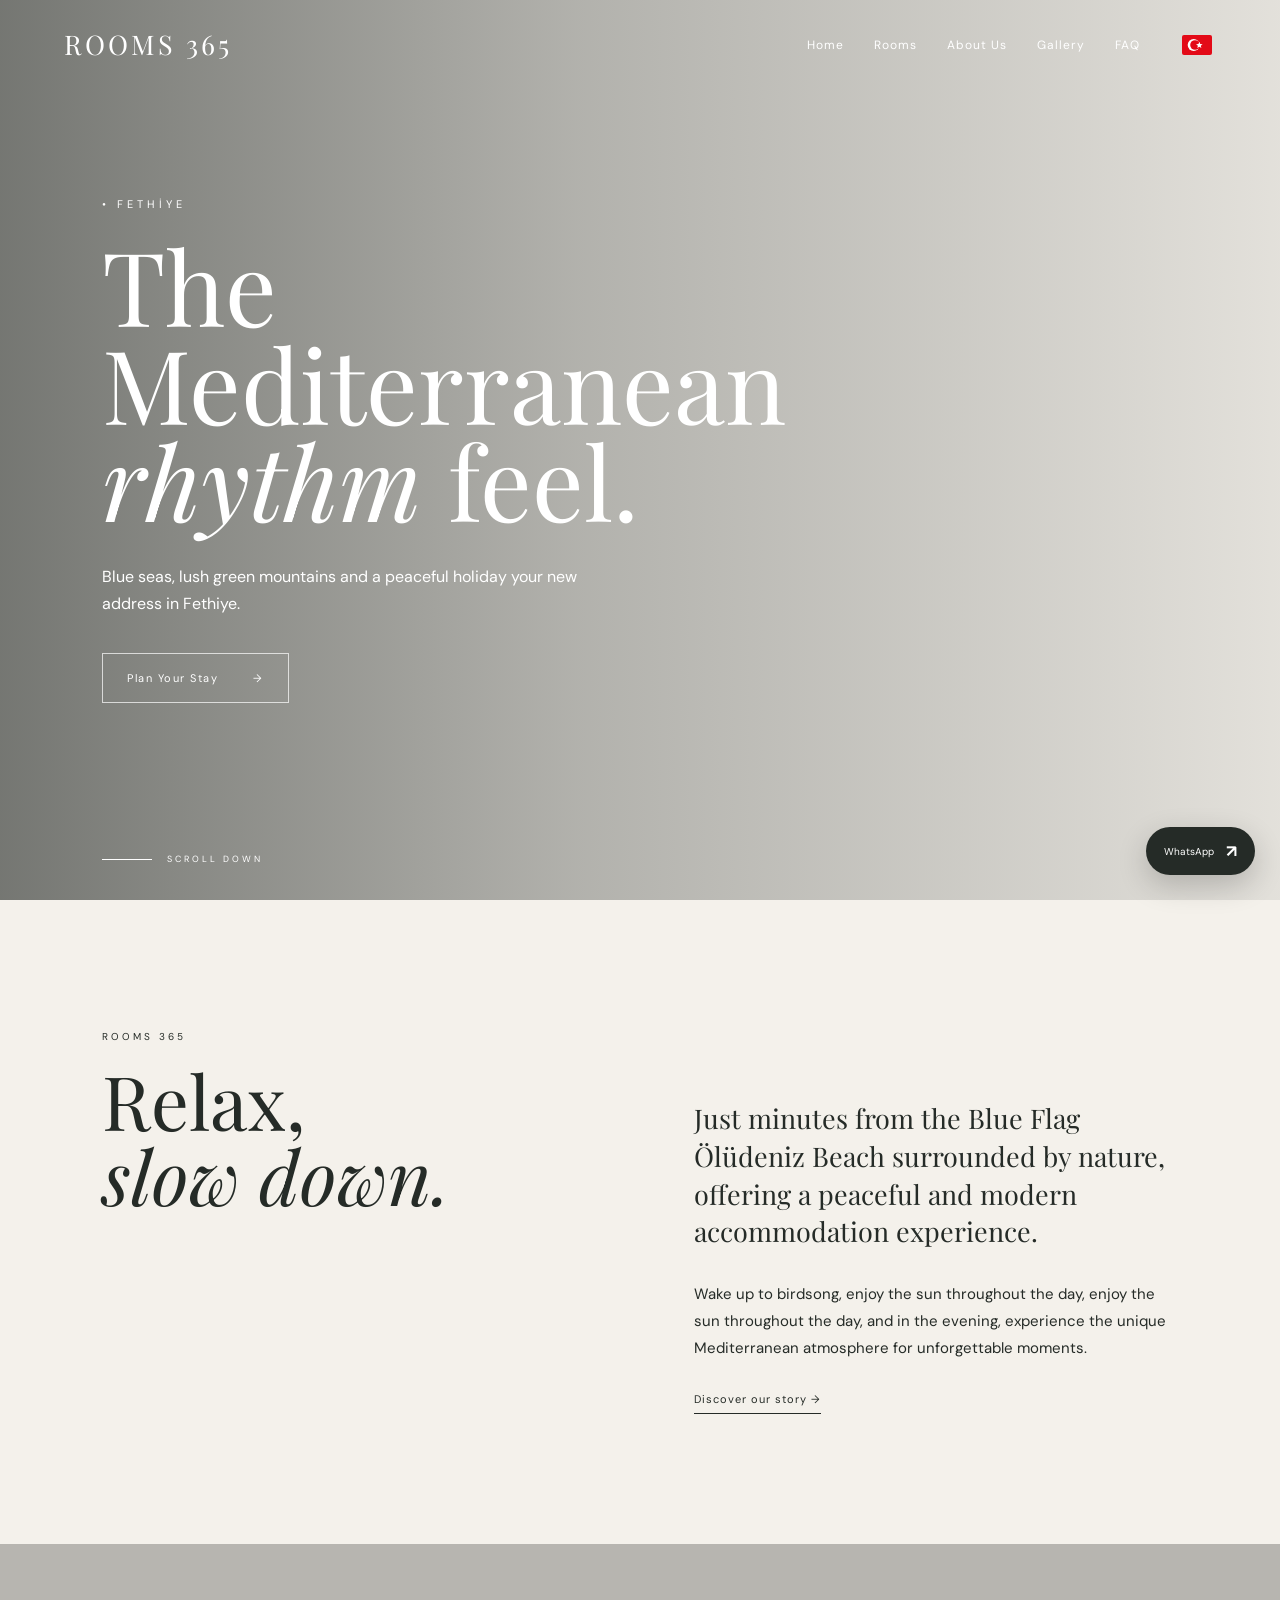
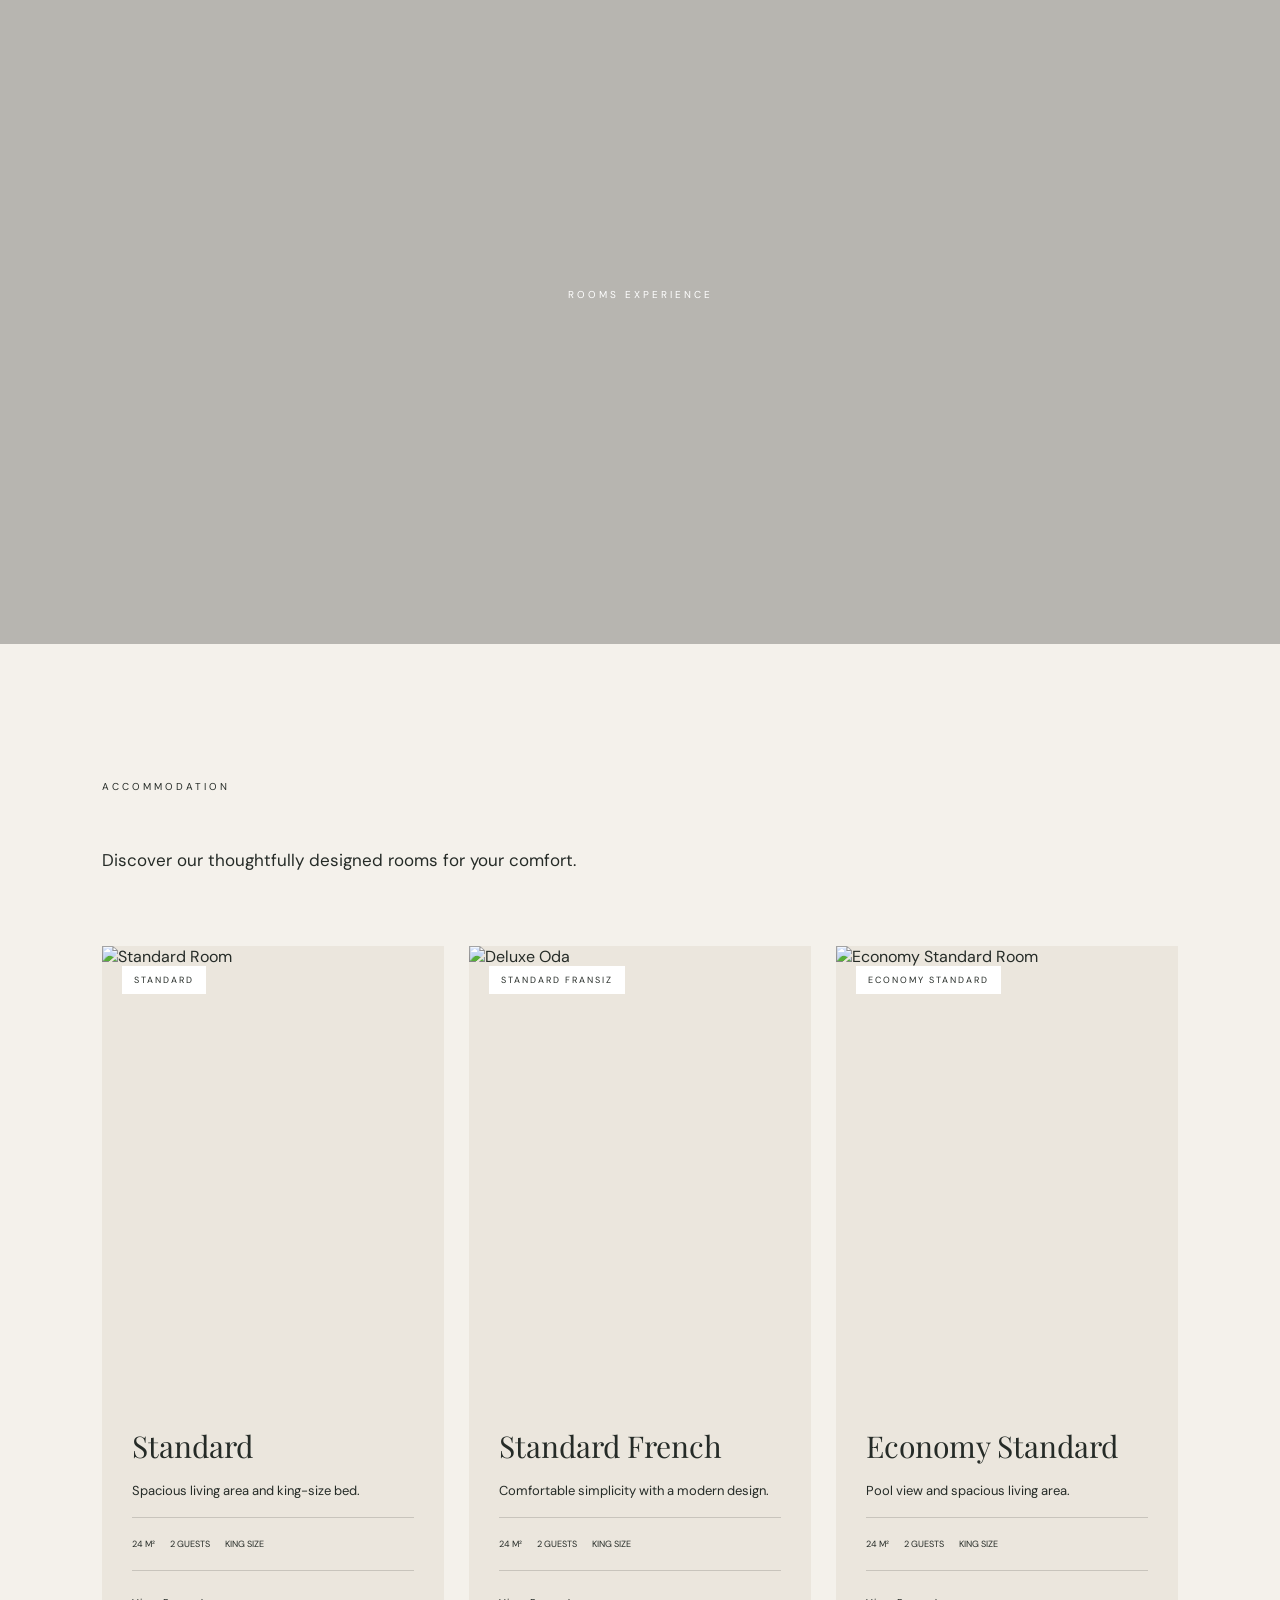
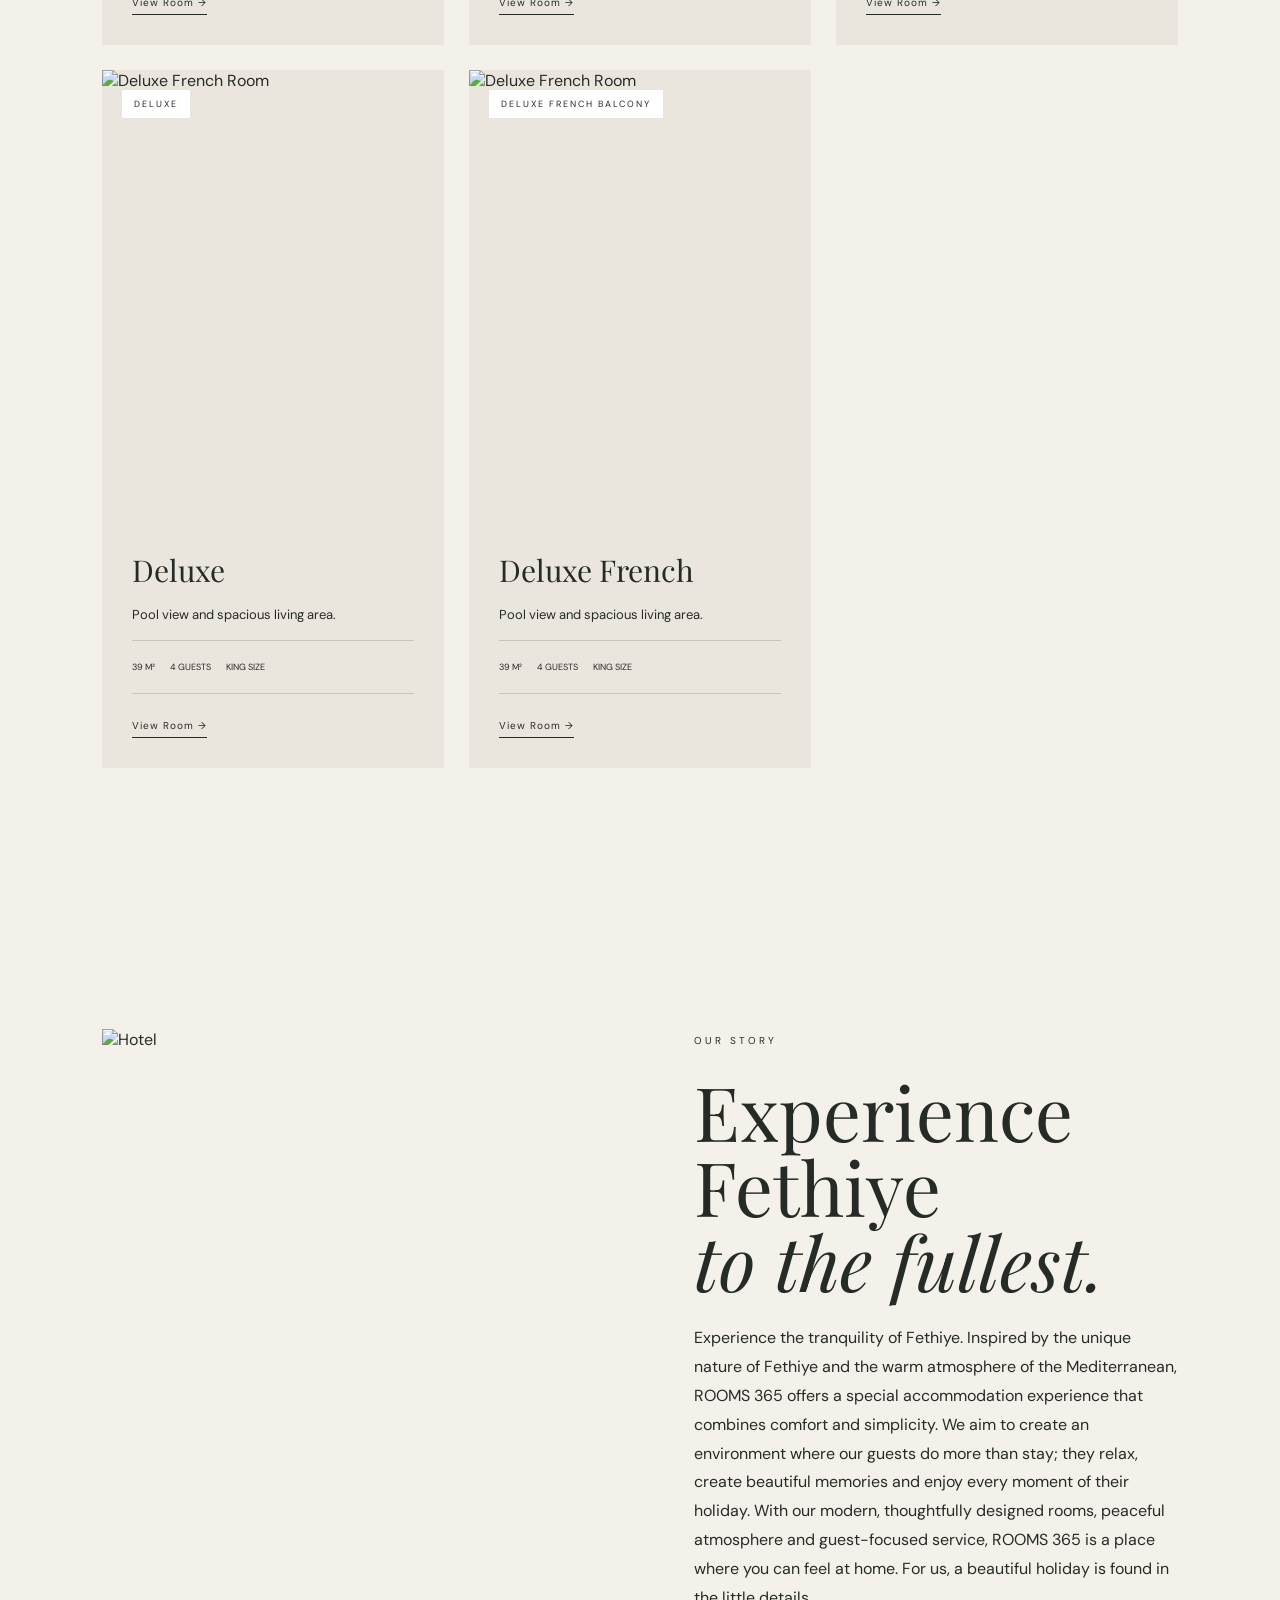
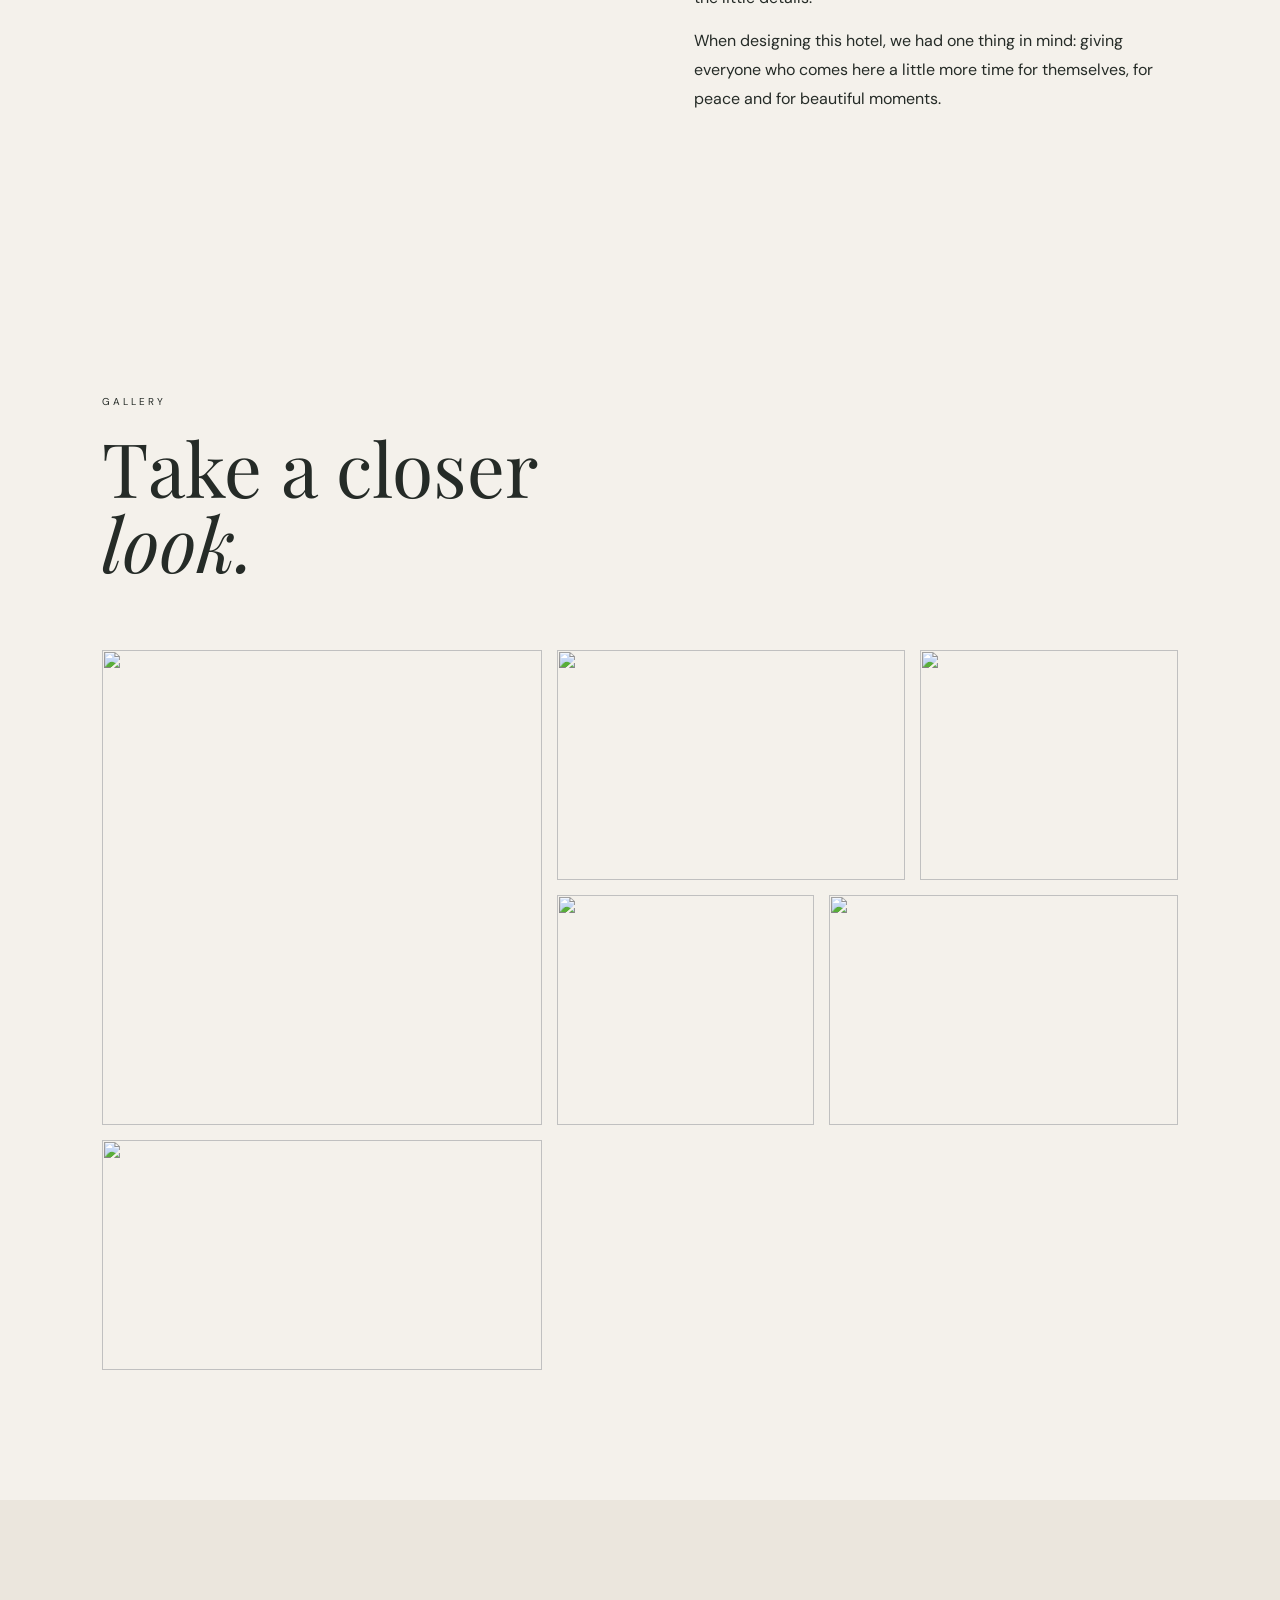
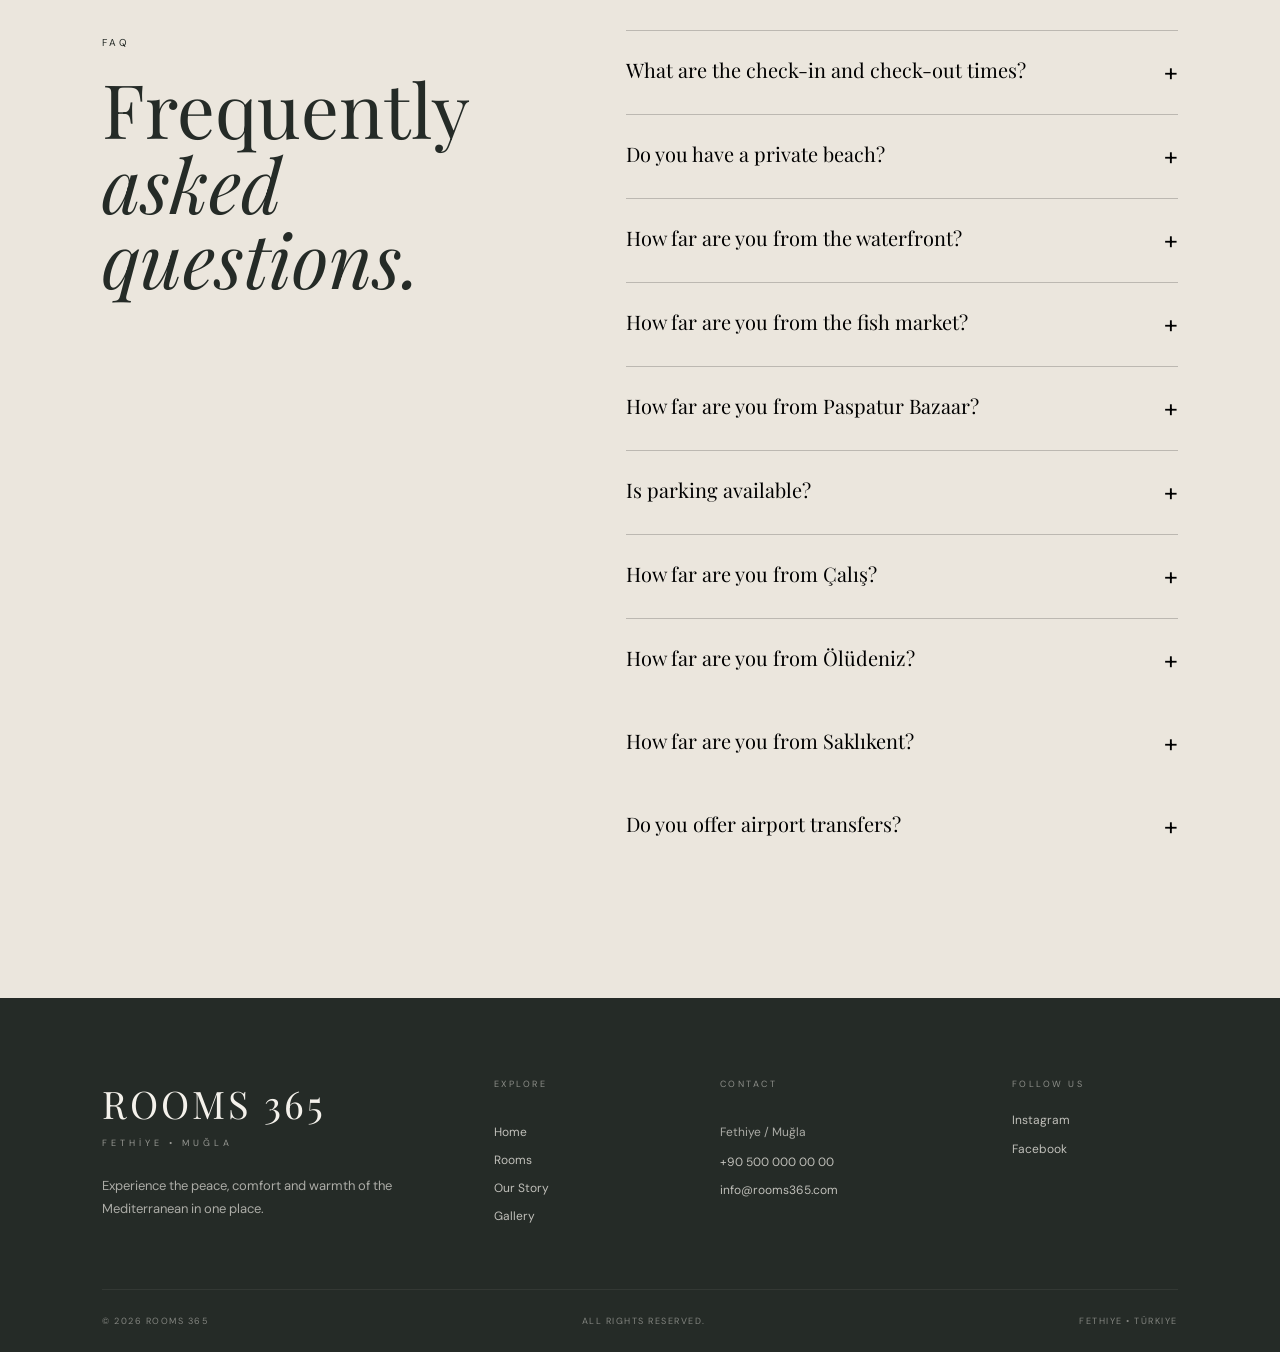
==== en/index.html @ 7ab5ee62 "update 4" ====
<!DOCTYPE html>

<html lang="en">

<head>

   <meta charset="UTF-8">

   <meta name="viewport" content="width=device-width, initial-scale=1.0">

   <title>Rooms 365 | Boutique Hotel</title>

  <link rel="preconnect" href="https://fonts.googleapis.com">

<link rel="preconnect" href="https://fonts.gstatic.com" crossorigin>

<link href="https://fonts.googleapis.com/css2?family=Playfair+Display:wght@400;500;600&family=DM+Sans:wght@300;400;500;600&display=swap" rel="stylesheet">

   <link rel="stylesheet" href="../style.css">

<style>

/* Only the View Room link is clickable inside room cards */

.room-card .room-image,

.room-card .room-image img,

.room-card .room-tag {

   pointer-events: none;

}

.room-card .room-link {

   pointer-events: auto;

   position: relative;

   z-index: 5;

}

@media (max-width: 768px) {

}

.nav {
    align-items: center;
}
.nav > a {
    display: inline-flex;
    align-items: center;
    line-height: 1;
}
.nav .language-switch {
    display: inline-flex;
    align-items: center;
    justify-content: center;
    width: 38px;
    height: 100%;
    margin: 0 0 0 8px;
    padding: 0;
    text-decoration: none;
    vertical-align: middle;
    position: static;
    flex-shrink: 0;
    line-height: 1;
    transition: transform 0.2s ease;
}
.nav .language-switch .flag-image {
    display: block;
    width: 30px;
    height: 20px;
    object-fit: cover;
    border-radius: 2px;
}
.nav .language-switch:hover {
    transform: scale(1.12);
}
@media (max-width: 768px) {
    .nav .language-switch {
        width: 34px;
        height: 100%;
        margin-left: 6px;
    }
    .nav .language-switch .flag-image {
        width: 28px;
        height: 19px;
    }
}

</style>

<style>

</style>


<style>
/* Keep navbar labels and Turkish flag vertically aligned */
.nav { align-items: center !important; }
.nav > a { display: inline-flex; align-items: center; line-height: 1; }
.nav .language-switch {
    display: inline-flex;
    align-items: center;
    justify-content: center;
    width: 38px;
    height: 100%;
    margin: 0 0 0 8px;
    padding: 0;
    vertical-align: middle;
    position: static;
    flex-shrink: 0;
    line-height: 1;
    transition: transform 0.2s ease;
}
.nav .language-switch .flag-image {
    display: block;
    width: 30px;
    height: 20px;
    object-fit: cover;
    border-radius: 2px;
}
.nav .language-switch:hover { transform: scale(1.12); }
@media (max-width: 768px) {
    .nav .language-switch { width: 34px; height: 100%; margin-left: 6px; }
    .nav .language-switch .flag-image { width: 28px; height: 19px; }
}
</style>

</head>

<body>

   <div id="loader">

   <div class="loader-logo">ROOMS 365</div>

</div>

   <header class="header" id="header">

   <div class="logo">

       <a href="#home">ROOMS 365</a>

   </div>

   <nav class="nav">

       <a href="#home">Home</a>

       <a href="#rooms">Rooms</a>

       <a href="#story">About Us</a>

       <a href="#gallery">Gallery</a>

       <a href="#sss">FAQ</a>

      <a href="../index.html" class="language-switch" aria-label="Türkçe" title="Türkçe">
            <img class="flag-image" src="../images/turkey-flag.svg" alt="Türkçe" width="30" height="20">
        </a>

   </nav>

   <button class="menu-btn" id="menuBtn">

       <span></span>

       <span></span>

       <span></span>

   </button>

</header>

<!-- ================= MOBILE MENU ================= -->

<div class="mobile-menu" id="mobileMenu">

   <button class="close-menu" id="closeMenu">

       ×

   </button>

   <a href="#home">Home</a>

   <a href="#rooms">Rooms</a>

   <a href="#story">About Us</a>

   <a href="#gallery">Gallery</a>

   <a href="#reservation" class="mobile-reservation">

       Make a Reservation

   </a>

</div>

<!-- ================= HERO ================= -->

<section class="hero" id="home" style="background: url('https://imgcy.trivago.com/c_fill,d_dummy.jpeg,e_sharpen:60,f_auto,h_627,q_auto,w_1200/partner-images/e9/9e/73f2b0176f3c08e99f802ca966620a01b86069ac33482565437b0b5d3267.jpeg') center center / cover no-repeat;">

   <div class="hero-overlay"></div>

   <div class="hero-content">

       <p class="hero-small">

         • FETHİYE

       </p>

       <h1>

           The Mediterranean

           <br>

           <i>rhythm</i> feel.

       </h1>

       <p class="hero-description">

           Blue seas, lush green mountains and a peaceful holiday

           your new address in Fethiye.

       </p>

      <a href="#rooms" class="main-btn">

   Plan Your Stay

   <span>→</span>

</a>

   </div>

   <div class="scroll-down">

       <span></span>

       SCROLL DOWN

   </div>

</section>

<section class="intro section">

   <div class="intro-left">

       <p class="eyebrow">

           ROOMS 365

       </p>

       <h2>

           Relax,

           <br>

           <em>slow down.</em>

       </h2>

   </div>

   <div class="intro-right">

       <p class="large-text">

           Just minutes from the Blue Flag Ölüdeniz Beach

           surrounded by nature, offering a peaceful and modern

           accommodation experience.

       </p>

       <p>

           Wake up to birdsong, enjoy the sun throughout the day,

           enjoy the sun throughout the day, and in the evening, experience the unique

           Mediterranean atmosphere for unforgettable moments.

       </p>

       <a href="#story" class="text-link">

           Discover our story →

       </a>

   </div>

</section>

<!-- ================= EXPERIENCE IMAGE ================= -->

<section class="wide-image">

   <div class="image-text">

       <span>ROOMS EXPERIENCE</span>

   </div>

</section>

<!-- ================= ROOMS ================= -->

<section class="rooms section" id="rooms">

   <div class="section-heading">

       <div>

           <span class="eyebrow">ACCOMMODATION</span>

       </div>

       <div class="rooms-title">

</div>

   </div>

   <p class="section-description">

       Discover our thoughtfully designed rooms for your comfort.

   </p>

   <div class="rooms-grid">

       <article class="room-card">

           <div class="room-image">

             <img src="../images/101-201 standart balkonlu 2 ad/seçilenler/FTH04744.jpg"

    alt="Standard Room">

               <span class="room-tag">

                   STANDARD

               </span>

           </div>

           <div class="room-info">

               <h3>Standard</h3>

               <p>

                   Spacious living area and king-size bed.

               </p>

               <div class="room-details">

                   <span>24 m²</span>

                   <span>2 Guests</span>

                   <span>King Size</span>

               </div>

               <a href="rooms-detail.html?oda=standart" class="room-link">

                   View Room →

               </a>

           </div>

       </article>

       <article class="room-card">

           <div class="room-image">

               <img src="../images/104-204 standart fransız balkonlu 2 ad/seçilenler/FTH04678 copy.jpg" alt="Deluxe Oda">

               <span class="room-tag">

                   STANDARD FRANSIZ

               </span>

           </div>

           <div class="room-info">

               <h3>Standard French</h3>

               <p>

                   Comfortable simplicity with a modern design.

               </p>

               <div class="room-details">

                   <span>24 m²</span>

                   <span>2 Guests</span>

                   <span>King Size</span>

               </div>

               <a href="rooms-detail.html?oda=standart-fransiz" class="room-link">

                   View Room →

               </a>

           </div>

       </article>

       <article class="room-card">

           <div class="room-image">

               <a href="" target="blank">

               <img src="" alt="Economy Standard Room">

               <span class="room-tag">

                   ECONOMY STANDARD

               </span>

           </div>

           <div class="room-info">

               <h3>Economy Standard</h3>

               <p>

                   Pool view and spacious living area.

               </p>

               <div class="room-details">

                   <span>24 m²</span>

                   <span>2 Guests</span>

                   <span>King Size</span>

               </div>

               <a href="rooms-detail.html?oda=economy" class="room-link">

                   View Room →

               </a>

           </div>

       </article>

       <article class="room-card">

           <div class="room-image">

               <img src="../images/102-202 delüx balkonlu 2ad/seçilenler/FTH04709.jpg" alt="Deluxe French Room">

               <span class="room-tag">

                   DELUXE

               </span>

           </div>

           <div class="room-info">

               <h3>Deluxe</h3>

               <p>

                   Pool view and spacious living area.

               </p>

               <div class="room-details">

                   <span>39 m²</span>

                   <span>4 Guests</span>

                   <span>King Size</span>

               </div>

               <a href="rooms-detail.html?oda=deluxe" class="room-link">

                   View Room →

               </a>

           </div>

       </article>

       <article class="room-card">

           <div class="room-image">

               <img src="../images/Özkan 365/deluxe fransız balkon/DSC06664.jpg" alt="Deluxe French Room">

               <span class="room-tag">

                   DELUXE FRENCH BALCONY

               </span>

           </div>

           <div class="room-info">

               <h3>Deluxe French</h3>

               <p>

                   Pool view and spacious living area.

               </p>

               <div class="room-details">

                   <span>39 m²</span>

                   <span>4 Guests</span>

                   <span>King Size</span>

               </div>

               <a href="rooms-detail.html?oda=deluxe-fransiz" class="room-link">

                   View Room →

               </a>

           </div>

       </article>

   </div>

</section>

<!-- ================= STORY ================= -->

<section class="story section" id="story">

   <div class="story-image">

       <img src="../images/102-202 delüx balkonlu 2ad/seçilenler/FTH04709.jpg" alt="Hotel">

   </div>

   <div class="story-content">

       <span class="eyebrow">

           OUR STORY

       </span>

       <h2>

           Experience Fethiye

           <br>

           <em>to the fullest.</em>

       </h2>

       <p>

           Experience the tranquility of Fethiye.

Inspired by the unique nature of Fethiye and the warm atmosphere of the Mediterranean, ROOMS 365 offers a special accommodation experience that combines comfort and simplicity.

We aim to create an environment where our guests do more than stay; they relax, create beautiful memories and enjoy every moment of their holiday.

With our modern, thoughtfully designed rooms, peaceful atmosphere and guest-focused service, ROOMS 365 is a place where you can feel at home.

For us, a beautiful holiday is found in the little details.

       </p>

       <p>

           When designing this hotel, we had one thing in mind: giving everyone who comes here a little more time for themselves, for peace and for beautiful moments.

       </p>

   </div>

</section

<!-- ================= GALLERY ================= -->

<section class="gallery section" id="gallery">

   <div class="gallery-heading">

       <span class="eyebrow">GALLERY</span>

       <h2>

           Take a closer

           <br>

           <em>look.</em>

       </h2>

   </div>

   <div class="gallery-grid">

       <img src="../images/DSC04969.jpg" alt="">

       <img src="../images/gallery-2.jpg" alt="">

       <img src="../images/gallery-3.jpg" alt="">

       <img src="../images/gallery-4.jpg" alt="">

       <img src="../images/gallery-5.jpg" alt="">

       <img src="../images/gallery-6.jpg" alt="">

   </div>

</section>

<!-- ================= FAQ ================= -->

<section class="faq section" id="sss">

   <div class="faq-title">

       <span class="eyebrow" >

           FAQ

       </span>

       <h2>

           Frequently

           <br>

           <em>asked questions.</em>

       </h2>

   </div>

   <div class="faq-list">

       <div class="faq-item">

           <button class="faq-question">

               What are the check-in and check-out times?

               <span>+</span>

           </button>

           <div class="faq-answer">

               <p>

                   Check-in is at 14:00 and check-out is at 12:00.

               </p>

           </div>

       </div>

           <div class="faq-list">

       <div class="faq-item">

           <button class="faq-question">

               Do you have a private beach?

               <span>+</span>

           </button>

           <div class="faq-answer">

               <p>

                   We have an agreement with Alesta Beach. We offer free entry.

               </p>

           </div>

       </div>

       <div class="faq-item">

           <button class="faq-question">

               How far are you from the waterfront?

               <span>+</span>

           </button>

           <div class="faq-answer">

               <p>

                   5–10 minutes on foot

               </p>

           </div>

       </div>

       <div class="faq-item">

           <button class="faq-question">

               How far are you from the fish market?

               <span>+</span>

           </button>

           <div class="faq-answer">

               <p>

                   5 minutes on foot

               </p>

           </div>

       </div>

               <div class="faq-item">

           <button class="faq-question">

                How far are you from Paspatur Bazaar?

               <span>+</span>

           </button>

           <div class="faq-answer">

               <p>

                   10 minutes on foot

               </p>

           </div>

       </div>

       <div class="faq-item">

           <button class="faq-question">

               Is parking available?

               <span>+</span>

           </button>

           <div class="faq-answer">

               <p>

                   Our hotel is located on a main street, with free street parking available.

               </p>

           </div>

           </div>

           <div class="faq-item">

           <button class="faq-question">

               How far are you from Çalış?

               <span>+</span>

           </button>

           <div class="faq-answer">

               <p>

                   We are 5 km away.

               </p>

           </div>

       </div>

           <div class="faq-item">

           <button class="faq-question">

               How far are you from Ölüdeniz?

               <span>+</span>

           </button>

           <div class="faq-answer">

               <p>

                   We are 14 km away.

               </p>

           </div>

       </div>

       <button class="faq-question">

               How far are you from Saklıkent?

               <span>+</span>

           </button>

           <div class="faq-answer">

               <p>

                   4We are 5 km away.

               </p>

           </div>

       </div>

               <button class="faq-question">

               Do you offer airport transfers?

               <span>+</span>

           </button>

           <div class="faq-answer">

               <p>

                    We do not offer a paid transfer service from Dalaman Airport.

                   hizmetimiz bulunmamaktadır.

               </p>

           </div>

       </div>

       </div>

   </div>

</section>

<!-- ================= FOOTER ================= -->

<footer class="footer">

   <div class="footer-inner">

       <!-- LOGO -->

       <div class="footer-brand">

           <a href="index.html" class="footer-logo">

               ROOMS 365

           </a>

           <span class="footer-location">

               FETHİYE • MUĞLA

           </span>

           <p class="footer-description">

               Experience the peace, comfort and warmth of the Mediterranean

               in one place.

           </p>

       </div>

       <!-- HIZLI MENÜ -->

       <div class="footer-menu">

           <span class="footer-title">

               EXPLORE

           </span>

           <a href="index.html">Home</a>

           <a href="index.html#rooms">Rooms</a>

           <a href="index.html#story">Our Story</a>

           <a href="index.html#gallery">Gallery</a>

       </div>

       <!-- CONTACT -->

       <div class="footer-contact">

           <span class="footer-title">

               CONTACT

           </span>

           <p>

               Fethiye / Muğla

           </p>

           <a href="tel:+905000000000">

               +90 500 000 00 00

           </a>

           <a href="mailto:info@rooms365.com">

               info@rooms365.com

           </a>

       </div>

       <!-- SOSYAL -->

       <div class="footer-social">

           <span class="footer-title">

               FOLLOW US

           </span>

           <div class="footer-social-links">

               <a href="#" aria-label="Instagram">

                   Instagram

               </a>

               <a href="#" aria-label="Facebook">

                   Facebook

               </a>

           </div>

       </div>

   </div>

   <!-- ALT BÖLÜM -->

   <div class="footer-bottom">

       <span>

           © 2026 ROOMS 365

       </span>

       <span>

           All rights reserved.

       </span>

       <span>

           Fethiye • Türkiye

       </span>

   </div>

</footer>

<!-- WHATSAPP -->

<a href="https://wa.me/905324890365"

  class="whatsapp"

  target="_blank">

   <span>WhatsApp</span>

   <strong>↗</strong>

</a>

<script src="../script.js"></script>

<script>

document.querySelectorAll(".faq-question").forEach(function(question) {

   question.addEventListener("click", function() {

       const item = this.parentElement;

       const answer = item.querySelector(".faq-answer");

       const icon = this.querySelector("span");

       if (item.classList.contains("active")) {

           item.classList.remove("active");

           answer.style.maxHeight = "0px";

           icon.textContent = "+";

       } else {

           item.classList.add("active");

           answer.style.maxHeight = answer.scrollHeight + "px";

           icon.textContent = "−";

       }

   });

});

</script>

</body>

</html>
---- style.css ----
/* ==================================================

   RESET

\================================================== */



* {

    margin: 0;

    padding: 0;

    box-sizing: border-box;

}



html {

    scroll-behavior: smooth;

}



body {

    font-family: "DM Sans", sans-serif;

    background: #f4f1eb;

    color: #252b27;

    overflow-x: hidden;

}



img {

    width: 100%;

    display: block;

    object-fit: cover;

}



a {

    text-decoration: none;

    color: inherit;

}



button,

input,

select {

    font-family: inherit;

}





/* ==================================================

   HEADER

\================================================== */



.header {

    position: fixed;

    z-index: 1000;

    top: 0;

    left: 0;



    width: 100%;

    height: 90px;



    display: flex;

    align-items: center;

    justify-content: space-between;



    padding: 0 5%;



    color: white;



    transition: .4s ease;

}



.header.scrolled {

    background: rgba(244,241,235,.96);

    color: #252b27;

    height: 75px;



    box-shadow: 0 10px 30px rgba(0,0,0,.06);

}



.logo {

    font-family: "Playfair Display", serif;

    font-size: 27px;

    letter-spacing: 3px;

    line-height: .8;

}



.logo span {

    display: block;

    font-family: "DM Sans", sans-serif;

    font-size: 8px;

    letter-spacing: 4px;

    margin-top: 7px;

}



.nav {

    display: flex;

    gap: 30px;

}



.nav a {

    font-size: 12px;

    letter-spacing: 1px;

    position: relative;

}



.nav a::after {

    content: "";

    position: absolute;

    bottom: -8px;

    left: 0;



    width: 0;

    height: 1px;



    background: currentColor;



    transition: .3s;

}



.nav a:hover::after {

    width: 100%;

}



.header-btn {

    border: 1px solid rgba(255,255,255,.7);

    padding: 14px 23px;

    font-size: 11px;

    letter-spacing: 1.5px;

}



.header.scrolled .header-btn {

    border-color: #252b27;

}



.menu-btn {

    display: none;

    background: none;

    border: none;

    cursor: pointer;

}



.menu-btn span {

    width: 27px;

    height: 1px;

    background: currentColor;

    display: block;

    margin: 6px 0;

}





/* ==================================================

   MOBILE MENU

\================================================== */



.mobile-menu {

    position: fixed;

    z-index: 2000;



    inset: 0;



    background: #252b27;

    color: white;



    display: flex;

    flex-direction: column;

    justify-content: center;

    align-items: center;



    gap: 25px;



    transform: translateX(100%);



    transition: .5s ease;

}



.mobile-menu.active {

    transform: translateX(0);

}



.mobile-menu a {

    font-family: "Playfair Display", serif;

    font-size: 30px;

}



.close-menu {

    position: absolute;

    top: 30px;

    right: 30px;



    border: none;

    background: none;

    color: white;



    font-size: 40px;

    cursor: pointer;

}



.mobile-reservation {

    margin-top: 25px;



    font-family: "DM Sans", sans-serif !important;

    font-size: 12px !important;



    border: 1px solid white;

    padding: 15px 25px;

}





/* ==================================================

   HERO

\================================================== */



.hero {

    height: 100vh;

    min-height: 700px;



    position: relative;



    background:

        url("images/hero.jpg")

        center/cover

        no-repeat;



    color: white;



    display: flex;

    align-items: center;



    padding: 0 8%;

}



.hero-overlay {

    position: absolute;

    inset: 0;



    background: linear-gradient(

        90deg,

        rgba(25, 30, 27, 0.58) 0%,

        rgba(25, 30, 27, 0.30) 45%,

        rgba(25, 30, 27, 0.08) 100%

    );

}



.hero-content {

    position: relative;

    max-width: 750px;

    z-index: 2;

}



.hero-small {

    font-size: 11px;

    letter-spacing: 4px;

    margin-bottom: 25px;

}



.hero h1 {

    font-family: "Playfair Display", serif;

    font-size: clamp(60px, 8vw, 110px);

    font-weight: 400;

    line-height: .95;

}



.hero h1 i,

.hero h1 em {

    font-weight: 400;

}



.hero-description {

    max-width: 500px;



    margin-top: 35px;



    font-size: 16px;

    line-height: 1.7;

}



.main-btn {

    display: inline-flex;

    gap: 35px;

    align-items: center;



    margin-top: 35px;



    padding: 17px 24px;



    border: 1px solid rgba(255,255,255,.7);



    font-size: 11px;

    letter-spacing: 1.5px;



    transition: .3s;

}



.main-btn:hover {

    background: white;

    color: #252b27;

}



.scroll-down {

    position: absolute;



    bottom: 35px;

    left: 8%;



    font-size: 9px;

    letter-spacing: 3px;



    display: flex;

    align-items: center;

    gap: 15px;

}



.scroll-down span {

    width: 50px;

    height: 1px;

    background: white;

}





/* ==================================================

   RESERVATION

\================================================== */



.reservation {

    background: #ebe6dd;

    padding: 45px 5%;

}



.reservation-container {

    max-width: 1250px;

    margin: auto;



    display: flex;

    align-items: center;

    justify-content: space-between;



    gap: 40px;

}



.reservation-title {

    display: flex;

    align-items: center;

    gap: 20px;

}



.reservation-title span {

    font-size: 11px;

}



.reservation-title h3 {

    font-family: "Playfair Display", serif;

    font-size: 22px;

    font-weight: 400;

}



.reservation-fields {

    display: flex;

    align-items: center;

    gap: 25px;

}



.field {

    min-width: 130px;

}



.field label {

    display: block;



    font-size: 9px;

    letter-spacing: 2px;



    margin-bottom: 8px;

}



.field input,

.field select {

    background: transparent;

    border: none;

    outline: none;



    font-size: 13px;

}



.reservation-btn {

    border: none;



    background: #252b27;

    color: white;



    padding: 17px 25px;



    cursor: pointer;



    font-size: 10px;

    letter-spacing: 1px;

}





/* ==================================================

   GENERAL

\================================================== */



.section {

    padding: 130px 8%;

}



.section-number {

    display: block;

    font-size: 11px;

    margin-bottom: 35px;

}



.eyebrow {

    font-size: 10px;

    letter-spacing: 3px;

}



h2 {

    font-family: "Playfair Display", serif;

    font-weight: 400;



    font-size: clamp(45px, 6vw, 75px);

    line-height: 1;

}



h2 em {

    font-weight: 400;

}



.section-heading {

    display: grid;

    grid-template-columns: 1fr 1fr;

    margin-bottom: 50px;

}



.section-description {

    max-width: 600px;



    font-size: 17px;

    line-height: 1.8;



    margin-bottom: 70px;

}





/* ==================================================

   INTRO

\================================================== */



.intro {

    display: grid;

    grid-template-columns: 1fr 1fr;

    gap: 10%;

}



.intro-left h2 {

    margin-top: 20px;

}



.intro-right {

    padding-top: 70px;

    max-width: 550px;

}



.large-text {

    font-family: "Playfair Display", serif;



    font-size: 27px;

    line-height: 1.4;



    margin-bottom: 30px;

}



.intro-right p:not(.large-text) {

    line-height: 1.8;

    font-size: 15px;

}



.text-link {

    display: inline-block;



    margin-top: 30px;



    border-bottom: 1px solid currentColor;



    padding-bottom: 7px;



    font-size: 11px;

    letter-spacing: 1px;

}





/* ==================================================

   WIDE IMAGE

\================================================== */



.wide-image {

    height: 700px;



    background:

        linear-gradient(

            rgba(0,0,0,.25),

            rgba(0,0,0,.25)

        ),

        url("images/experience.jpg")

        center/cover;



    position: relative;



    color: white;

}



.image-text {

    position: absolute;

    inset: 0;

    display: flex;

    align-items: center;

    justify-content: center;

    text-align: center;

    max-width: none;

}



.image-text span {

    font-size: 10px;

    letter-spacing: 3px;

}



.image-text h2 {

    margin-top: 20px;

}





/* ==================================================

   REVIEWS

\================================================== */



.reviews {

    background: #e8e2d8;

}



.review-top {

    display: flex;

    justify-content: space-between;

    align-items: flex-end;

}



.rating {

    display: flex;

    align-items: center;

    gap: 20px;

}



.rating strong {

    font-family: "Playfair Display", serif;

    font-size: 60px;

    font-weight: 400;

}



.rating span {

    letter-spacing: 4px;

}



.rating small {

    display: block;

    font-size: 10px;

    margin-top: 8px;

}



.review-slider {

    max-width: 850px;



    margin: 80px auto 0;



    position: relative;

    min-height: 250px;

}



.review {

    display: none;

}



.review.active {

    display: block;

    animation: fade .5s;

}



@keyframes fade {



    from {

        opacity: 0;

        transform: translateY(15px);

    }



    to {

        opacity: 1;

        transform: translateY(0);

    }



}



.quote {

    font-family: "Playfair Display", serif;

    font-size: 80px;

}



.review p {

    font-family: "Playfair Display", serif;



    font-size: 31px;

    line-height: 1.4;



    margin-bottom: 30px;

}



.review strong {

    font-size: 12px;

}



.slider-buttons {

    display: flex;

    gap: 10px;

}



.slider-buttons button {

    width: 50px;

    height: 50px;



    background: transparent;

    border: 1px solid #252b27;



    cursor: pointer;

}





/* ==================================================

   ROOMS

\================================================== */



.rooms-grid {

    display: grid;



    grid-template-columns:

        repeat(3, 1fr);



    gap: 25px;

}



.room-card {

    background: #ebe6dd;

}



.room-image {

    height: 450px;

    position: relative;

    overflow: hidden;

}



.room-image img {

    height: 100%;

    transition: transform .7s;

}



.room-card:hover img {

    transform: scale(1.05);

}



.room-tag {

    position: absolute;



    top: 20px;

    left: 20px;



    background: white;

    padding: 8px 12px;



    font-size: 9px;

    letter-spacing: 2px;

}



.room-info {

    padding: 30px;

}



.room-info h3 {

    font-family: "Playfair Display", serif;

    font-size: 30px;

    font-weight: 400;

}



.room-info p {

    margin: 15px 0;



    font-size: 13px;

    line-height: 1.6;

}



.room-details {

    display: flex;

    gap: 15px;



    padding: 20px 0;



    border-top: 1px solid rgba(0,0,0,.15);



    border-bottom: 1px solid rgba(0,0,0,.15);



    font-size: 9px;

    text-transform: uppercase;

}



.room-link {

    display: inline-block;



    margin-top: 25px;



    font-size: 10px;

    letter-spacing: 1px;



    border-bottom: 1px solid;

    padding-bottom: 5px;

}



.center-btn {

    text-align: center;

    margin-top: 60px;

}



.outline-btn {

    display: inline-block;



    border: 1px solid #252b27;



    padding: 16px 27px;



    font-size: 10px;

    letter-spacing: 1.5px;



    transition: .3s;

}



.outline-btn:hover {

    background: #252b27;

    color: white;

}





/* ==================================================

   HOSPITALITY

\================================================== */



.hospitality {

    display: grid;

    grid-template-columns: 1fr 1fr;



    min-height: 700px;

}



.hospitality-image {

    background:

        url("images/hospitality.jpg")

        center/cover;

}



.hospitality-content {

    background: #d8dfd5;



    padding: 100px 12%;



    display: flex;

    flex-direction: column;

    justify-content: center;

}



.hospitality-content h2 {

    margin: 25px 0;

}



.hospitality-content p {

    max-width: 500px;



    font-size: 15px;

    line-height: 1.8;



    margin-bottom: 10px;

}





/* ==================================================

   RESTAURANT

\================================================== */



.restaurant {

    background: #f4f1eb;

}



.restaurant-heading {

    margin-bottom: 80px;

}



.restaurant-heading h2 {

    margin-top: 20px;

}



.restaurant-content {

    display: grid;

    grid-template-columns: 1fr 1fr;

    gap: 80px;



    align-items: center;

}



.restaurant-text h3 {

    font-family: "Playfair Display", serif;



    font-size: 30px;

    font-weight: 400;



    margin-bottom: 15px;

}



.restaurant-text p {

    max-width: 500px;



    line-height: 1.8;



    margin-bottom: 50px;

}



.restaurant-image {

    height: 650px;

}



.restaurant-image img {

    height: 100%;

}





/* ==================================================

   SEASON

\================================================== */



.season {

    height: 750px;



    position: relative;



    color: white;



    display: flex;

    align-items: center;

    justify-content: center;



    text-align: center;

}



.season-bg {

    position: absolute;

    inset: 0;



    background:

        linear-gradient(

            rgba(0,0,0,.3),

            rgba(0,0,0,.35)

        ),

        url("images/season.jpg")

        center/cover;

}



.season-content {

    position: relative;

    max-width: 700px;

}



.season-content h2 {

    margin: 25px 0;

}



.season-content p {

    font-size: 16px;

    line-height: 1.7;

}





/* ==================================================

   STORY

\================================================== */



.story {

    display: grid;



    grid-template-columns: 1fr 1fr;



    gap: 10%;



    align-items: center;

}



.story-image {

    height: 700px;

}



.story-image img {

    height: 100%;

}



.story-content h2 {

    margin: 25px 0;

}



.story-content p {

    max-width: 500px;



    line-height: 1.8;



    margin-bottom: 15px;

}





/* ==================================================

   ACTIVITIES

\================================================== */



.activities {

    background: #e6ebe4;

}



.activities-grid {

    display: grid;



    grid-template-columns:

        repeat(4, 1fr);



    gap: 15px;

}



.activity {

    position: relative;

    height: 500px;



    overflow: hidden;



    color: white;

}



.activity img {

    height: 100%;



    transition: transform .6s;

}



.activity:hover img {

    transform: scale(1.06);

}



.activity::after {

    content: "";



    position: absolute;

    inset: 0;



    background:

        linear-gradient(

            transparent 35%,

            rgba(0,0,0,.75)

        );

}



.activity div {

    position: absolute;



    z-index: 2;



    bottom: 30px;

    left: 25px;

    right: 25px;

}



.activity div span {

    font-size: 10px;

}



.activity h3 {

    font-family: "Playfair Display", serif;



    font-size: 27px;



    margin: 10px 0;

}



.activity p {

    font-size: 12px;

}





/* ==================================================

   POOL / BEACH

\================================================== */



.pool-beach {

    display: grid;

    grid-template-columns: 1fr 1fr;

}



.pool-card,

.beach-card {

    position: relative;

    height: 750px;

    overflow: hidden;

    color: white;

}



.pool-image,

.beach-image {

    position: absolute;

    inset: 0;



    background-position: center;

    background-size: cover;



    transition: transform .8s;

}



.pool-card:hover .pool-image,

.beach-card:hover .beach-image {

    transform: scale(1.05);

}



.pool-image {

    background-image:

        linear-gradient(rgba(0,0,0,.15), rgba(0,0,0,.4)),

        url("images/pool.jpg");

}



.beach-image {

    background-image:

        linear-gradient(rgba(0,0,0,.15), rgba(0,0,0,.4)),

        url("images/beach.jpg");

}



.pool-text,

.beach-text {

    position: absolute;



    z-index: 2;



    bottom: 70px;

    left: 60px;

}



.pool-text h2,

.beach-text h2 {

    margin: 20px 0;

}



.pool-text p,

.beach-text p {

    max-width: 350px;

    line-height: 1.7;

}





/* ==================================================

   GALLERY

\================================================== */



.gallery-heading {

    margin-bottom: 70px;

}



.gallery-heading h2 {

    margin-top: 20px;

}



.gallery-grid {

    display: grid;



    grid-template-columns:

        repeat(12, 1fr);



    grid-auto-rows: 230px;



    gap: 15px;

}



.gallery-grid img {

    height: 100%;

}



.gallery-grid img:nth-child(1) {

    grid-column: span 5;

    grid-row: span 2;

}



.gallery-grid img:nth-child(2) {

    grid-column: span 4;

}



.gallery-grid img:nth-child(3) {

    grid-column: span 3;

}



.gallery-grid img:nth-child(4) {

    grid-column: span 3;

}



.gallery-grid img:nth-child(5) {

    grid-column: span 4;

}



.gallery-grid img:nth-child(6) {

    grid-column: span 5;

}





/* ==================================================

   FAQ

\================================================== */



.faq {

    display: grid;



    grid-template-columns: 1fr 1.3fr;



    gap: 100px;



    background: #ebe6dd;

}



.faq-title h2 {

    margin-top: 20px;

}



.faq-item {

    border-top: 1px solid rgba(0,0,0,.2);

}



.faq-question {

    width: 100%;



    border: none;

    background: none;



    padding: 25px 0;



    display: flex;

    justify-content: space-between;



    text-align: left;



    cursor: pointer;



    font-family: "Playfair Display", serif;



    font-size: 20px;

}



.faq-question span {

    font-family: "DM Sans", sans-serif;

    font-size: 25px;

}



.faq-answer {

    max-height: 0;



    overflow: hidden;



    transition: .4s;

}



.faq-answer p {

    padding-bottom: 25px;



    line-height: 1.7;



    font-size: 14px;

}



.faq-item.active .faq-answer {

    max-height: 200px;

}





/* ==================================================

   CTA

\================================================== */



.cta {

    min-height: 600px;



    background:

        linear-gradient(

            rgba(0,0,0,.35),

            rgba(0,0,0,.35)

        ),

        url("images/cta.jpg")

        center/cover;



    color: white;



    display: flex;

    align-items: center;

    justify-content: center;



    text-align: center;

}



.cta h2 {

    margin: 25px 0;

}





/* ==================================================

   FOOTER

\================================================== */



.footer {

    background: #252b27;

    color: white;



    padding: 80px 8% 30px;

}



.footer-top {

    display: flex;

    justify-content: space-between;



    padding-bottom: 80px;

}



.footer-logo {

    font-family: "Playfair Display", serif;



    font-size: 40px;

    letter-spacing: 4px;

}



.footer-logo span {

    display: block;



    font-family: "DM Sans", sans-serif;



    font-size: 9px;



    letter-spacing: 4px;



    margin-top: 8px;

}



.footer-links {

    display: flex;

    gap: 100px;

}



.footer-links div {

    display: flex;

    flex-direction: column;

    gap: 12px;

}



.footer-links h4 {

    font-family: "Playfair Display", serif;



    font-size: 20px;



    font-weight: 400;



    margin-bottom: 10px;

}



.footer-links a,

.footer-links p {

    font-size: 12px;

    line-height: 1.7;

    opacity: .75;

}



.footer-bottom {

    border-top: 1px solid rgba(255,255,255,.2);



    padding-top: 25px;



    display: flex;

    justify-content: space-between;



    font-size: 10px;



    opacity: .6;

}





/* ==================================================

   WHATSAPP

\================================================== */



.whatsapp {

    position: fixed;



    z-index: 999;



    right: 25px;

    bottom: 25px;



    background: #252b27;

    color: white;



    padding: 13px 18px;



    border-radius: 50px;



    display: flex;

    align-items: center;

    gap: 12px;



    font-size: 10px;



    box-shadow: 0 10px 30px rgba(0,0,0,.2);

}



.whatsapp strong {

    font-size: 17px;

}





/* ==================================================

   RESPONSIVE

\================================================== */



@media(max-width: 1000px) {



    .nav,

    .header-btn {

        display: none;

    }



    .menu-btn {

        display: block;

    }



    .reservation-container {

        flex-direction: column;

        align-items: flex-start;

    }



    .reservation-fields {

        width: 100%;

        flex-wrap: wrap;

    }



    .rooms-grid {

        grid-template-columns: 1fr 1fr;

    }



    .activities-grid {

        grid-template-columns: 1fr 1fr;

    }



    .activity {

        height: 450px;

    }



}





@media(max-width: 700px) {



    .section {

        padding: 90px 6%;

    }

    .hero {

    height: 100vh;

    min-height: 700px;



    position: relative;



    background:

        url("images/hero.jpg")

        center/cover

        no-repeat;



    color: white;



    display: flex;

    align-items: center;



    padding: 0 8%;

}

    .hero {

        padding: 0 6%;

        min-height: 650px;

    }



    .hero h1 {

        font-size: 60px;

    }



    .hero-description {

        font-size: 14px;

    }



    .reservation {

        padding: 35px 6%;

    }



    .reservation-fields {

        display: grid;

        grid-template-columns: 1fr 1fr;

        width: 100%;

    }



    .reservation-btn {

        grid-column: span 2;

        width: 100%;

    }



    .intro,

    .story,

    .restaurant-content,

    .hospitality,

    .faq {

        grid-template-columns: 1fr;

    }



    .intro-right {

        padding-top: 0;

    }



    .wide-image {

        height: 550px;

    }



    .review p {

        font-size: 23px;

    }



    .review-top {

        display: block;

    }



    .rating {

        margin-top: 40px;

    }



    .rooms-grid {

        grid-template-columns: 1fr;

    }



    .room-image {

        height: 400px;

    }



    .hospitality {

        display: block;

    }



    .hospitality-image {

        height: 500px;

    }



    .hospitality-content {

        padding: 80px 6%;

    }



    .restaurant-image {

        height: 450px;

    }



    .season {

        height: 600px;

    }



    .story-image {

        height: 500px;

    }



    .activities-grid {

        grid-template-columns: 1fr;

    }



    .activity {

        height: 500px;

    }



    .pool-beach {

        grid-template-columns: 1fr;

    }



    .pool-card,

    .beach-card {

        height: 600px;

    }



    .gallery-grid {

        grid-template-columns: 1fr 1fr;

        grid-auto-rows: 200px;

    }



    .gallery-grid img:nth-child(n) {

        grid-column: span 1;

        grid-row: span 1;

    }



    .gallery-grid img:first-child {

        grid-column: span 2;

    }



    .faq {

        gap: 50px;

    }



    .footer-top {

        flex-direction: column;

        gap: 60px;

    }



    .footer-links {

        gap: 50px;

        flex-wrap: wrap;

    }



    .footer-bottom {

        flex-direction: column;

        gap: 10px;

    }



}

/* ==================================================

   LOADING SCREEN

\================================================== */



#loader {

    position: fixed;

    inset: 0;

    z-index: 99999;



    background: #ffffff;



    display: flex;

    align-items: center;

    justify-content: center;



    opacity: 1;

    visibility: visible;



    transition: opacity .4s ease, visibility .4s ease;

}



.loader-logo {

    font-family: "Playfair Display", serif;

    font-size: 42px;

    font-weight: 500;

    letter-spacing: 8px;

    color: #252b27;

    animation: loaderText .5s ease forwards;

}



#loader.hide {

    opacity: 0;

    visibility: hidden;

}



@keyframes loaderText {



    0% {

        opacity: 0;

        transform: translateY(10px);

        letter-spacing: 12px;

    }



    100% {

        opacity: 1;

        transform: translateY(0);

        letter-spacing: 8px;

    }



}

#loader.hide {

    opacity: 0;

    visibility: hidden;

    pointer-events: none;

}

.image-popup {

    position: fixed;

    inset: 0;

    background: rgba(0,0,0,.9);

    z-index: 99999;



    display: none;

    align-items: center;

    justify-content: center;



    cursor: pointer;

}



.image-popup img {

    max-width: 90%;

    max-height: 90vh;

    object-fit: contain;

}

.foto-popup {

    display: none;

    position: fixed;

    inset: 0;

    z-index: 999999;

    background: rgba(0,0,0,.92);

    overflow: auto;

    text-align: center;

    padding: 70px 30px 30px;

}



    .foto-popup img {

        width: auto;

        max-width: 85%;

        max-height: 80vh;

        height: auto;

        object-fit: contain;

    }



.foto-kapat {

    position: fixed;

    top: 20px;

    right: 30px;

    color: white;

    font-size: 45px;

    cursor: pointer;

    z-index: 1000000;

}


/* ==================================================
   ROOM DETAIL PAGE — SHARED SITE DESIGN
================================================== */

.room-detail-page {
    background: #f4f1eb;
    color: #252b27;
}

.room-detail-page .header {
    position: relative;
    color: #252b27;
    background: #f4f1eb;
    border-bottom: 1px solid rgba(37,43,39,.12);
}

.room-detail-page .logo a {
    color: #252b27;
}

.room-detail-page .back-link {
    display: inline-flex;
    align-items: center;
    gap: 10px;
    font-size: 10px;
    letter-spacing: 1.5px;
    border-bottom: 1px solid currentColor;
    padding-bottom: 6px;
    transition: opacity .3s ease;
}

.room-detail-page .back-link:hover {
    opacity: .6;
}

.room-detail {
    max-width: 1250px;
    margin: 0 auto;
    padding: 100px 5% 130px;
}

.room-detail-image {
    width: 100%;
    height: min(62vh, 650px);
    min-height: 420px;
    overflow: hidden;
    position: relative;
}

.room-detail-image::after {
    content: "";
    position: absolute;
    inset: 0;
    background: linear-gradient(180deg, rgba(0,0,0,.03), rgba(0,0,0,.18));
    pointer-events: none;
}

.room-detail-image img {
    width: 100%;
    height: 100%;
    object-fit: cover;
    transition: transform .8s ease;
}

.room-detail-image:hover img {
    transform: scale(1.02);
}

.room-content {
    background: #ebe6dd;
    padding: 55px clamp(25px, 5vw, 70px) 60px;
}

.room-detail-page .eyebrow {
    color: #252b27;
}

.room-detail-page .room-content h1 {
    font-family: "Playfair Display", serif;
    font-size: clamp(48px, 6vw, 78px);
    font-weight: 400;
    line-height: 1;
    margin: 18px 0 25px;
}

.room-detail-page .description {
    max-width: 720px;
    font-size: 16px;
    line-height: 1.8;
    margin-bottom: 45px;
}

.details {
    display: grid;
    grid-template-columns: repeat(3, 1fr);
    gap: 0;
    margin-bottom: 50px;
    border-top: 1px solid rgba(0,0,0,.15);
    border-bottom: 1px solid rgba(0,0,0,.15);
}

.detail-box {
    min-width: 0;
    padding: 25px 20px;
    border: 0;
    border-right: 1px solid rgba(0,0,0,.15);
    text-align: left;
}

.detail-box:last-child {
    border-right: 0;
}

.detail-icon {
    display: block;
    font-size: 20px;
    margin-bottom: 12px;
}

.detail-title {
    display: block;
    font-size: 9px;
    letter-spacing: 2px;
    margin-bottom: 8px;
}

.detail-value {
    font-family: "Playfair Display", serif;
    font-size: 22px;
}

.rooms-list {
    border-top: 0;
    padding-top: 0;
    margin-top: 0;
}

.room-detail-page .rooms-list h2 {
    font-family: "Playfair Display", serif;
    font-size: clamp(30px, 4vw, 45px);
    font-weight: 400;
    margin-bottom: 25px;
}

#roomNumbers {
    display: flex;
    flex-wrap: wrap;
    gap: 10px;
}

.room-number {
    display: inline-block;
    border: 1px solid rgba(37,43,39,.35);
    padding: 12px 18px;
    margin: 0;
    font-size: 10px;
    letter-spacing: 1px;
    background: transparent;
}

.room-detail-page .reservation-btn {
    display: inline-flex;
    align-items: center;
    margin-top: 45px;
    padding: 17px 24px;
    background: #252b27;
    color: #fff;
    letter-spacing: 1.5px;
    font-size: 10px;
    transition: .3s ease;
}

.room-detail-page .reservation-btn:hover {
    background: transparent;
    color: #252b27;
    border: 1px solid #252b27;
}

@media (max-width: 1000px) {
    .room-detail {
        padding-left: 5%;
        padding-right: 5%;
    }
}

@media (max-width: 700px) {
    .room-detail-page .header {
        height: 75px;
        padding: 0 5%;
    }

    .room-detail-page .logo {
        font-size: 23px;
    }

    .room-detail {
        padding: 45px 5% 80px;
    }

    .room-detail-image {
        height: 400px;
        min-height: 0;
    }

    .room-content {
        padding: 35px 22px 40px;
    }

    .room-detail-page .room-content h1 {
        font-size: 45px;
    }

    .room-detail-page .description {
        font-size: 14px;
        margin-bottom: 35px;
    }

    .details {
        grid-template-columns: 1fr;
    }

    .detail-box {
        border-right: 0;
        border-bottom: 1px solid rgba(0,0,0,.15);
    }

    .detail-box:last-child {
        border-bottom: 0;
    }

    .detail-value {
        font-size: 20px;
    }

    .room-detail-page .back-link {
        font-size: 9px;
    }
}
.footer {
    background: #252b27;
    color: #f4f1eb;
    padding: 80px 8% 25px;
    position: relative;
}

.footer-inner {
    max-width: 1400px;
    margin: 0 auto;
    display: grid;
    grid-template-columns: 2fr 1fr 1.4fr 1fr;
    gap: 60px;
    padding-bottom: 65px;
}


/* =========================
   MARKA
========================= */

.footer-brand {
    max-width: 350px;
}

.footer-logo {
    display: inline-block;
    color: #f4f1eb;
    font-family: "Playfair Display", serif;
    font-size: 38px;
    font-weight: 400;
    letter-spacing: 3px;
    text-decoration: none;
}

.footer-location {
    display: block;
    margin-top: 8px;
    font-size: 9px;
    letter-spacing: 4px;
    opacity: .55;
}

.footer-description {
    max-width: 300px;
    margin-top: 25px;
    font-size: 13px;
    line-height: 1.8;
    opacity: .65;
}


/* =========================
   BAŞLIKLAR
========================= */

.footer-title {
    display: block;
    margin-bottom: 22px;
    font-size: 9px;
    letter-spacing: 2.5px;
    color: #f4f1eb;
    opacity: .5;
}


/* =========================
   MENÜ
========================= */

.footer-menu {
    display: flex;
    flex-direction: column;
    gap: 12px;
}

.footer-menu a,
.footer-contact a {
    color: #f4f1eb;
    text-decoration: none;
    font-size: 12px;
    opacity: .75;
    transition: .3s;
}

.footer-menu a:hover,
.footer-contact a:hover {
    opacity: 1;
    padding-left: 5px;
}


/* =========================
   İLETİŞİM
========================= */

.footer-contact {
    display: flex;
    flex-direction: column;
    align-items: flex-start;
    gap: 12px;
}

.footer-contact p {
    margin: 0 0 2px;
    font-size: 12px;
    opacity: .65;
}


/* =========================
   SOSYAL
========================= */

.footer-social-links {
    display: flex;
    flex-direction: column;
    gap: 13px;
}

.footer-social-links a {
    color: #f4f1eb;
    text-decoration: none;
    font-size: 12px;
    opacity: .75;
    transition: .3s;
}

.footer-social-links a:hover {
    opacity: 1;
    transform: translateX(5px);
}


/* =========================
   ALT FOOTER
========================= */

.footer-bottom {
    max-width: 1400px;
    margin: 0 auto;
    padding-top: 25px;
    border-top: 1px solid rgba(244,241,235,.15);

    display: flex;
    justify-content: space-between;
    align-items: center;

    font-size: 9px;
    letter-spacing: 1.5px;
    text-transform: uppercase;

    opacity: .45;
}


/* =========================
   TABLET
========================= */

@media (max-width: 1000px) {

    .footer-inner {
        grid-template-columns: 1.5fr 1fr 1fr;
        gap: 45px;
    }

    .footer-brand {
        grid-column: span 3;
    }

}


/* =========================
   MOBİL
========================= */

@media (max-width: 700px) {

    .footer {
        padding: 60px 7% 25px;
    }

    .footer-inner {
        display: grid;
        grid-template-columns: 1fr 1fr;
        gap: 45px 25px;
        padding-bottom: 45px;
    }

    .footer-brand {
        grid-column: span 2;
        max-width: 100%;
        text-align: center;
    }

    .footer-logo {
        font-size: 31px;
    }

    .footer-location {
        font-size: 8px;
        letter-spacing: 3px;
    }

    .footer-description {
        margin: 20px auto 0;
        max-width: 280px;
        font-size: 12px;
    }

    .footer-menu,
    .footer-contact,
    .footer-social {
        align-items: flex-start;
    }

    .footer-title {
        margin-bottom: 17px;
        font-size: 8px;
    }

    .footer-menu a,
    .footer-contact a,
    .footer-social-links a,
    .footer-contact p {
        font-size: 11px;
    }

    .footer-bottom {
        flex-direction: column;
        gap: 10px;
        text-align: center;
        line-height: 1.6;
    }

}


/* =========================
   KÜÇÜK TELEFON
========================= */

@media (max-width: 420px) {

    .footer {
        padding-left: 6%;
        padding-right: 6%;
    }

    .footer-inner {
        grid-template-columns: 1fr;
        gap: 35px;
    }

    .footer-brand {
        grid-column: span 1;
    }

    .footer-menu,
    .footer-contact,
    .footer-social {
        align-items: center;
        text-align: center;
    }

    .footer-social-links {
        align-items: center;
    }

}
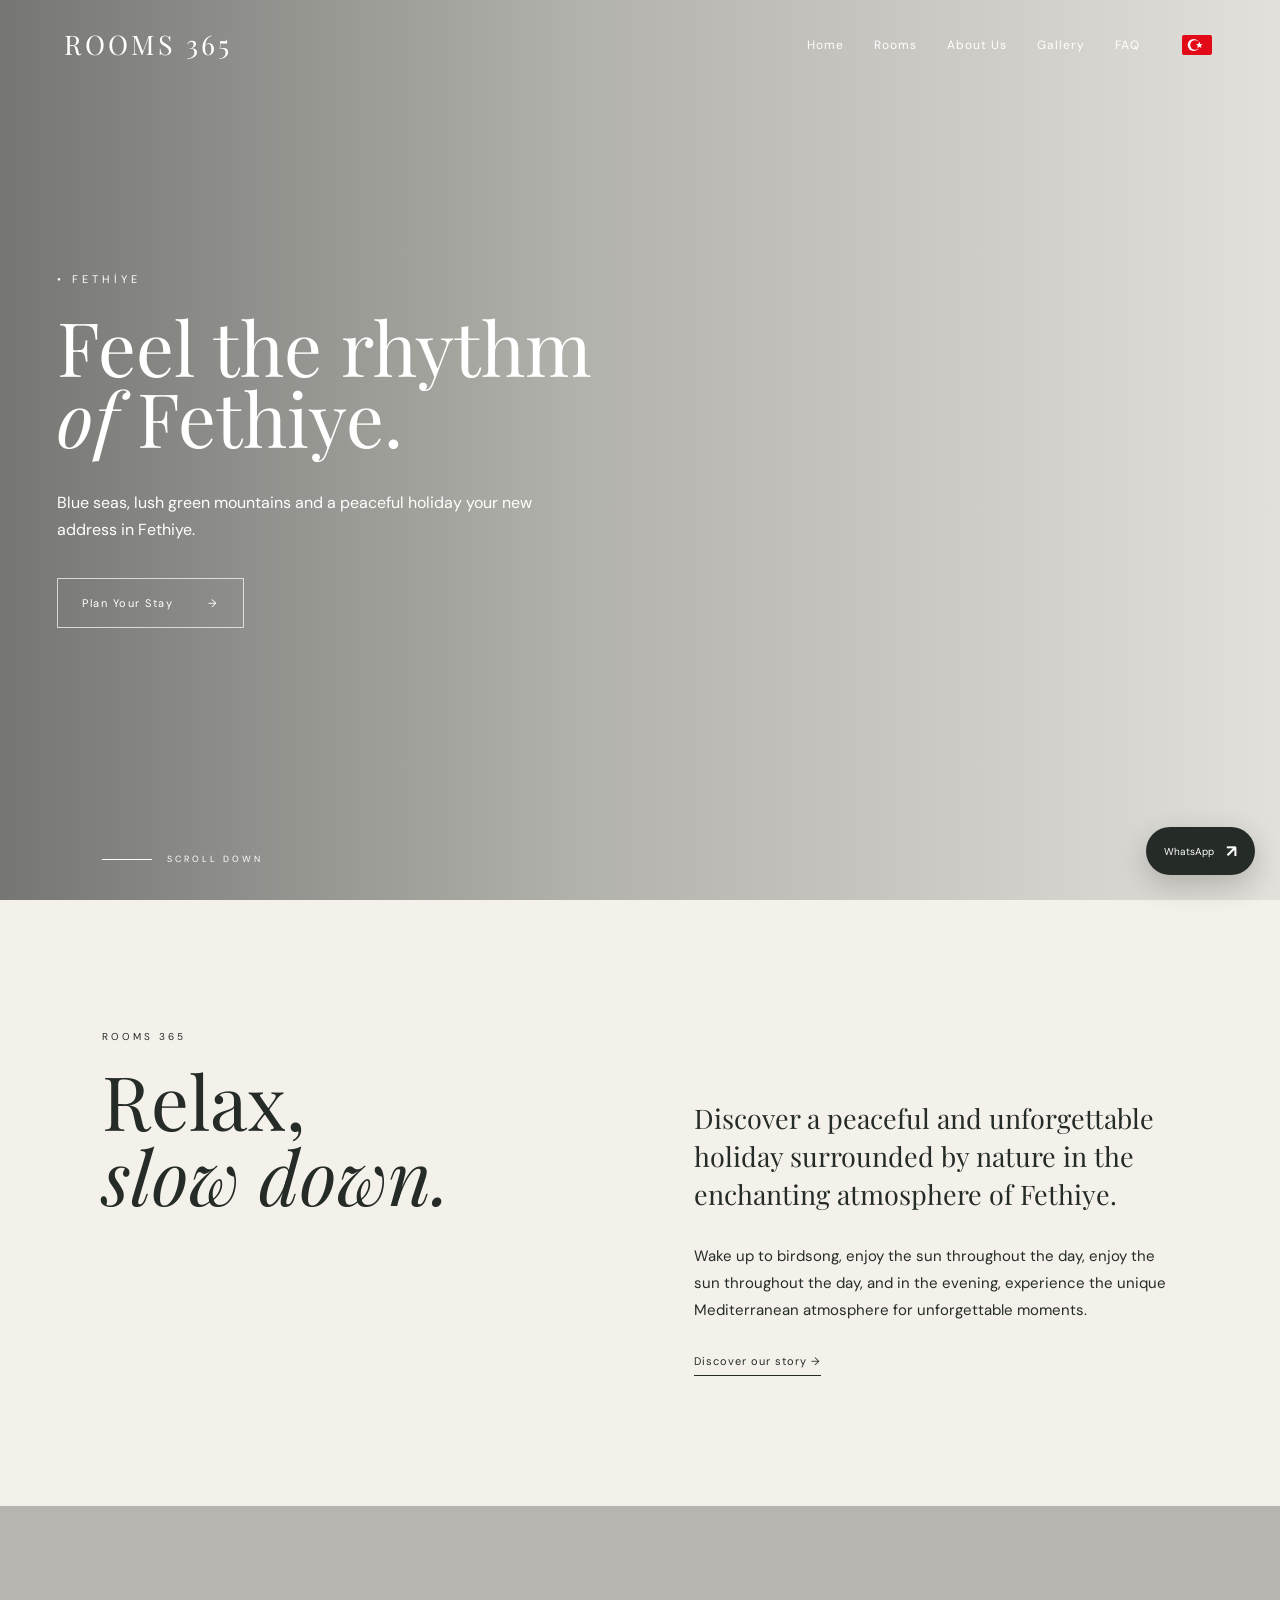
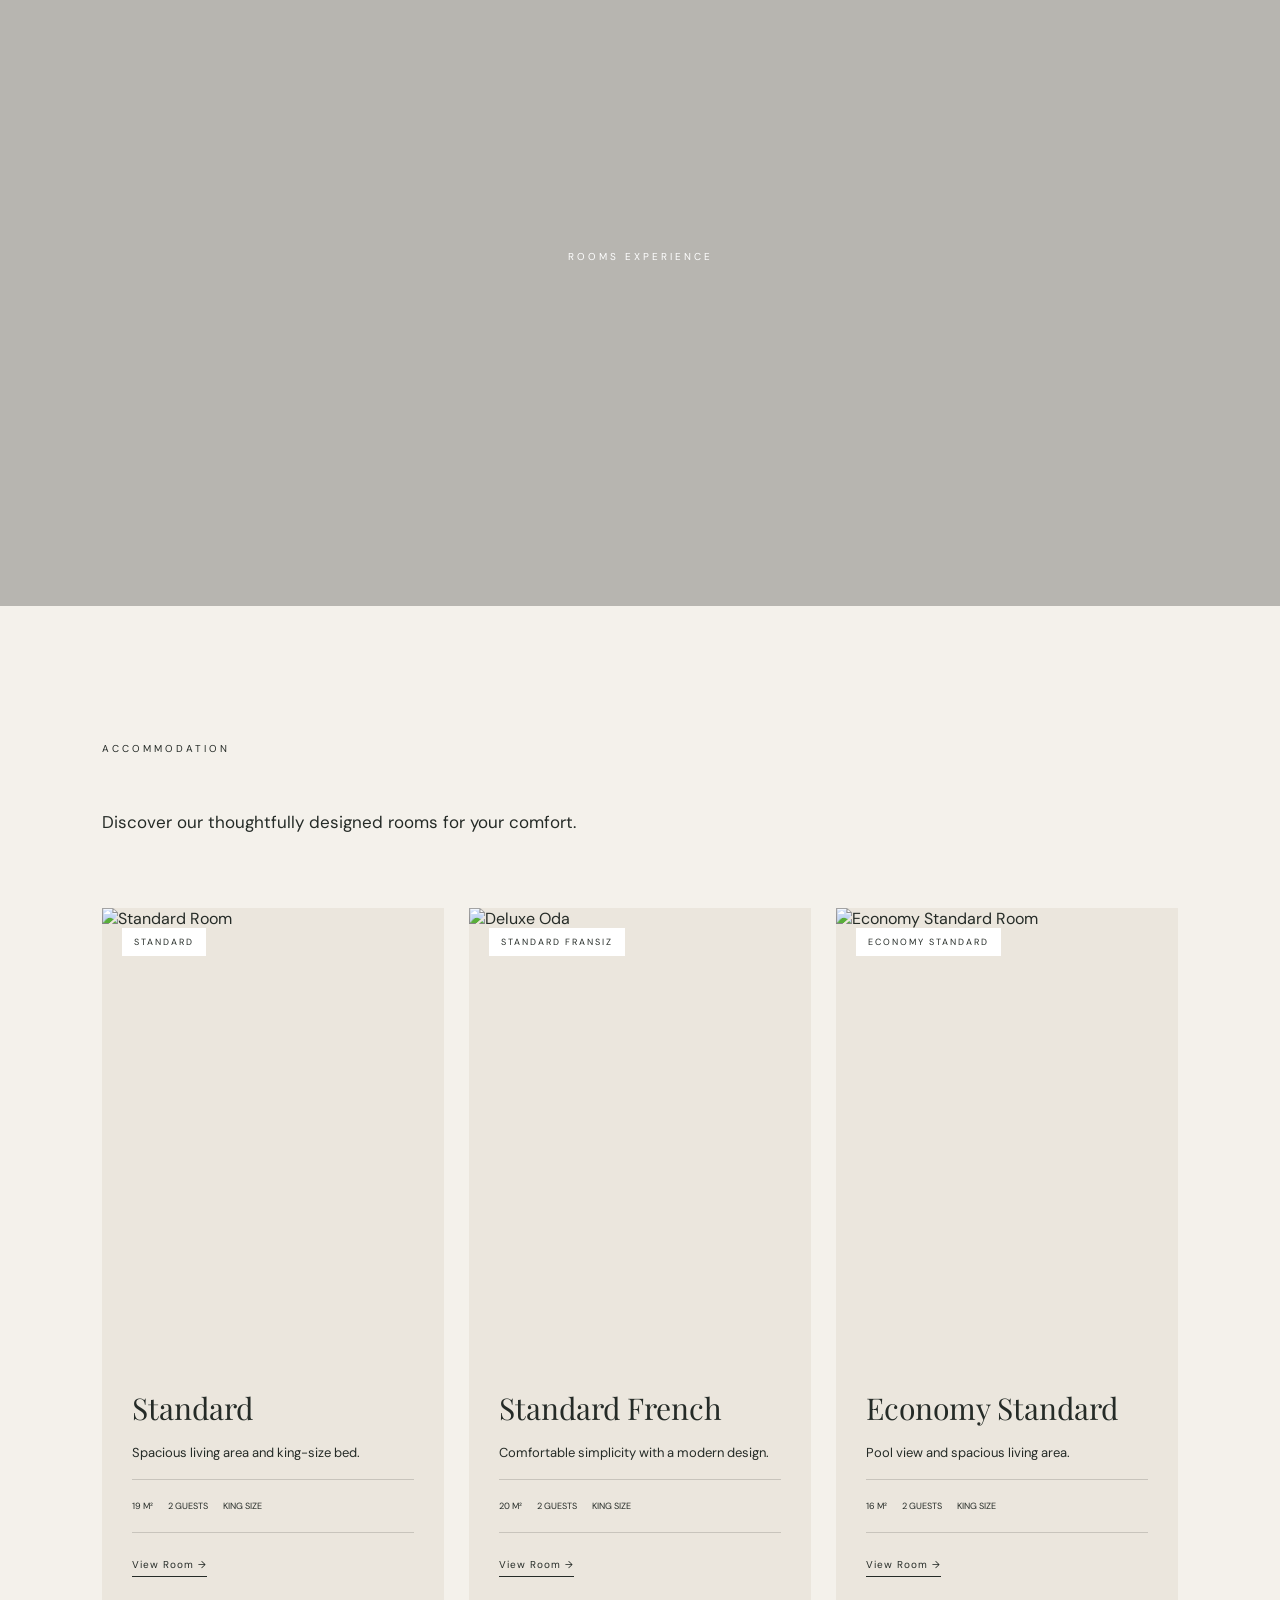
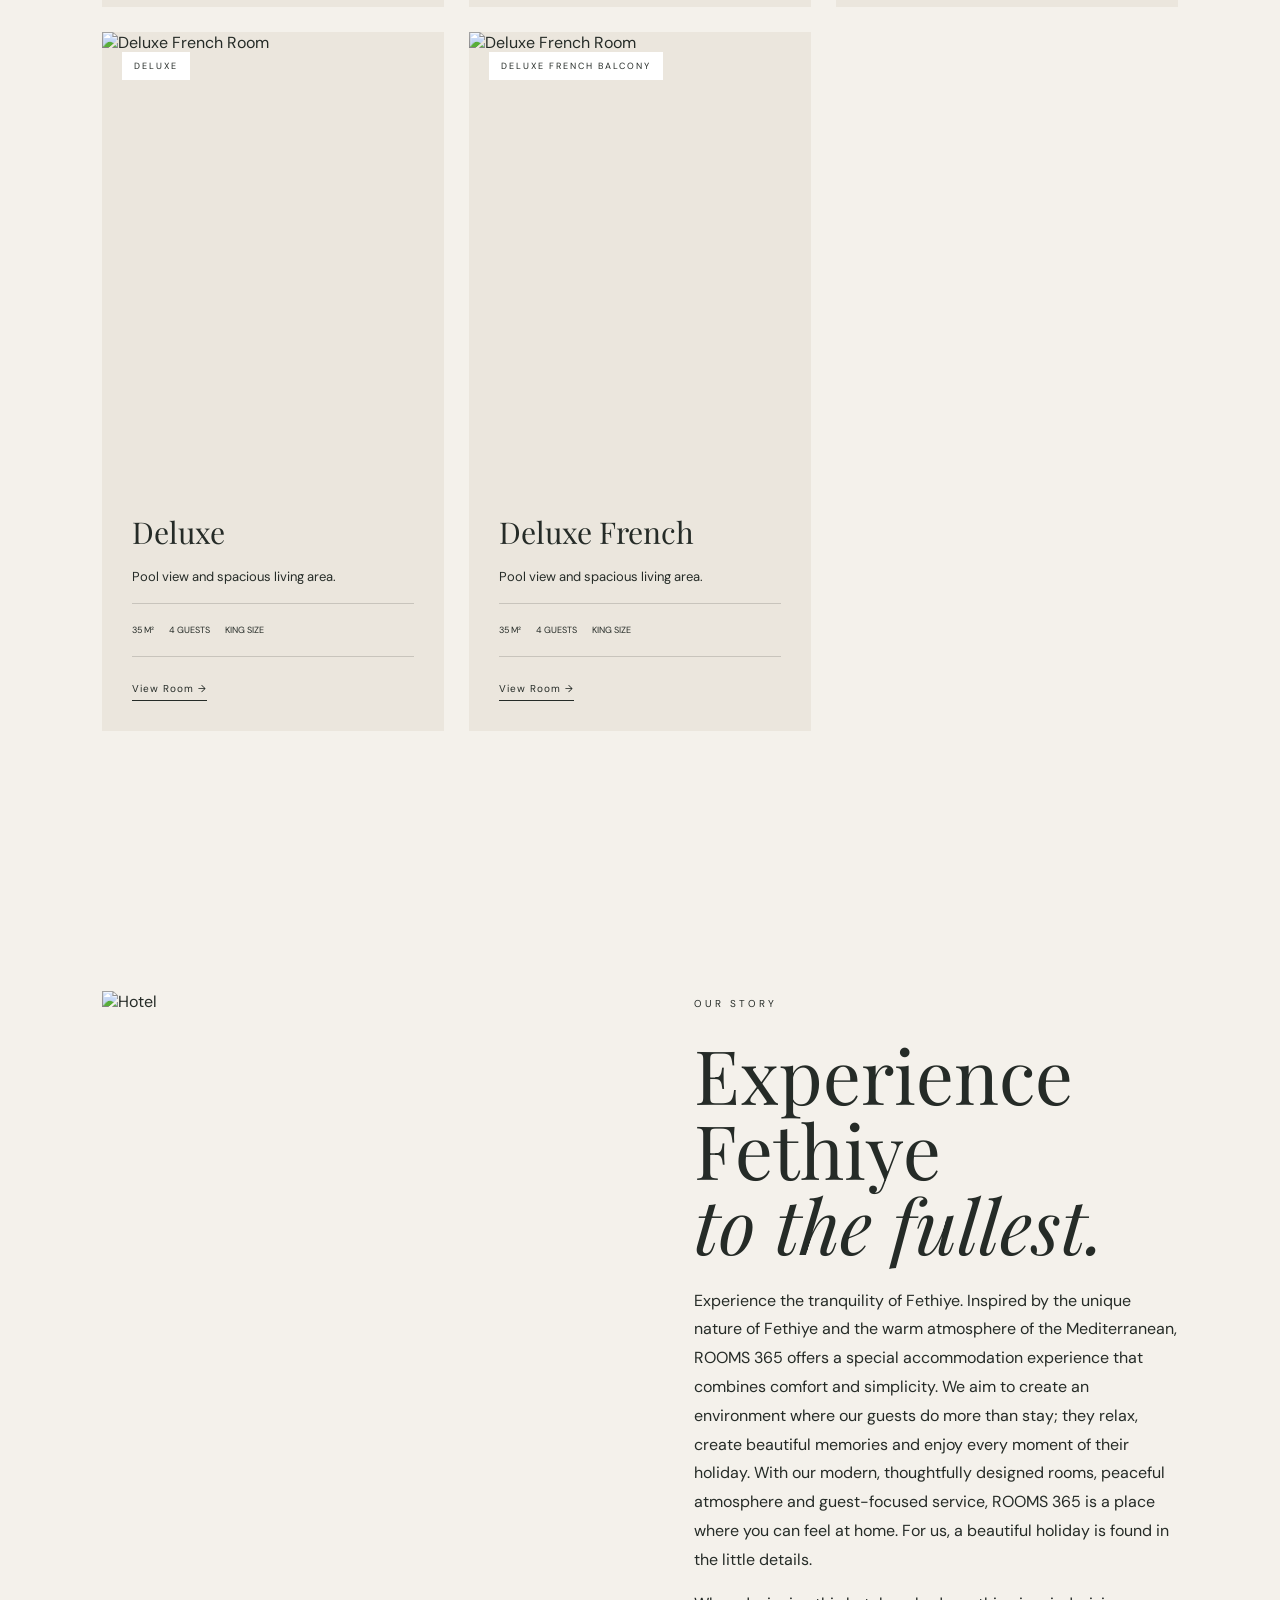
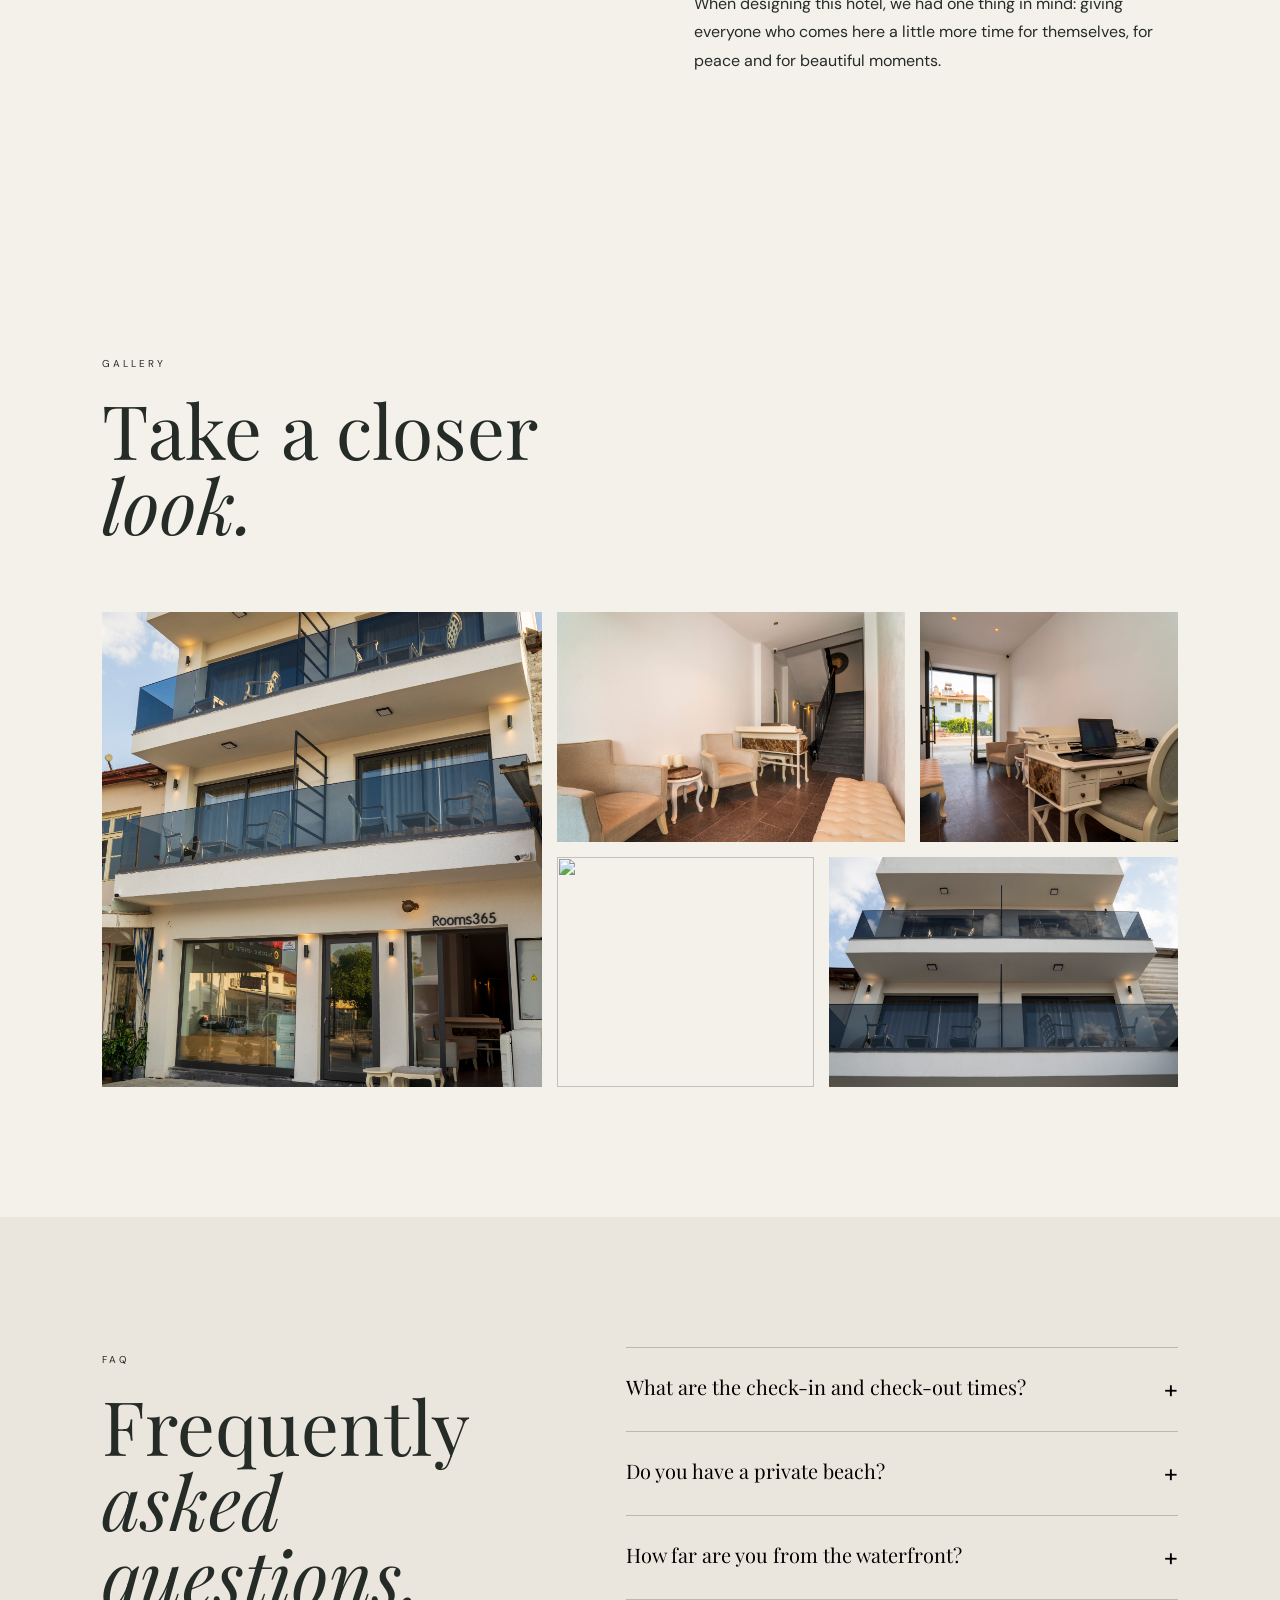
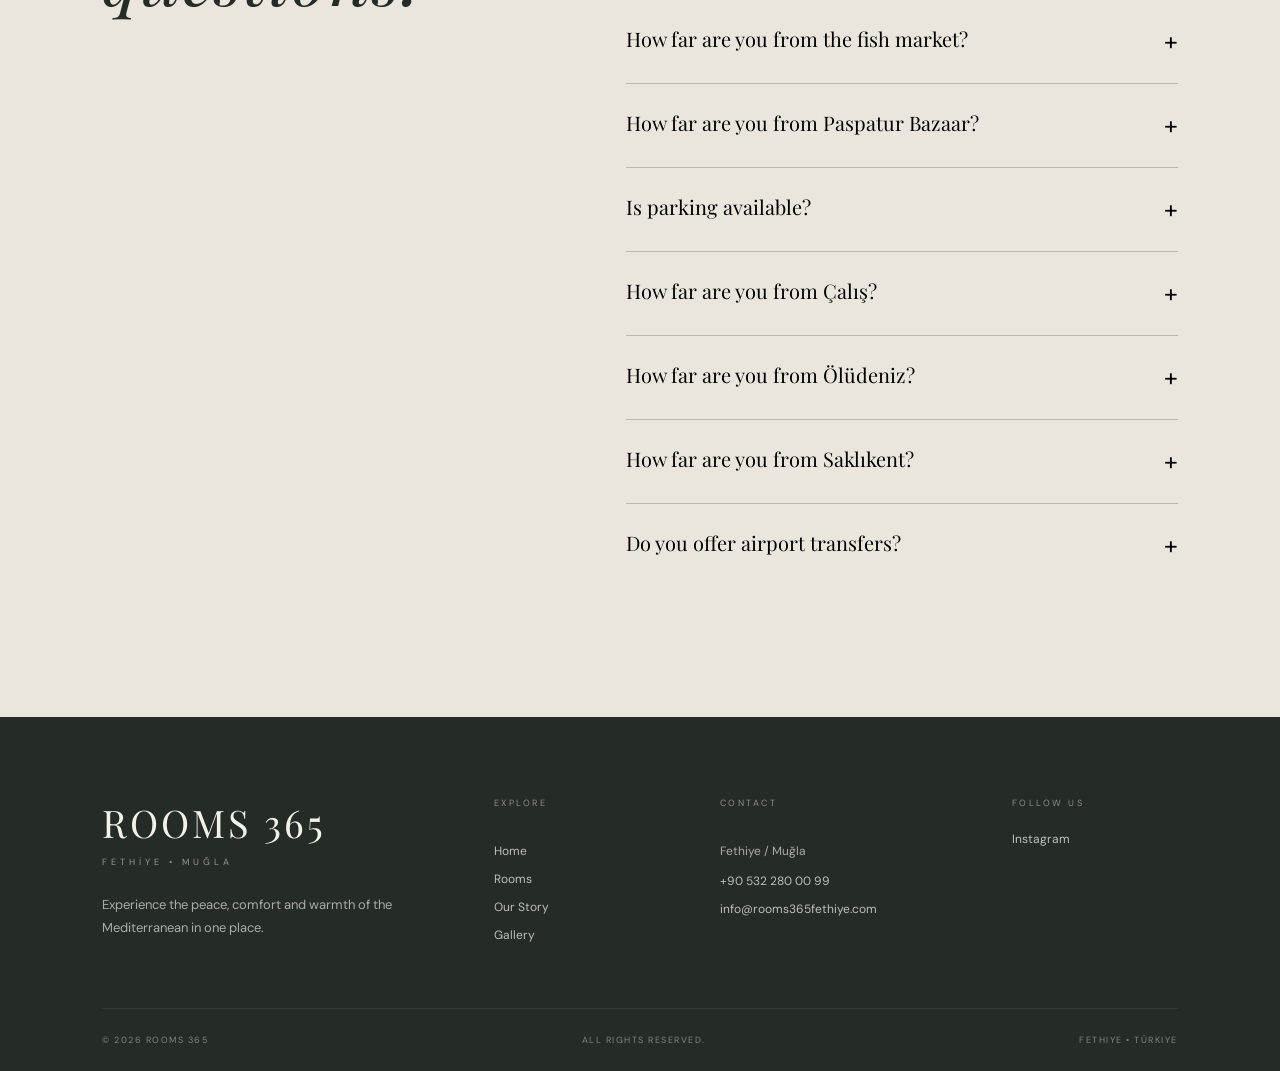
==== commit 62c6740e: "Add files via upload" ====
--- a/en/index.html
+++ b/en/index.html
@@ -206,870 +206,834 @@
 
 <!-- ================= HERO ================= -->
 
-<section class="hero" id="home" style="background: url('https://imgcy.trivago.com/c_fill,d_dummy.jpeg,e_sharpen:60,f_auto,h_627,q_auto,w_1200/partner-images/e9/9e/73f2b0176f3c08e99f802ca966620a01b86069ac33482565437b0b5d3267.jpeg') center center / cover no-repeat;">
-
-   <div class="hero-overlay"></div>
-
-   <div class="hero-content">
-
-       <p class="hero-small">
-
-         • FETHİYE
+<section class="hero" id="home"
+    style="background: url('../images/102-202 delüx balkonlu 2ad/seçilenler/FTH04730.jpg') center center / cover no-repeat;">
+
+    <div class="hero-overlay"></div>
+
+    <div class="hero-content">
+        <p class="hero-small">
+            • FETHİYE
+        </p>
+        <h1>
+
+            Feel the rhythm
+
+            <br>
+
+            <i>of</i> Fethiye.
+
+        </h1>
+
+        <p class="hero-description">
+
+            Blue seas, lush green mountains and a peaceful holiday
+
+            your new address in Fethiye.
+
+        </p>
+
+        <a href="#rooms" class="main-btn">
+
+            Plan Your Stay
+
+            <span>→</span>
+
+        </a>
+
+    </div>
+
+    <div class="scroll-down">
+
+        <span></span>
+
+        SCROLL DOWN
+
+    </div>
+
+</section>
+
+<section class="intro section">
+
+   <div class="intro-left">
+
+       <p class="eyebrow">
+
+           ROOMS 365
 
        </p>
 
-       <h1>
-
-           The Mediterranean
+       <h2>
+
+           Relax,
 
            <br>
 
-           <i>rhythm</i> feel.
-
-       </h1>
-
-       <p class="hero-description">
-
-           Blue seas, lush green mountains and a peaceful holiday
-
-           your new address in Fethiye.
+           <em>slow down.</em>
+
+       </h2>
+
+   </div>
+
+   <div class="intro-right">
+
+       <p class="large-text">
+
+           Discover a peaceful and unforgettable holiday surrounded by nature in the enchanting atmosphere of Fethiye.
 
        </p>
 
-      <a href="#rooms" class="main-btn">
-
-   Plan Your Stay
-
-   <span>→</span>
+       <p>
+
+           Wake up to birdsong, enjoy the sun throughout the day,
+
+           enjoy the sun throughout the day, and in the evening, experience the unique
+
+           Mediterranean atmosphere for unforgettable moments.
+
+       </p>
+
+       <a href="#story" class="text-link">
+
+           Discover our story →
+
+       </a>
+
+   </div>
+
+</section>
+
+<!-- ================= EXPERIENCE IMAGE ================= -->
+
+<section class="wide-image">
+
+   <div class="image-text">
+
+       <span>ROOMS EXPERIENCE</span>
+
+   </div>
+
+</section>
+
+<!-- ================= ROOMS ================= -->
+
+<section class="rooms section" id="rooms">
+
+   <div class="section-heading">
+
+       <div>
+
+           <span class="eyebrow">ACCOMMODATION</span>
+
+       </div>
+
+       <div class="rooms-title">
+
+</div>
+
+   </div>
+
+   <p class="section-description">
+
+       Discover our thoughtfully designed rooms for your comfort.
+
+   </p>
+
+   <div class="rooms-grid">
+
+       <article class="room-card">
+
+           <div class="room-image">
+
+             <img src="../images/101-201 standart balkonlu 2 ad/seçilenler/FTH04744.jpg"
+
+    alt="Standard Room">
+
+               <span class="room-tag">
+
+                   STANDARD
+
+               </span>
+
+           </div>
+
+           <div class="room-info">
+
+               <h3>Standard</h3>
+
+               <p>
+
+                   Spacious living area and king-size bed.
+
+               </p>
+
+               <div class="room-details">
+
+                   <span>19 m²</span>
+
+                   <span>2 Guests</span>
+
+                   <span>King Size</span>
+
+               </div>
+
+               <a href="rooms-detail.html?oda=standart" class="room-link">
+
+                   View Room →
+
+               </a>
+
+           </div>
+
+       </article>
+
+       <article class="room-card">
+
+           <div class="room-image">
+
+               <img src="../images/104-204 standart fransız balkonlu 2 ad/seçilenler/FTH04678 copy.jpg" alt="Deluxe Oda">
+
+               <span class="room-tag">
+
+                   STANDARD FRANSIZ
+
+               </span>
+
+           </div>
+
+           <div class="room-info">
+
+               <h3>Standard French</h3>
+
+               <p>
+
+                   Comfortable simplicity with a modern design.
+
+               </p>
+
+               <div class="room-details">
+
+                   <span>20 m²</span>
+
+                   <span>2 Guests</span>
+
+                   <span>King Size</span>
+
+               </div>
+
+               <a href="rooms-detail.html?oda=standart-fransiz" class="room-link">
+
+                   View Room →
+
+               </a>
+
+           </div>
+
+       </article>
+
+       <article class="room-card">
+
+           <div class="room-image">
+
+               <a href="" target="blank">
+
+               <img src="" alt="Economy Standard Room">
+
+               <span class="room-tag">
+
+                   ECONOMY STANDARD
+
+               </span>
+
+           </div>
+
+           <div class="room-info">
+
+               <h3>Economy Standard</h3>
+
+               <p>
+
+                   Pool view and spacious living area.
+
+               </p>
+
+               <div class="room-details">
+
+                   <span>16 m²</span>
+
+                   <span>2 Guests</span>
+
+                   <span>King Size</span>
+
+               </div>
+
+               <a href="rooms-detail.html?oda=economy" class="room-link">
+
+                   View Room →
+
+               </a>
+
+           </div>
+
+       </article>
+
+       <article class="room-card">
+
+           <div class="room-image">
+
+               <img src="../images/102-202 delüx balkonlu 2ad/seçilenler/FTH04709.jpg" alt="Deluxe French Room">
+
+               <span class="room-tag">
+
+                   DELUXE
+
+               </span>
+
+           </div>
+
+           <div class="room-info">
+
+               <h3>Deluxe</h3>
+
+               <p>
+
+                   Pool view and spacious living area.
+
+               </p>
+
+               <div class="room-details">
+
+                   <span>35 m²</span>
+
+                   <span>4 Guests</span>
+
+                   <span>King Size</span>
+
+               </div>
+
+               <a href="rooms-detail.html?oda=deluxe" class="room-link">
+
+                   View Room →
+
+               </a>
+
+           </div>
+
+       </article>
+
+       <article class="room-card">
+
+           <div class="room-image">
+
+               <img src="../images/Özkan 365/deluxe fransız balkon/DSC06664.jpg" alt="Deluxe French Room">
+
+               <span class="room-tag">
+
+                   DELUXE FRENCH BALCONY
+
+               </span>
+
+           </div>
+
+           <div class="room-info">
+
+               <h3>Deluxe French</h3>
+
+               <p>
+
+                   Pool view and spacious living area.
+
+               </p>
+
+               <div class="room-details">
+
+                   <span>35 m²</span>
+
+                   <span>4 Guests</span>
+
+                   <span>King Size</span>
+
+               </div>
+
+               <a href="rooms-detail.html?oda=deluxe-fransiz" class="room-link">
+
+                   View Room →
+
+               </a>
+
+           </div>
+
+       </article>
+
+   </div>
+
+</section>
+
+<!-- ================= STORY ================= -->
+
+<section class="story section" id="story">
+
+   <div class="story-image">
+
+       <img src="../images/102-202 delüx balkonlu 2ad/seçilenler/FTH04709.jpg" alt="Hotel">
+
+   </div>
+
+   <div class="story-content">
+
+       <span class="eyebrow">
+
+           OUR STORY
+
+       </span>
+
+       <h2>
+
+           Experience Fethiye
+
+           <br>
+
+           <em>to the fullest.</em>
+
+       </h2>
+
+       <p>
+
+           Experience the tranquility of Fethiye.
+
+Inspired by the unique nature of Fethiye and the warm atmosphere of the Mediterranean, ROOMS 365 offers a special accommodation experience that combines comfort and simplicity.
+
+We aim to create an environment where our guests do more than stay; they relax, create beautiful memories and enjoy every moment of their holiday.
+
+With our modern, thoughtfully designed rooms, peaceful atmosphere and guest-focused service, ROOMS 365 is a place where you can feel at home.
+
+For us, a beautiful holiday is found in the little details.
+
+       </p>
+
+       <p>
+
+           When designing this hotel, we had one thing in mind: giving everyone who comes here a little more time for themselves, for peace and for beautiful moments.
+
+       </p>
+
+   </div>
+
+</section
+
+<!-- ================= GALLERY ================= -->
+
+<section class="gallery section" id="gallery">
+
+   <div class="gallery-heading">
+
+       <span class="eyebrow">GALLERY</span>
+
+       <h2>
+
+           Take a closer
+
+           <br>
+
+           <em>look.</em>
+
+       </h2>
+
+   </div>
+
+   <div class="gallery-grid">
+
+          <img src="../images/Özkan 365/genel dış ve iç/DSC06698.jpg" alt="">
+          <img src="../images/Özkan 365/genel dış ve iç/DSC06687.jpg" alt="">
+          <img src="../images/Özkan 365/genel dış ve iç/DSC06683.jpg" alt="">
+          <img src="../images/Özkan 365/genel dış ve iç/DSC06681.jpg" alt="">
+          <img src="../images/Özkan 365/genel dış ve iç/DSC06700.jpg" alt="">
+
+   </div>
+
+</section>
+
+<!-- ================= FAQ ================= -->
+
+<section class="faq section" id="sss">
+
+   <div class="faq-title">
+
+       <span class="eyebrow" >
+
+           FAQ
+
+       </span>
+
+       <h2>
+
+           Frequently
+
+           <br>
+
+           <em>asked questions.</em>
+
+       </h2>
+
+   </div>
+
+   <div class="faq-list">
+
+       <div class="faq-item">
+
+           <button class="faq-question">
+
+               What are the check-in and check-out times?
+
+               <span>+</span>
+
+           </button>
+
+           <div class="faq-answer">
+
+               <p>
+
+                   Check-in is at 14:00 and check-out is at 12:00.
+
+               </p>
+
+           </div>
+
+       </div>
+
+           <div class="faq-list">
+
+       <div class="faq-item">
+
+           <button class="faq-question">
+
+               Do you have a private beach?
+
+               <span>+</span>
+
+           </button>
+
+           <div class="faq-answer">
+
+               <p>
+
+                   We have an agreement with Alesta Beach. We offer free entry.
+
+               </p>
+
+           </div>
+
+       </div>
+
+       <div class="faq-item">
+
+           <button class="faq-question">
+
+               How far are you from the waterfront?
+
+               <span>+</span>
+
+           </button>
+
+           <div class="faq-answer">
+
+               <p>
+
+                   5–10 minutes on foot.
+
+               </p>
+
+           </div>
+
+       </div>
+
+       <div class="faq-item">
+
+           <button class="faq-question">
+
+               How far are you from the fish market?
+
+               <span>+</span>
+
+           </button>
+
+           <div class="faq-answer">
+
+               <p>
+
+                   5 minutes on foot.
+
+               </p>
+
+           </div>
+
+       </div>
+
+               <div class="faq-item">
+
+           <button class="faq-question">
+
+                How far are you from Paspatur Bazaar?
+
+               <span>+</span>
+
+           </button>
+
+           <div class="faq-answer">
+
+               <p>
+
+                   10 minutes on foot.
+
+               </p>
+
+           </div>
+
+       </div>
+
+       <div class="faq-item">
+
+           <button class="faq-question">
+
+               Is parking available?
+
+               <span>+</span>
+
+           </button>
+
+           <div class="faq-answer">
+
+               <p>
+
+                   Our hotel is located on a main street, with free street parking available.
+
+               </p>
+
+           </div>
+
+           </div>
+
+           <div class="faq-item">
+
+           <button class="faq-question">
+
+               How far are you from Çalış?
+
+               <span>+</span>
+
+           </button>
+
+           <div class="faq-answer">
+
+               <p>
+
+                   We are 5 km away.
+
+               </p>
+
+           </div>
+
+       </div>
+
+           <div class="faq-item">
+
+           <button class="faq-question">
+
+               How far are you from Ölüdeniz?
+
+               <span>+</span>
+
+           </button>
+
+           <div class="faq-answer">
+
+               <p>
+
+                   We are 14 km away.
+
+               </p>
+
+           </div>
+
+       </div>
+
+<div class="faq-item">
+    <button class="faq-question">
+        How far are you from Saklıkent?
+        <span>+</span>
+    </button>
+
+    <div class="faq-answer">
+        <p>We are 45 km away.</p>
+    </div>
+</div>
+
+<div class="faq-item">
+    <button class="faq-question">
+        Do you offer airport transfers?
+        <span>+</span>
+    </button>
+
+    <div class="faq-answer">
+        <p>
+            We do not offer a paid transfer service
+            from Dalaman Airport.
+        </p>
+    </div>
+</div>
+
+
+       </div>
+
+   </div>
+
+</section>
+
+<!-- ================= FOOTER ================= -->
+
+<footer class="footer">
+
+   <div class="footer-inner">
+
+       <!-- LOGO -->
+
+       <div class="footer-brand">
+
+           <a href="index.html" class="footer-logo">
+
+               ROOMS 365
+
+           </a>
+
+           <span class="footer-location">
+
+               FETHİYE • MUĞLA
+
+           </span>
+
+           <p class="footer-description">
+
+               Experience the peace, comfort and warmth of the Mediterranean
+
+               in one place.
+
+           </p>
+
+       </div>
+
+       <!-- HIZLI MENÜ -->
+
+       <div class="footer-menu">
+
+           <span class="footer-title">
+
+               EXPLORE
+
+           </span>
+
+           <a href="index.html">Home</a>
+
+           <a href="index.html#rooms">Rooms</a>
+
+           <a href="index.html#story">Our Story</a>
+
+           <a href="index.html#gallery">Gallery</a>
+
+       </div>
+
+       <!-- CONTACT -->
+
+       <div class="footer-contact">
+
+           <span class="footer-title">
+
+               CONTACT
+
+           </span>
+
+           <p>
+
+               Fethiye / Muğla
+
+           </p>
+
+           <a href="tel:+905322800099">
+
+               +90 532 280 00 99
+
+           </a>
+
+           <a href="mailto:info@rooms365.com">
+
+               info@rooms365fethiye.com
+
+           </a>
+
+       </div>
+
+       <!-- SOSYAL -->
+
+       <div class="footer-social">
+
+           <span class="footer-title">
+
+               FOLLOW US
+
+           </span>
+
+          <div class="footer-social-links">
+                  <a href="https://www.instagram.com/rooms.365/" target="_blank" rel="noopener noreferrer">
+                      Instagram
+                  </a>
+
+               
+
+           </div>
+
+       </div>
+
+   </div>
+
+   <!-- ALT BÖLÜM -->
+
+   <div class="footer-bottom">
+
+       <span>
+
+           © 2026 ROOMS 365
+
+       </span>
+
+       <span>
+
+           All rights reserved.
+
+       </span>
+
+       <span>
+
+           Fethiye • Türkiye
+
+       </span>
+
+   </div>
+
+</footer>
+
+<!-- WHATSAPP -->
+
+<a href="https://wa.me/905324890365"
+
+  class="whatsapp"
+
+  target="_blank">
+
+   <span>WhatsApp</span>
+
+   <strong>↗</strong>
 
 </a>
 
-   </div>
-
-   <div class="scroll-down">
-
-       <span></span>
-
-       SCROLL DOWN
-
-   </div>
-
-</section>
-
-<section class="intro section">
-
-   <div class="intro-left">
-
-       <p class="eyebrow">
-
-           ROOMS 365
-
-       </p>
-
-       <h2>
-
-           Relax,
-
-           <br>
-
-           <em>slow down.</em>
-
-       </h2>
-
-   </div>
-
-   <div class="intro-right">
-
-       <p class="large-text">
-
-           Just minutes from the Blue Flag Ölüdeniz Beach
-
-           surrounded by nature, offering a peaceful and modern
-
-           accommodation experience.
-
-       </p>
-
-       <p>
-
-           Wake up to birdsong, enjoy the sun throughout the day,
-
-           enjoy the sun throughout the day, and in the evening, experience the unique
-
-           Mediterranean atmosphere for unforgettable moments.
-
-       </p>
-
-       <a href="#story" class="text-link">
-
-           Discover our story →
-
-       </a>
-
-   </div>
-
-</section>
-
-<!-- ================= EXPERIENCE IMAGE ================= -->
-
-<section class="wide-image">
-
-   <div class="image-text">
-
-       <span>ROOMS EXPERIENCE</span>
-
-   </div>
-
-</section>
-
-<!-- ================= ROOMS ================= -->
-
-<section class="rooms section" id="rooms">
-
-   <div class="section-heading">
-
-       <div>
-
-           <span class="eyebrow">ACCOMMODATION</span>
-
-       </div>
-
-       <div class="rooms-title">
-
-</div>
-
-   </div>
-
-   <p class="section-description">
-
-       Discover our thoughtfully designed rooms for your comfort.
-
-   </p>
-
-   <div class="rooms-grid">
-
-       <article class="room-card">
-
-           <div class="room-image">
-
-             <img src="../images/101-201 standart balkonlu 2 ad/seçilenler/FTH04744.jpg"
-
-    alt="Standard Room">
-
-               <span class="room-tag">
-
-                   STANDARD
-
-               </span>
-
-           </div>
-
-           <div class="room-info">
-
-               <h3>Standard</h3>
-
-               <p>
-
-                   Spacious living area and king-size bed.
-
-               </p>
-
-               <div class="room-details">
-
-                   <span>24 m²</span>
-
-                   <span>2 Guests</span>
-
-                   <span>King Size</span>
-
-               </div>
-
-               <a href="rooms-detail.html?oda=standart" class="room-link">
-
-                   View Room →
-
-               </a>
-
-           </div>
-
-       </article>
-
-       <article class="room-card">
-
-           <div class="room-image">
-
-               <img src="../images/104-204 standart fransız balkonlu 2 ad/seçilenler/FTH04678 copy.jpg" alt="Deluxe Oda">
-
-               <span class="room-tag">
-
-                   STANDARD FRANSIZ
-
-               </span>
-
-           </div>
-
-           <div class="room-info">
-
-               <h3>Standard French</h3>
-
-               <p>
-
-                   Comfortable simplicity with a modern design.
-
-               </p>
-
-               <div class="room-details">
-
-                   <span>24 m²</span>
-
-                   <span>2 Guests</span>
-
-                   <span>King Size</span>
-
-               </div>
-
-               <a href="rooms-detail.html?oda=standart-fransiz" class="room-link">
-
-                   View Room →
-
-               </a>
-
-           </div>
-
-       </article>
-
-       <article class="room-card">
-
-           <div class="room-image">
-
-               <a href="" target="blank">
-
-               <img src="" alt="Economy Standard Room">
-
-               <span class="room-tag">
-
-                   ECONOMY STANDARD
-
-               </span>
-
-           </div>
-
-           <div class="room-info">
-
-               <h3>Economy Standard</h3>
-
-               <p>
-
-                   Pool view and spacious living area.
-
-               </p>
-
-               <div class="room-details">
-
-                   <span>24 m²</span>
-
-                   <span>2 Guests</span>
-
-                   <span>King Size</span>
-
-               </div>
-
-               <a href="rooms-detail.html?oda=economy" class="room-link">
-
-                   View Room →
-
-               </a>
-
-           </div>
-
-       </article>
-
-       <article class="room-card">
-
-           <div class="room-image">
-
-               <img src="../images/102-202 delüx balkonlu 2ad/seçilenler/FTH04709.jpg" alt="Deluxe French Room">
-
-               <span class="room-tag">
-
-                   DELUXE
-
-               </span>
-
-           </div>
-
-           <div class="room-info">
-
-               <h3>Deluxe</h3>
-
-               <p>
-
-                   Pool view and spacious living area.
-
-               </p>
-
-               <div class="room-details">
-
-                   <span>39 m²</span>
-
-                   <span>4 Guests</span>
-
-                   <span>King Size</span>
-
-               </div>
-
-               <a href="rooms-detail.html?oda=deluxe" class="room-link">
-
-                   View Room →
-
-               </a>
-
-           </div>
-
-       </article>
-
-       <article class="room-card">
-
-           <div class="room-image">
-
-               <img src="../images/Özkan 365/deluxe fransız balkon/DSC06664.jpg" alt="Deluxe French Room">
-
-               <span class="room-tag">
-
-                   DELUXE FRENCH BALCONY
-
-               </span>
-
-           </div>
-
-           <div class="room-info">
-
-               <h3>Deluxe French</h3>
-
-               <p>
-
-                   Pool view and spacious living area.
-
-               </p>
-
-               <div class="room-details">
-
-                   <span>39 m²</span>
-
-                   <span>4 Guests</span>
-
-                   <span>King Size</span>
-
-               </div>
-
-               <a href="rooms-detail.html?oda=deluxe-fransiz" class="room-link">
-
-                   View Room →
-
-               </a>
-
-           </div>
-
-       </article>
-
-   </div>
-
-</section>
-
-<!-- ================= STORY ================= -->
-
-<section class="story section" id="story">
-
-   <div class="story-image">
-
-       <img src="../images/102-202 delüx balkonlu 2ad/seçilenler/FTH04709.jpg" alt="Hotel">
-
-   </div>
-
-   <div class="story-content">
-
-       <span class="eyebrow">
-
-           OUR STORY
-
-       </span>
-
-       <h2>
-
-           Experience Fethiye
-
-           <br>
-
-           <em>to the fullest.</em>
-
-       </h2>
-
-       <p>
-
-           Experience the tranquility of Fethiye.
-
-Inspired by the unique nature of Fethiye and the warm atmosphere of the Mediterranean, ROOMS 365 offers a special accommodation experience that combines comfort and simplicity.
-
-We aim to create an environment where our guests do more than stay; they relax, create beautiful memories and enjoy every moment of their holiday.
-
-With our modern, thoughtfully designed rooms, peaceful atmosphere and guest-focused service, ROOMS 365 is a place where you can feel at home.
-
-For us, a beautiful holiday is found in the little details.
-
-       </p>
-
-       <p>
-
-           When designing this hotel, we had one thing in mind: giving everyone who comes here a little more time for themselves, for peace and for beautiful moments.
-
-       </p>
-
-   </div>
-
-</section
-
-<!-- ================= GALLERY ================= -->
-
-<section class="gallery section" id="gallery">
-
-   <div class="gallery-heading">
-
-       <span class="eyebrow">GALLERY</span>
-
-       <h2>
-
-           Take a closer
-
-           <br>
-
-           <em>look.</em>
-
-       </h2>
-
-   </div>
-
-   <div class="gallery-grid">
-
-       <img src="../images/DSC04969.jpg" alt="">
-
-       <img src="../images/gallery-2.jpg" alt="">
-
-       <img src="../images/gallery-3.jpg" alt="">
-
-       <img src="../images/gallery-4.jpg" alt="">
-
-       <img src="../images/gallery-5.jpg" alt="">
-
-       <img src="../images/gallery-6.jpg" alt="">
-
-   </div>
-
-</section>
-
-<!-- ================= FAQ ================= -->
-
-<section class="faq section" id="sss">
-
-   <div class="faq-title">
-
-       <span class="eyebrow" >
-
-           FAQ
-
-       </span>
-
-       <h2>
-
-           Frequently
-
-           <br>
-
-           <em>asked questions.</em>
-
-       </h2>
-
-   </div>
-
-   <div class="faq-list">
-
-       <div class="faq-item">
-
-           <button class="faq-question">
-
-               What are the check-in and check-out times?
-
-               <span>+</span>
-
-           </button>
-
-           <div class="faq-answer">
-
-               <p>
-
-                   Check-in is at 14:00 and check-out is at 12:00.
-
-               </p>
-
-           </div>
-
-       </div>
-
-           <div class="faq-list">
-
-       <div class="faq-item">
-
-           <button class="faq-question">
-
-               Do you have a private beach?
-
-               <span>+</span>
-
-           </button>
-
-           <div class="faq-answer">
-
-               <p>
-
-                   We have an agreement with Alesta Beach. We offer free entry.
-
-               </p>
-
-           </div>
-
-       </div>
-
-       <div class="faq-item">
-
-           <button class="faq-question">
-
-               How far are you from the waterfront?
-
-               <span>+</span>
-
-           </button>
-
-           <div class="faq-answer">
-
-               <p>
-
-                   5–10 minutes on foot
-
-               </p>
-
-           </div>
-
-       </div>
-
-       <div class="faq-item">
-
-           <button class="faq-question">
-
-               How far are you from the fish market?
-
-               <span>+</span>
-
-           </button>
-
-           <div class="faq-answer">
-
-               <p>
-
-                   5 minutes on foot
-
-               </p>
-
-           </div>
-
-       </div>
-
-               <div class="faq-item">
-
-           <button class="faq-question">
-
-                How far are you from Paspatur Bazaar?
-
-               <span>+</span>
-
-           </button>
-
-           <div class="faq-answer">
-
-               <p>
-
-                   10 minutes on foot
-
-               </p>
-
-           </div>
-
-       </div>
-
-       <div class="faq-item">
-
-           <button class="faq-question">
-
-               Is parking available?
-
-               <span>+</span>
-
-           </button>
-
-           <div class="faq-answer">
-
-               <p>
-
-                   Our hotel is located on a main street, with free street parking available.
-
-               </p>
-
-           </div>
-
-           </div>
-
-           <div class="faq-item">
-
-           <button class="faq-question">
-
-               How far are you from Çalış?
-
-               <span>+</span>
-
-           </button>
-
-           <div class="faq-answer">
-
-               <p>
-
-                   We are 5 km away.
-
-               </p>
-
-           </div>
-
-       </div>
-
-           <div class="faq-item">
-
-           <button class="faq-question">
-
-               How far are you from Ölüdeniz?
-
-               <span>+</span>
-
-           </button>
-
-           <div class="faq-answer">
-
-               <p>
-
-                   We are 14 km away.
-
-               </p>
-
-           </div>
-
-       </div>
-
-       <button class="faq-question">
-
-               How far are you from Saklıkent?
-
-               <span>+</span>
-
-           </button>
-
-           <div class="faq-answer">
-
-               <p>
-
-                   4We are 5 km away.
-
-               </p>
-
-           </div>
-
-       </div>
-
-               <button class="faq-question">
-
-               Do you offer airport transfers?
-
-               <span>+</span>
-
-           </button>
-
-           <div class="faq-answer">
-
-               <p>
-
-                    We do not offer a paid transfer service from Dalaman Airport.
-
-                   hizmetimiz bulunmamaktadır.
-
-               </p>
-
-           </div>
-
-       </div>
-
-       </div>
-
-   </div>
-
-</section>
-
-<!-- ================= FOOTER ================= -->
-
-<footer class="footer">
-
-   <div class="footer-inner">
-
-       <!-- LOGO -->
-
-       <div class="footer-brand">
-
-           <a href="index.html" class="footer-logo">
-
-               ROOMS 365
-
-           </a>
-
-           <span class="footer-location">
-
-               FETHİYE • MUĞLA
-
-           </span>
-
-           <p class="footer-description">
-
-               Experience the peace, comfort and warmth of the Mediterranean
-
-               in one place.
-
-           </p>
-
-       </div>
-
-       <!-- HIZLI MENÜ -->
-
-       <div class="footer-menu">
-
-           <span class="footer-title">
-
-               EXPLORE
-
-           </span>
-
-           <a href="index.html">Home</a>
-
-           <a href="index.html#rooms">Rooms</a>
-
-           <a href="index.html#story">Our Story</a>
-
-           <a href="index.html#gallery">Gallery</a>
-
-       </div>
-
-       <!-- CONTACT -->
-
-       <div class="footer-contact">
-
-           <span class="footer-title">
-
-               CONTACT
-
-           </span>
-
-           <p>
-
-               Fethiye / Muğla
-
-           </p>
-
-           <a href="tel:+905000000000">
-
-               +90 500 000 00 00
-
-           </a>
-
-           <a href="mailto:info@rooms365.com">
-
-               info@rooms365.com
-
-           </a>
-
-       </div>
-
-       <!-- SOSYAL -->
-
-       <div class="footer-social">
-
-           <span class="footer-title">
-
-               FOLLOW US
-
-           </span>
-
-           <div class="footer-social-links">
-
-               <a href="#" aria-label="Instagram">
-
-                   Instagram
-
-               </a>
-
-               <a href="#" aria-label="Facebook">
-
-                   Facebook
-
-               </a>
-
-           </div>
-
-       </div>
-
-   </div>
-
-   <!-- ALT BÖLÜM -->
-
-   <div class="footer-bottom">
-
-       <span>
-
-           © 2026 ROOMS 365
-
-       </span>
-
-       <span>
-
-           All rights reserved.
-
-       </span>
-
-       <span>
-
-           Fethiye • Türkiye
-
-       </span>
-
-   </div>
-
-</footer>
-
-<!-- WHATSAPP -->
-
-<a href="https://wa.me/905324890365"
-
-  class="whatsapp"
-
-  target="_blank">
-
-   <span>WhatsApp</span>
-
-   <strong>↗</strong>
-
-</a>
-
 <script src="../script.js"></script>
 
 <script>
--- a/style.css
+++ b/style.css
@@ -476,6 +476,8 @@
 
     z-index: 2;
 
+    left: -45px;
+
 }
 
 
@@ -496,7 +498,7 @@
 
     font-family: "Playfair Display", serif;
 
-    font-size: clamp(60px, 8vw, 110px);
+    font-size: clamp(60px, 8vw, 75px);
 
     font-weight: 400;
 
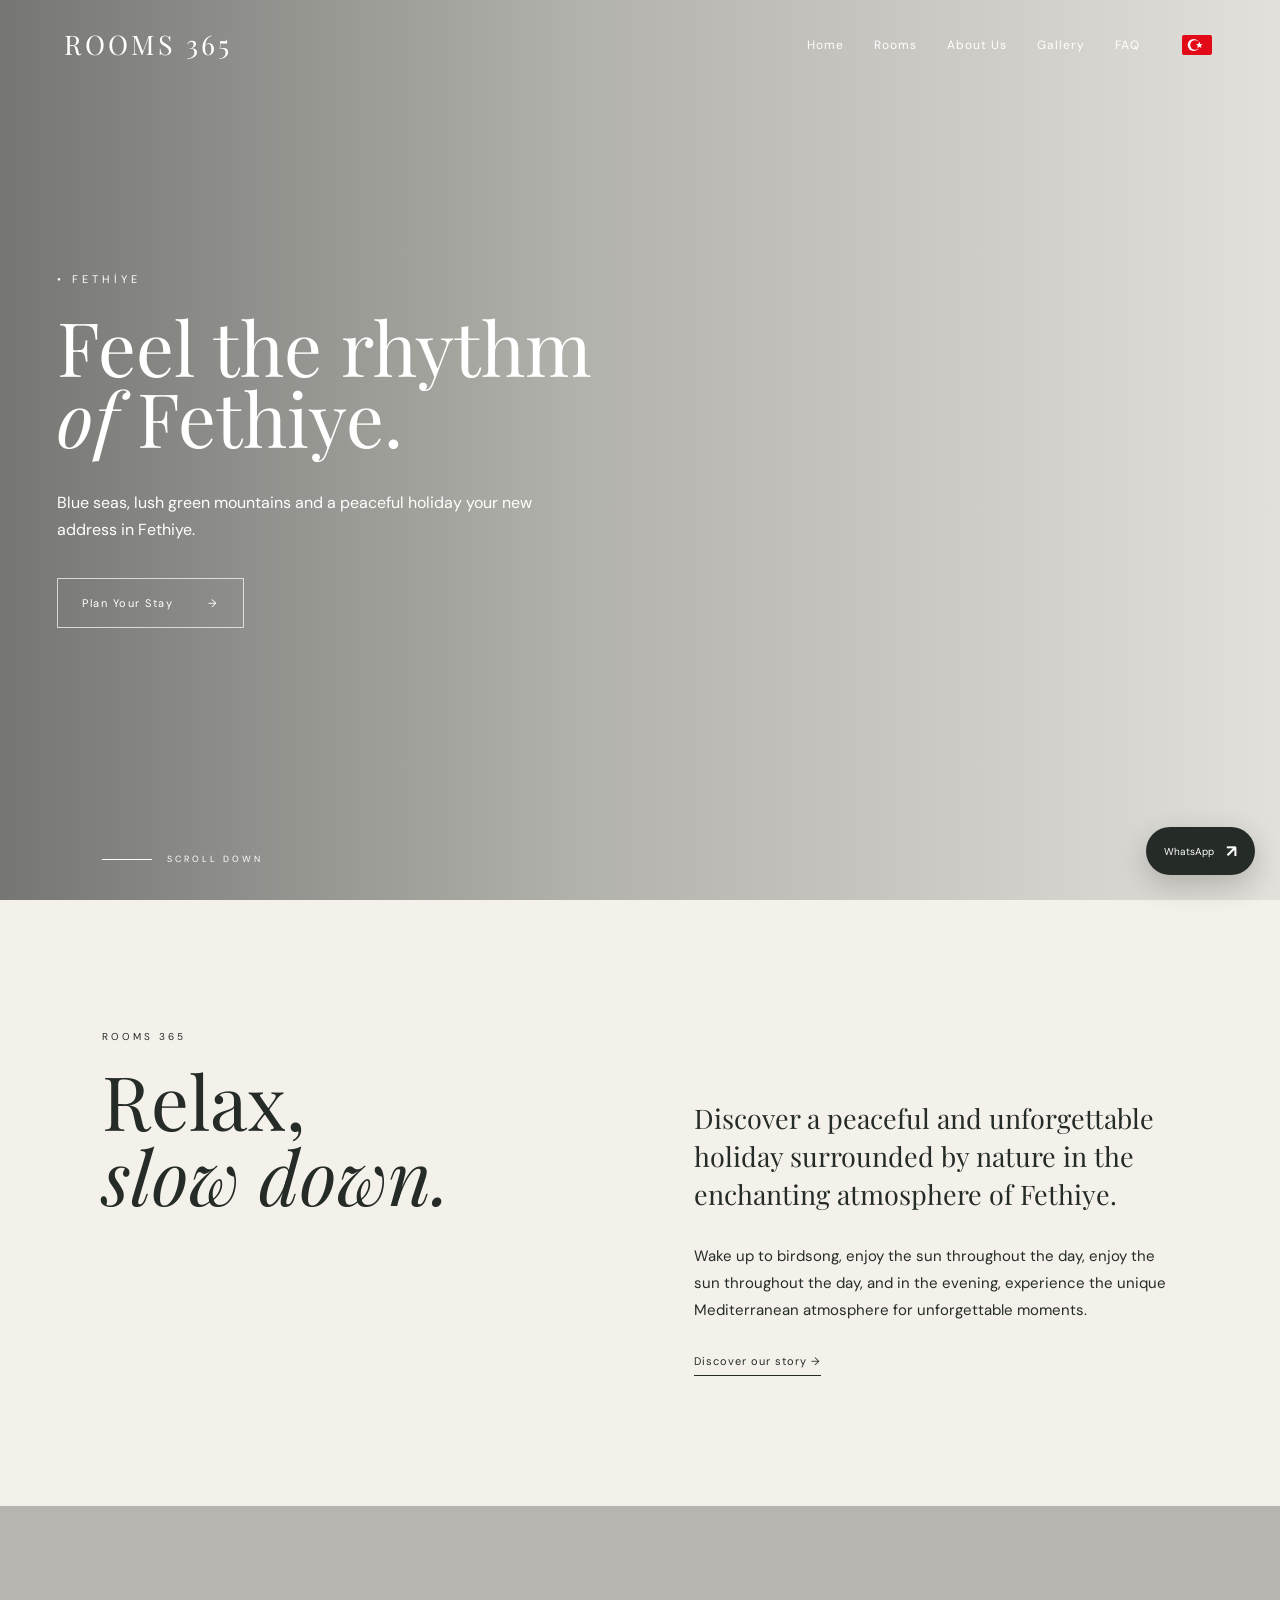
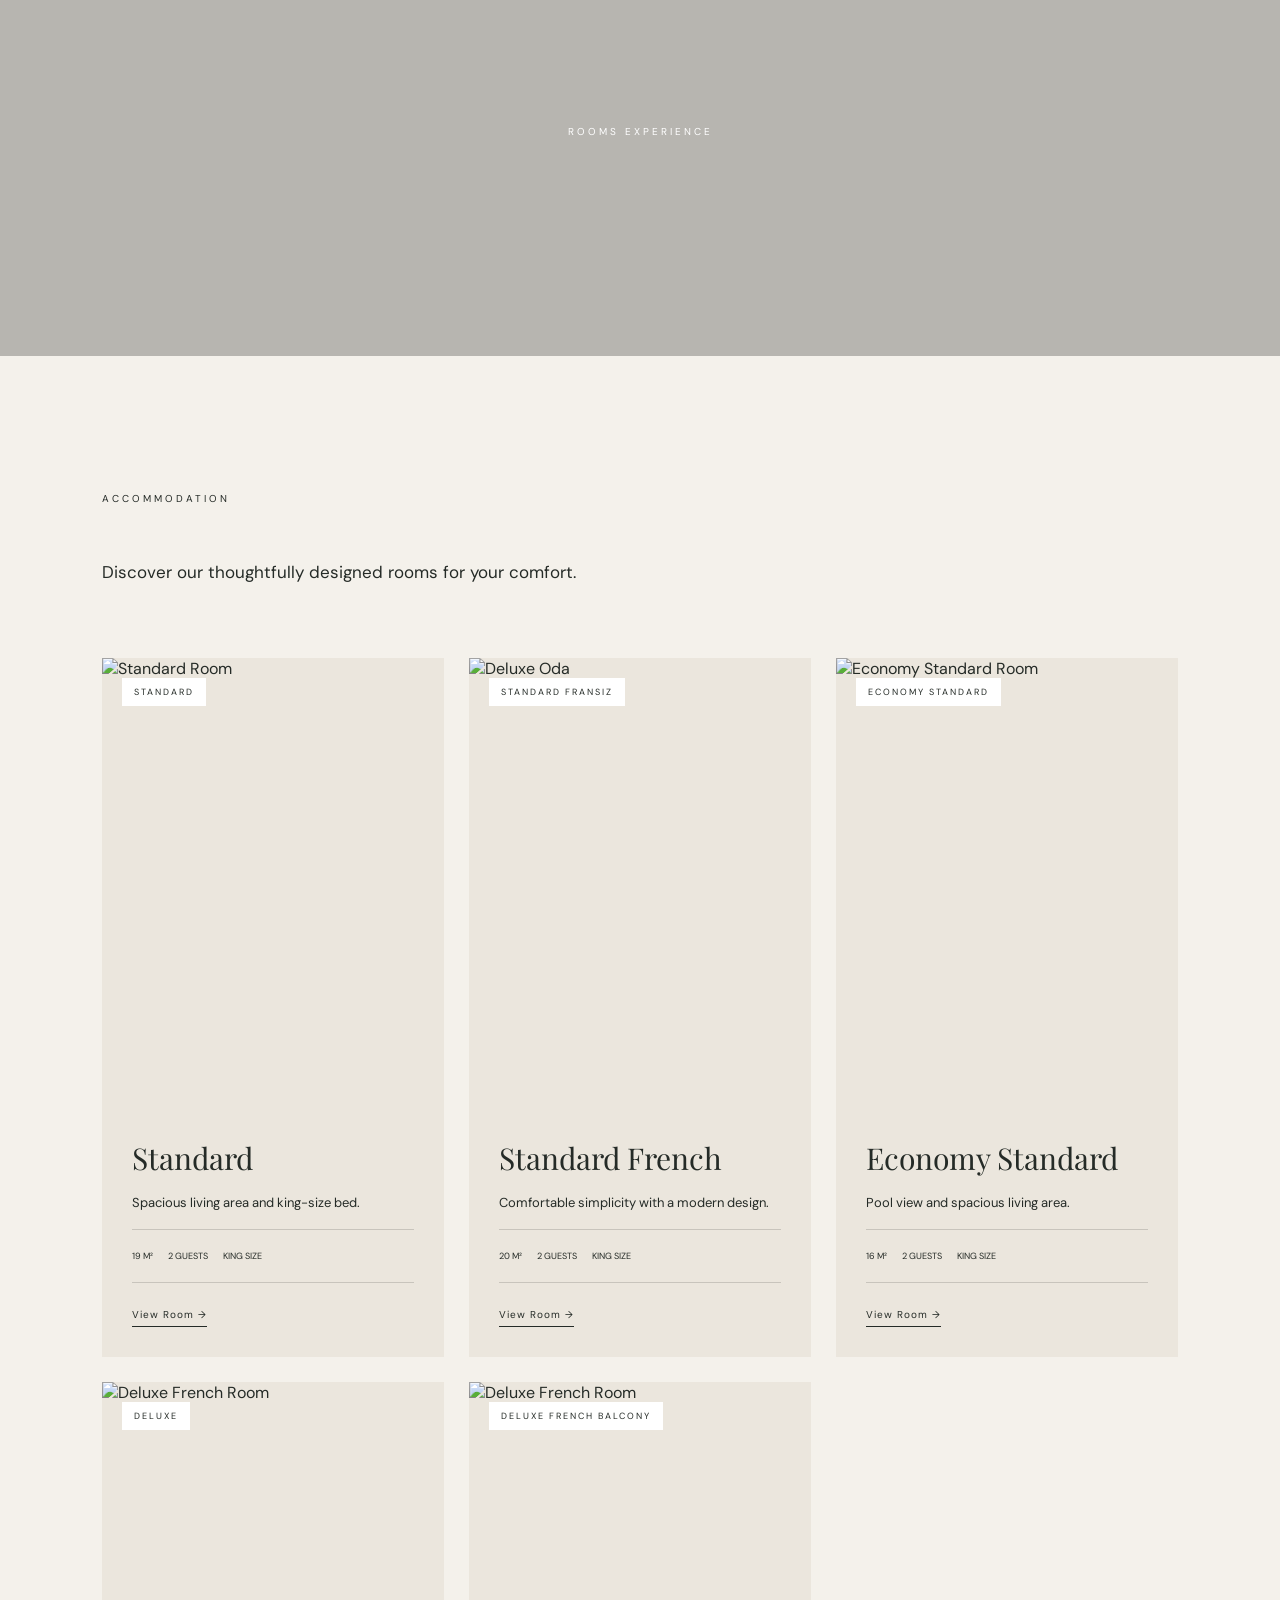
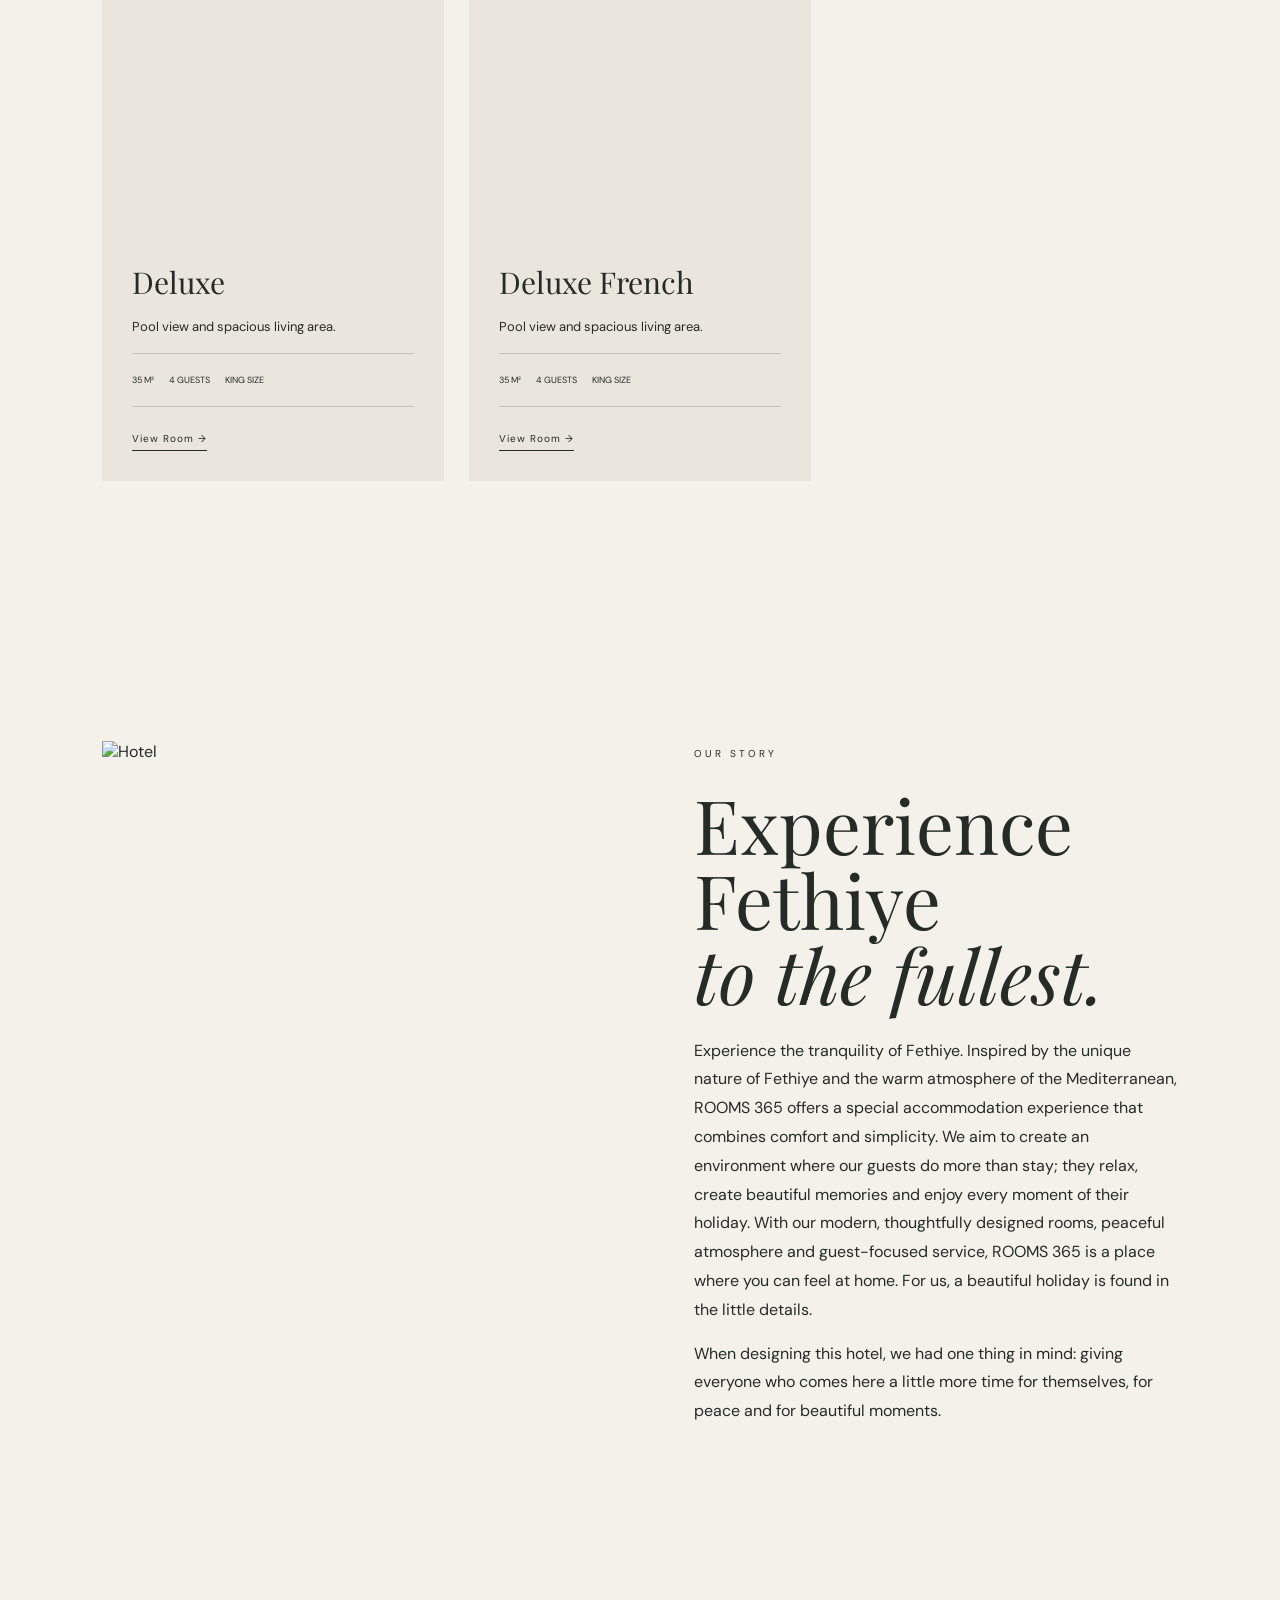
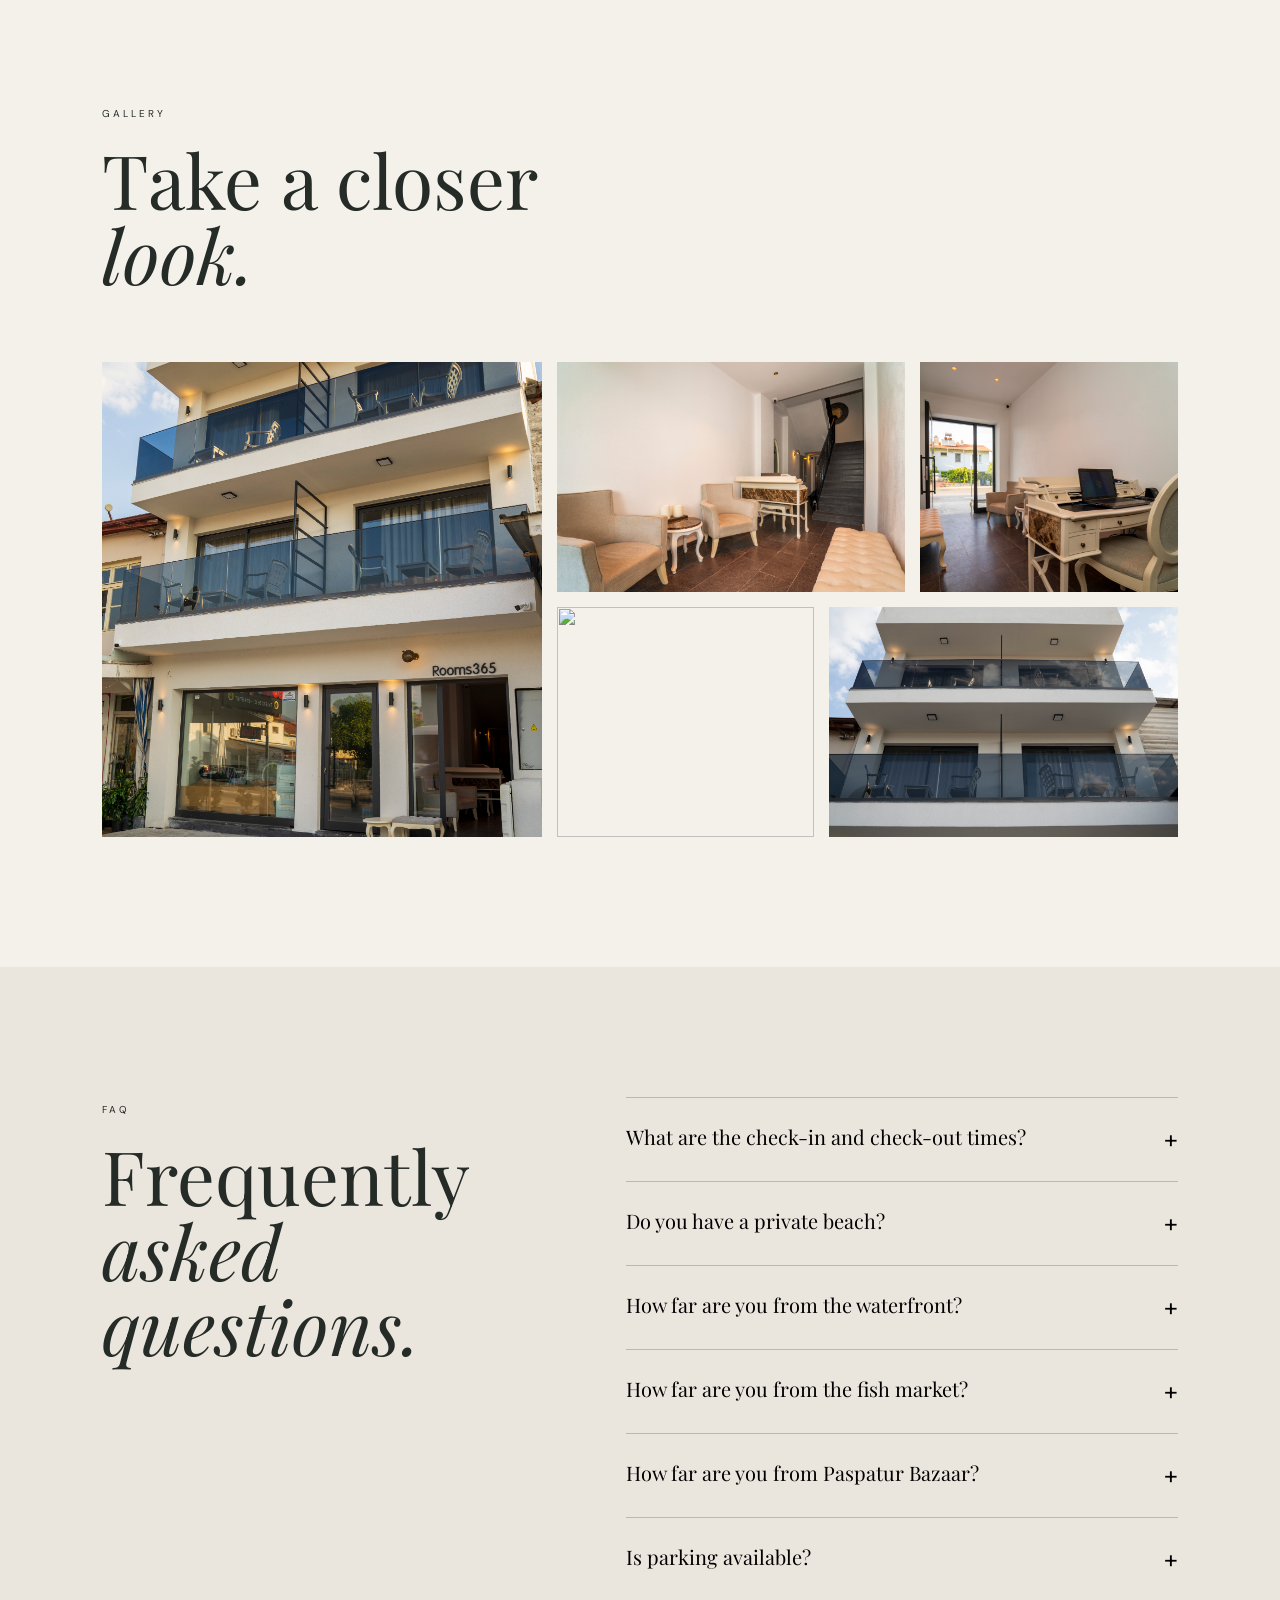
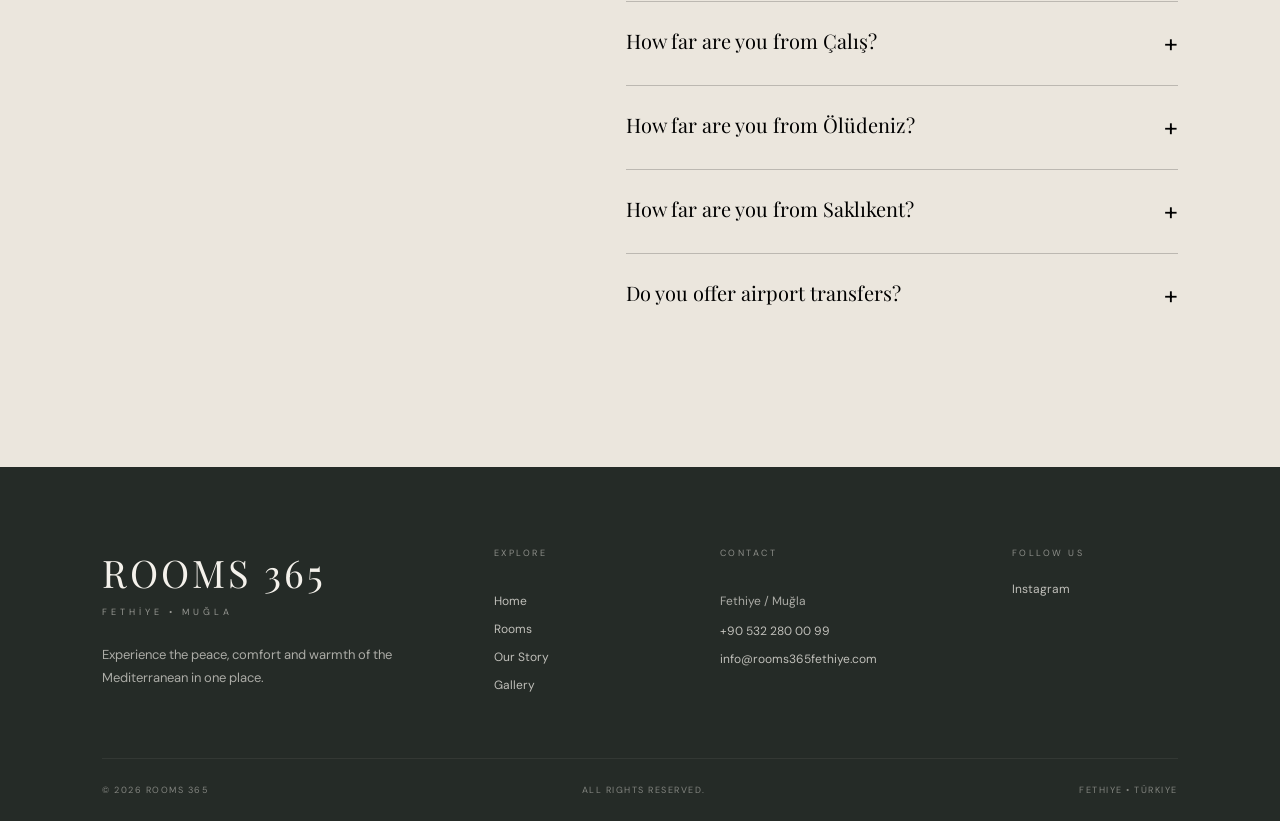
==== commit 44925cab: "update 7" ====
--- a/en/index.html
+++ b/en/index.html
@@ -47,89 +47,186 @@
 }
 
 .nav {
+
     align-items: center;
-}
+
+}
+
 .nav > a {
+
     display: inline-flex;
+
     align-items: center;
+
     line-height: 1;
-}
+
+}
+
 .nav .language-switch {
+
+    display: inline-flex;
+
+    align-items: center;
+
+    justify-content: center;
+
+    width: 38px;
+
+    height: 100%;
+
+    margin: 0 0 0 8px;
+
+    padding: 0;
+
+    text-decoration: none;
+
+    vertical-align: middle;
+
+    position: static;
+
+    flex-shrink: 0;
+
+    line-height: 1;
+
+    transition: transform 0.2s ease;
+
+}
+
+.nav .language-switch .flag-image {
+
+    display: block;
+
+    width: 30px;
+
+    height: 20px;
+
+    object-fit: cover;
+
+    border-radius: 2px;
+
+}
+
+.nav .language-switch:hover {
+
+    transform: scale(1.12);
+
+}
+
+@media (max-width: 768px) {
+
+    .nav .language-switch {
+
+        width: 34px;
+
+        height: 100%;
+
+        margin-left: 6px;
+
+    }
+
+    .nav .language-switch .flag-image {
+
+        width: 28px;
+
+        height: 19px;
+
+    }
+
+}
+
+
+
+/* Turkish flag at the bottom of the English mobile menu */
+.mobile-menu .mobile-language-switch {
     display: inline-flex;
     align-items: center;
     justify-content: center;
+    width: 42px;
+    height: 30px;
+    margin-top: -8px;
+    font-size: 0;
+    line-height: 1;
+}
+
+.mobile-menu .mobile-language-switch::after {
+    display: none;
+}
+
+.mobile-menu .mobile-language-switch .flag-image {
+    display: block;
+    width: 34px;
+    height: 23px;
+    object-fit: cover;
+    border-radius: 3px;
+}
+</style>
+
+<style>
+
+</style>
+
+<style>
+
+/* Keep navbar labels and Turkish flag vertically aligned */
+
+.nav { align-items: center !important; }
+
+.nav > a { display: inline-flex; align-items: center; line-height: 1; }
+
+.nav .language-switch {
+
+    display: inline-flex;
+
+    align-items: center;
+
+    justify-content: center;
+
     width: 38px;
+
     height: 100%;
+
     margin: 0 0 0 8px;
+
     padding: 0;
-    text-decoration: none;
+
     vertical-align: middle;
+
     position: static;
+
     flex-shrink: 0;
+
     line-height: 1;
+
     transition: transform 0.2s ease;
-}
+
+}
+
 .nav .language-switch .flag-image {
+
     display: block;
+
     width: 30px;
+
     height: 20px;
+
     object-fit: cover;
+
     border-radius: 2px;
-}
-.nav .language-switch:hover {
-    transform: scale(1.12);
-}
+
+}
+
+.nav .language-switch:hover { transform: scale(1.12); }
+
 @media (max-width: 768px) {
-    .nav .language-switch {
-        width: 34px;
-        height: 100%;
-        margin-left: 6px;
-    }
-    .nav .language-switch .flag-image {
-        width: 28px;
-        height: 19px;
-    }
+
+    .nav .language-switch { width: 34px; height: 100%; margin-left: 6px; }
+
+    .nav .language-switch .flag-image { width: 28px; height: 19px; }
+
 }
 
 </style>
 
-<style>
-
-</style>
-
-
-<style>
-/* Keep navbar labels and Turkish flag vertically aligned */
-.nav { align-items: center !important; }
-.nav > a { display: inline-flex; align-items: center; line-height: 1; }
-.nav .language-switch {
-    display: inline-flex;
-    align-items: center;
-    justify-content: center;
-    width: 38px;
-    height: 100%;
-    margin: 0 0 0 8px;
-    padding: 0;
-    vertical-align: middle;
-    position: static;
-    flex-shrink: 0;
-    line-height: 1;
-    transition: transform 0.2s ease;
-}
-.nav .language-switch .flag-image {
-    display: block;
-    width: 30px;
-    height: 20px;
-    object-fit: cover;
-    border-radius: 2px;
-}
-.nav .language-switch:hover { transform: scale(1.12); }
-@media (max-width: 768px) {
-    .nav .language-switch { width: 34px; height: 100%; margin-left: 6px; }
-    .nav .language-switch .flag-image { width: 28px; height: 19px; }
-}
-</style>
-
 </head>
 
 <body>
@@ -161,7 +258,9 @@
        <a href="#sss">FAQ</a>
 
       <a href="../index.html" class="language-switch" aria-label="Türkçe" title="Türkçe">
+
             <img class="flag-image" src="../images/turkey-flag.svg" alt="Türkçe" width="30" height="20">
+
         </a>
 
    </nav>
@@ -196,25 +295,39 @@
 
    <a href="#gallery">Gallery</a>
 
-   <a href="#reservation" class="mobile-reservation">
-
-       Make a Reservation
-
-   </a>
-
+   <a href="https://rooms365.rezervasyonal.com/?language=tr"
+
+   target="_blank"
+
+   rel="noopener noreferrer"
+
+   class="mobile-reservation">
+
+    Rezervasyon Yap
+
+</a>
+
+    <a href="../index.html" class="mobile-language-switch" aria-label="Türkçe" title="Türkçe">
+        <img src="../images/turkey-flag.svg" alt="Türkçe" class="flag-image">
+    </a>
 </div>
 
 <!-- ================= HERO ================= -->
 
 <section class="hero" id="home"
+
     style="background: url('../images/102-202 delüx balkonlu 2ad/seçilenler/FTH04730.jpg') center center / cover no-repeat;">
 
     <div class="hero-overlay"></div>
 
     <div class="hero-content">
+
         <p class="hero-small">
+
             • FETHİYE
+
         </p>
+
         <h1>
 
             Feel the rhythm
@@ -621,7 +734,7 @@
 
 </section
 
-<!-- ================= GALLERY ================= -->
+*<!--* *=================* GALLERY =*================* -->
 
 <section class="gallery section" id="gallery">
 
@@ -644,9 +757,13 @@
    <div class="gallery-grid">
 
           <img src="../images/Özkan 365/genel dış ve iç/DSC06698.jpg" alt="">
+
           <img src="../images/Özkan 365/genel dış ve iç/DSC06687.jpg" alt="">
+
           <img src="../images/Özkan 365/genel dış ve iç/DSC06683.jpg" alt="">
+
           <img src="../images/Özkan 365/genel dış ve iç/DSC06681.jpg" alt="">
+
           <img src="../images/Özkan 365/genel dış ve iç/DSC06700.jpg" alt="">
 
    </div>
@@ -858,31 +975,47 @@
        </div>
 
 <div class="faq-item">
+
     <button class="faq-question">
+
         How far are you from Saklıkent?
+
         <span>+</span>
+
     </button>
 
     <div class="faq-answer">
+
         <p>We are 45 km away.</p>
+
     </div>
+
 </div>
 
 <div class="faq-item">
+
     <button class="faq-question">
+
         Do you offer airport transfers?
+
         <span>+</span>
+
     </button>
 
     <div class="faq-answer">
+
         <p>
+
             We do not offer a paid transfer service
+
             from Dalaman Airport.
+
         </p>
+
     </div>
+
 </div>
 
-
        </div>
 
    </div>
@@ -982,12 +1115,13 @@
            </span>
 
           <div class="footer-social-links">
+
                   <a href="https://www.instagram.com/rooms.365/" target="_blank" rel="noopener noreferrer">
+
                       Instagram
+
                   </a>
 
-               
-
            </div>
 
        </div>
@@ -1074,4 +1208,4 @@
 
 </body>
 
-</html>
+</html>
--- a/style.css
+++ b/style.css
@@ -978,1693 +978,1813 @@
 
 .wide-image {
 
+    height: 450px;
+
+
+
+    background:
+
+        linear-gradient(
+
+            rgba(0,0,0,.25),
+
+            rgba(0,0,0,.25)
+
+        ),
+
+        url("images/experience.jpg")
+
+        center/cover;
+
+
+
+    position: relative;
+
+
+
+    color: white;
+
+}
+
+
+
+.image-text {
+
+    position: absolute;
+
+    inset: 0;
+
+    display: flex;
+
+    align-items: center;
+
+    justify-content: center;
+
+    text-align: center;
+
+    max-width: none;
+
+}
+
+
+
+.image-text span {
+
+    font-size: 10px;
+
+    letter-spacing: 3px;
+
+}
+
+
+
+.image-text h2 {
+
+    margin-top: 20px;
+
+}
+
+
+
+
+
+/* ==================================================
+
+   REVIEWS
+
+\================================================== */
+
+
+
+.reviews {
+
+    background: #e8e2d8;
+
+}
+
+
+
+.review-top {
+
+    display: flex;
+
+    justify-content: space-between;
+
+    align-items: flex-end;
+
+}
+
+
+
+.rating {
+
+    display: flex;
+
+    align-items: center;
+
+    gap: 20px;
+
+}
+
+
+
+.rating strong {
+
+    font-family: "Playfair Display", serif;
+
+    font-size: 60px;
+
+    font-weight: 400;
+
+}
+
+
+
+.rating span {
+
+    letter-spacing: 4px;
+
+}
+
+
+
+.rating small {
+
+    display: block;
+
+    font-size: 10px;
+
+    margin-top: 8px;
+
+}
+
+
+
+.review-slider {
+
+    max-width: 850px;
+
+
+
+    margin: 80px auto 0;
+
+
+
+    position: relative;
+
+    min-height: 250px;
+
+}
+
+
+
+.review {
+
+    display: none;
+
+}
+
+
+
+.review.active {
+
+    display: block;
+
+    animation: fade .5s;
+
+}
+
+
+
+@keyframes fade {
+
+
+
+    from {
+
+        opacity: 0;
+
+        transform: translateY(15px);
+
+    }
+
+
+
+    to {
+
+        opacity: 1;
+
+        transform: translateY(0);
+
+    }
+
+
+
+}
+
+
+
+.quote {
+
+    font-family: "Playfair Display", serif;
+
+    font-size: 80px;
+
+}
+
+
+
+.review p {
+
+    font-family: "Playfair Display", serif;
+
+
+
+    font-size: 31px;
+
+    line-height: 1.4;
+
+
+
+    margin-bottom: 30px;
+
+}
+
+
+
+.review strong {
+
+    font-size: 12px;
+
+}
+
+
+
+.slider-buttons {
+
+    display: flex;
+
+    gap: 10px;
+
+}
+
+
+
+.slider-buttons button {
+
+    width: 50px;
+
+    height: 50px;
+
+
+
+    background: transparent;
+
+    border: 1px solid #252b27;
+
+
+
+    cursor: pointer;
+
+}
+
+
+
+
+
+/* ==================================================
+
+   ROOMS
+
+\================================================== */
+
+
+
+.rooms-grid {
+
+    display: grid;
+
+
+
+    grid-template-columns:
+
+        repeat(3, 1fr);
+
+
+
+    gap: 25px;
+
+}
+
+
+
+.room-card {
+
+    background: #ebe6dd;
+
+}
+
+
+
+.room-image {
+
+    height: 450px;
+
+    position: relative;
+
+    overflow: hidden;
+
+}
+
+
+
+.room-image img {
+
+    height: 100%;
+
+    transition: transform .7s;
+
+}
+
+
+
+.room-card:hover img {
+
+    transform: scale(1.05);
+
+}
+
+
+
+.room-tag {
+
+    position: absolute;
+
+
+
+    top: 20px;
+
+    left: 20px;
+
+
+
+    background: white;
+
+    padding: 8px 12px;
+
+
+
+    font-size: 9px;
+
+    letter-spacing: 2px;
+
+}
+
+
+
+.room-info {
+
+    padding: 30px;
+
+}
+
+
+
+.room-info h3 {
+
+    font-family: "Playfair Display", serif;
+
+    font-size: 30px;
+
+    font-weight: 400;
+
+}
+
+
+
+.room-info p {
+
+    margin: 15px 0;
+
+
+
+    font-size: 13px;
+
+    line-height: 1.6;
+
+}
+
+
+
+.room-details {
+
+    display: flex;
+
+    gap: 15px;
+
+
+
+    padding: 20px 0;
+
+
+
+    border-top: 1px solid rgba(0,0,0,.15);
+
+
+
+    border-bottom: 1px solid rgba(0,0,0,.15);
+
+
+
+    font-size: 9px;
+
+    text-transform: uppercase;
+
+}
+
+
+
+.room-link {
+
+    display: inline-block;
+
+
+
+    margin-top: 25px;
+
+
+
+    font-size: 10px;
+
+    letter-spacing: 1px;
+
+
+
+    border-bottom: 1px solid;
+
+    padding-bottom: 5px;
+
+}
+
+
+
+.center-btn {
+
+    text-align: center;
+
+    margin-top: 60px;
+
+}
+
+
+
+.outline-btn {
+
+    display: inline-block;
+
+
+
+    border: 1px solid #252b27;
+
+
+
+    padding: 16px 27px;
+
+
+
+    font-size: 10px;
+
+    letter-spacing: 1.5px;
+
+
+
+    transition: .3s;
+
+}
+
+
+
+.outline-btn:hover {
+
+    background: #252b27;
+
+    color: white;
+
+}
+
+
+
+
+
+/* ==================================================
+
+   HOSPITALITY
+
+\================================================== */
+
+
+
+.hospitality {
+
+    display: grid;
+
+    grid-template-columns: 1fr 1fr;
+
+
+
+    min-height: 700px;
+
+}
+
+
+
+.hospitality-image {
+
+    background:
+
+        url("images/hospitality.jpg")
+
+        center/cover;
+
+}
+
+
+
+.hospitality-content {
+
+    background: #d8dfd5;
+
+
+
+    padding: 100px 12%;
+
+
+
+    display: flex;
+
+    flex-direction: column;
+
+    justify-content: center;
+
+}
+
+
+
+.hospitality-content h2 {
+
+    margin: 25px 0;
+
+}
+
+
+
+.hospitality-content p {
+
+    max-width: 500px;
+
+
+
+    font-size: 15px;
+
+    line-height: 1.8;
+
+
+
+    margin-bottom: 10px;
+
+}
+
+
+
+
+
+/* ==================================================
+
+   RESTAURANT
+
+\================================================== */
+
+
+
+.restaurant {
+
+    background: #f4f1eb;
+
+}
+
+
+
+.restaurant-heading {
+
+    margin-bottom: 80px;
+
+}
+
+
+
+.restaurant-heading h2 {
+
+    margin-top: 20px;
+
+}
+
+
+
+.restaurant-content {
+
+    display: grid;
+
+    grid-template-columns: 1fr 1fr;
+
+    gap: 80px;
+
+
+
+    align-items: center;
+
+}
+
+
+
+.restaurant-text h3 {
+
+    font-family: "Playfair Display", serif;
+
+
+
+    font-size: 30px;
+
+    font-weight: 400;
+
+
+
+    margin-bottom: 15px;
+
+}
+
+
+
+.restaurant-text p {
+
+    max-width: 500px;
+
+
+
+    line-height: 1.8;
+
+
+
+    margin-bottom: 50px;
+
+}
+
+
+
+.restaurant-image {
+
+    height: 650px;
+
+}
+
+
+
+.restaurant-image img {
+
+    height: 100%;
+
+}
+
+
+
+
+
+/* ==================================================
+
+   SEASON
+
+\================================================== */
+
+
+
+.season {
+
+    height: 750px;
+
+
+
+    position: relative;
+
+
+
+    color: white;
+
+
+
+    display: flex;
+
+    align-items: center;
+
+    justify-content: center;
+
+
+
+    text-align: center;
+
+}
+
+
+
+.season-bg {
+
+    position: absolute;
+
+    inset: 0;
+
+
+
+    background:
+
+        linear-gradient(
+
+            rgba(0,0,0,.3),
+
+            rgba(0,0,0,.35)
+
+        ),
+
+        url("images/season.jpg")
+
+        center/cover;
+
+}
+
+
+
+.season-content {
+
+    position: relative;
+
+    max-width: 700px;
+
+}
+
+
+
+.season-content h2 {
+
+    margin: 25px 0;
+
+}
+
+
+
+.season-content p {
+
+    font-size: 16px;
+
+    line-height: 1.7;
+
+}
+
+
+
+
+
+/* ==================================================
+
+   STORY
+
+\================================================== */
+
+
+
+.story {
+
+    display: grid;
+
+
+
+    grid-template-columns: 1fr 1fr;
+
+
+
+    gap: 10%;
+
+
+
+    align-items: center;
+
+}
+
+
+
+.story-image {
+
     height: 700px;
 
+}
+
+
+
+.story-image img {
+
+    height: 100%;
+
+}
+
+
+
+.story-content h2 {
+
+    margin: 25px 0;
+
+}
+
+
+
+.story-content p {
+
+    max-width: 500px;
+
+
+
+    line-height: 1.8;
+
+
+
+    margin-bottom: 15px;
+
+}
+
+
+
+
+
+/* ==================================================
+
+   ACTIVITIES
+
+\================================================== */
+
+
+
+.activities {
+
+    background: #e6ebe4;
+
+}
+
+
+
+.activities-grid {
+
+    display: grid;
+
+
+
+    grid-template-columns:
+
+        repeat(4, 1fr);
+
+
+
+    gap: 15px;
+
+}
+
+
+
+.activity {
+
+    position: relative;
+
+    height: 500px;
+
+
+
+    overflow: hidden;
+
+
+
+    color: white;
+
+}
+
+
+
+.activity img {
+
+    height: 100%;
+
+
+
+    transition: transform .6s;
+
+}
+
+
+
+.activity:hover img {
+
+    transform: scale(1.06);
+
+}
+
+
+
+.activity::after {
+
+    content: "";
+
+
+
+    position: absolute;
+
+    inset: 0;
+
 
 
     background:
 
         linear-gradient(
 
-            rgba(0,0,0,.25),
-
-            rgba(0,0,0,.25)
+            transparent 35%,
+
+            rgba(0,0,0,.75)
+
+        );
+
+}
+
+
+
+.activity div {
+
+    position: absolute;
+
+
+
+    z-index: 2;
+
+
+
+    bottom: 30px;
+
+    left: 25px;
+
+    right: 25px;
+
+}
+
+
+
+.activity div span {
+
+    font-size: 10px;
+
+}
+
+
+
+.activity h3 {
+
+    font-family: "Playfair Display", serif;
+
+
+
+    font-size: 27px;
+
+
+
+    margin: 10px 0;
+
+}
+
+
+
+.activity p {
+
+    font-size: 12px;
+
+}
+
+
+
+
+
+/* ==================================================
+
+   POOL / BEACH
+
+\================================================== */
+
+
+
+.pool-beach {
+
+    display: grid;
+
+    grid-template-columns: 1fr 1fr;
+
+}
+
+
+
+.pool-card,
+
+.beach-card {
+
+    position: relative;
+
+    height: 750px;
+
+    overflow: hidden;
+
+    color: white;
+
+}
+
+
+
+.pool-image,
+
+.beach-image {
+
+    position: absolute;
+
+    inset: 0;
+
+
+
+    background-position: center;
+
+    background-size: cover;
+
+
+
+    transition: transform .8s;
+
+}
+
+
+
+.pool-card:hover .pool-image,
+
+.beach-card:hover .beach-image {
+
+    transform: scale(1.05);
+
+}
+
+
+
+.pool-image {
+
+    background-image:
+
+        linear-gradient(rgba(0,0,0,.15), rgba(0,0,0,.4)),
+
+        url("images/pool.jpg");
+
+}
+
+
+
+.beach-image {
+
+    background-image:
+
+        linear-gradient(rgba(0,0,0,.15), rgba(0,0,0,.4)),
+
+        url("images/beach.jpg");
+
+}
+
+
+
+.pool-text,
+
+.beach-text {
+
+    position: absolute;
+
+
+
+    z-index: 2;
+
+
+
+    bottom: 70px;
+
+    left: 60px;
+
+}
+
+
+
+.pool-text h2,
+
+.beach-text h2 {
+
+    margin: 20px 0;
+
+}
+
+
+
+.pool-text p,
+
+.beach-text p {
+
+    max-width: 350px;
+
+    line-height: 1.7;
+
+}
+
+
+
+
+
+/* ==================================================
+
+   GALLERY
+
+\================================================== */
+
+
+
+.gallery-heading {
+
+    margin-bottom: 70px;
+
+}
+
+
+
+.gallery-heading h2 {
+
+    margin-top: 20px;
+
+}
+
+
+
+.gallery-grid {
+
+    display: grid;
+
+
+
+    grid-template-columns:
+
+        repeat(12, 1fr);
+
+
+
+    grid-auto-rows: 230px;
+
+
+
+    gap: 15px;
+
+}
+
+
+
+.gallery-grid img {
+
+    height: 100%;
+
+}
+
+
+
+.gallery-grid img:nth-child(1) {
+
+    grid-column: span 5;
+
+    grid-row: span 2;
+
+}
+
+
+
+.gallery-grid img:nth-child(2) {
+
+    grid-column: span 4;
+
+}
+
+
+
+.gallery-grid img:nth-child(3) {
+
+    grid-column: span 3;
+
+}
+
+
+
+.gallery-grid img:nth-child(4) {
+
+    grid-column: span 3;
+
+}
+
+
+
+.gallery-grid img:nth-child(5) {
+
+    grid-column: span 4;
+
+}
+
+
+
+.gallery-grid img:nth-child(6) {
+
+    grid-column: span 5;
+
+}
+
+
+
+
+
+/* ==================================================
+
+   FAQ
+
+\================================================== */
+
+
+
+.faq {
+
+    display: grid;
+
+
+
+    grid-template-columns: 1fr 1.3fr;
+
+
+
+    gap: 100px;
+
+
+
+    background: #ebe6dd;
+
+}
+
+
+
+.faq-title h2 {
+
+    margin-top: 20px;
+
+}
+
+
+
+.faq-item {
+
+    border-top: 1px solid rgba(0,0,0,.2);
+
+}
+
+
+
+.faq-question {
+
+    width: 100%;
+
+
+
+    border: none;
+
+    background: none;
+
+
+
+    padding: 25px 0;
+
+
+
+    display: flex;
+
+    justify-content: space-between;
+
+
+
+    text-align: left;
+
+
+
+    cursor: pointer;
+
+
+
+    font-family: "Playfair Display", serif;
+
+
+
+    font-size: 20px;
+
+}
+
+
+
+.faq-question span {
+
+    font-family: "DM Sans", sans-serif;
+
+    font-size: 25px;
+
+}
+
+
+
+.faq-answer {
+
+    max-height: 0;
+
+
+
+    overflow: hidden;
+
+
+
+    transition: .4s;
+
+}
+
+
+
+.faq-answer p {
+
+    padding-bottom: 25px;
+
+
+
+    line-height: 1.7;
+
+
+
+    font-size: 14px;
+
+}
+
+
+
+.faq-item.active .faq-answer {
+
+    max-height: 200px;
+
+}
+
+
+
+
+
+/* ==================================================
+
+   CTA
+
+\================================================== */
+
+
+
+.cta {
+
+    min-height: 600px;
+
+
+
+    background:
+
+        linear-gradient(
+
+            rgba(0,0,0,.35),
+
+            rgba(0,0,0,.35)
 
         ),
 
-        url("images/experience.jpg")
+        url("images/cta.jpg")
 
         center/cover;
 
 
 
+    color: white;
+
+
+
+    display: flex;
+
+    align-items: center;
+
+    justify-content: center;
+
+
+
+    text-align: center;
+
+}
+
+
+
+.cta h2 {
+
+    margin: 25px 0;
+
+}
+
+
+
+
+
+/* ==================================================
+
+   FOOTER
+
+\================================================== */
+
+
+
+.footer {
+
+    background: #252b27;
+
+    color: white;
+
+
+
+    padding: 80px 8% 30px;
+
+}
+
+
+
+.footer-top {
+
+    display: flex;
+
+    justify-content: space-between;
+
+
+
+    padding-bottom: 80px;
+
+}
+
+
+
+.footer-logo {
+
+    font-family: "Playfair Display", serif;
+
+
+
+    font-size: 40px;
+
+    letter-spacing: 4px;
+
+}
+
+
+
+.footer-logo span {
+
+    display: block;
+
+
+
+    font-family: "DM Sans", sans-serif;
+
+
+
+    font-size: 9px;
+
+
+
+    letter-spacing: 4px;
+
+
+
+    margin-top: 8px;
+
+}
+
+
+
+.footer-links {
+
+    display: flex;
+
+    gap: 100px;
+
+}
+
+
+
+.footer-links div {
+
+    display: flex;
+
+    flex-direction: column;
+
+    gap: 12px;
+
+}
+
+
+
+.footer-links h4 {
+
+    font-family: "Playfair Display", serif;
+
+
+
+    font-size: 20px;
+
+
+
+    font-weight: 400;
+
+
+
+    margin-bottom: 10px;
+
+}
+
+
+
+.footer-links a,
+
+.footer-links p {
+
+    font-size: 12px;
+
+    line-height: 1.7;
+
+    opacity: .75;
+
+}
+
+
+
+.footer-bottom {
+
+    border-top: 1px solid rgba(255,255,255,.2);
+
+
+
+    padding-top: 25px;
+
+
+
+    display: flex;
+
+    justify-content: space-between;
+
+
+
+    font-size: 10px;
+
+
+
+    opacity: .6;
+
+}
+
+
+
+
+
+/* ==================================================
+
+   WHATSAPP
+
+\================================================== */
+
+
+
+.whatsapp {
+
+    position: fixed;
+
+
+
+    z-index: 999;
+
+
+
+    right: 25px;
+
+    bottom: 25px;
+
+
+
+    background: #252b27;
+
+    color: white;
+
+
+
+    padding: 13px 18px;
+
+
+
+    border-radius: 50px;
+
+
+
+    display: flex;
+
+    align-items: center;
+
+    gap: 12px;
+
+
+
+    font-size: 10px;
+
+
+
+    box-shadow: 0 10px 30px rgba(0,0,0,.2);
+
+}
+
+
+
+.whatsapp strong {
+
+    font-size: 17px;
+
+}
+
+
+
+
+
+/* ==================================================
+
+   RESPONSIVE
+
+\================================================== */
+
+
+
+@media(max-width: 1000px) {
+
+
+
+    .nav,
+
+    .header-btn {
+
+        display: none;
+
+    }
+
+
+
+    .menu-btn {
+
+        display: block;
+
+    }
+
+
+
+    .reservation-container {
+
+        flex-direction: column;
+
+        align-items: flex-start;
+
+    }
+
+
+
+    .reservation-fields {
+
+        width: 100%;
+
+        flex-wrap: wrap;
+
+    }
+
+
+
+    .rooms-grid {
+
+        grid-template-columns: 1fr 1fr;
+
+    }
+
+
+
+    .activities-grid {
+
+        grid-template-columns: 1fr 1fr;
+
+    }
+
+
+
+    .activity {
+
+        height: 450px;
+
+    }
+
+
+
+}
+
+
+
+
+
+@media(max-width: 700px) {
+
+
+
+    .section {
+
+        padding: 90px 6%;
+
+    }
+
+    .hero {
+
+    height: 100vh;
+
+    min-height: 700px;
+
+
+
     position: relative;
 
 
 
+    background:
+
+        url("images/hero.jpg")
+
+        center/cover
+
+        no-repeat;
+
+
+
     color: white;
 
-}
-
-
-
-.image-text {
-
-    position: absolute;
-
-    inset: 0;
+
 
     display: flex;
 
     align-items: center;
 
-    justify-content: center;
-
-    text-align: center;
-
-    max-width: none;
-
-}
-
-
-
-.image-text span {
-
-    font-size: 10px;
-
-    letter-spacing: 3px;
-
-}
-
-
-
-.image-text h2 {
-
-    margin-top: 20px;
-
-}
-
-
-
-
-
-/* ==================================================
-
-   REVIEWS
-
-\================================================== */
-
-
-
-.reviews {
-
-    background: #e8e2d8;
-
-}
-
-
-
-.review-top {
-
-    display: flex;
-
-    justify-content: space-between;
-
-    align-items: flex-end;
-
-}
-
-
-
-.rating {
-
-    display: flex;
-
-    align-items: center;
-
-    gap: 20px;
-
-}
-
-
-
-.rating strong {
-
-    font-family: "Playfair Display", serif;
-
-    font-size: 60px;
-
-    font-weight: 400;
-
-}
-
-
-
-.rating span {
-
-    letter-spacing: 4px;
-
-}
-
-
-
-.rating small {
-
-    display: block;
-
-    font-size: 10px;
-
-    margin-top: 8px;
-
-}
-
-
-
-.review-slider {
-
-    max-width: 850px;
-
-
-
-    margin: 80px auto 0;
-
-
-
-    position: relative;
-
-    min-height: 250px;
-
-}
-
-
-
-.review {
-
-    display: none;
-
-}
-
-
-
-.review.active {
-
-    display: block;
-
-    animation: fade .5s;
-
-}
-
-
-
-@keyframes fade {
-
-
-
-    from {
-
-        opacity: 0;
-
-        transform: translateY(15px);
-
-    }
-
-
-
-    to {
-
-        opacity: 1;
-
-        transform: translateY(0);
-
-    }
-
-
-
-}
-
-
-
-.quote {
-
-    font-family: "Playfair Display", serif;
-
-    font-size: 80px;
-
-}
-
-
-
-.review p {
-
-    font-family: "Playfair Display", serif;
-
-
-
-    font-size: 31px;
-
-    line-height: 1.4;
-
-
-
-    margin-bottom: 30px;
-
-}
-
-
-
-.review strong {
-
-    font-size: 12px;
-
-}
-
-
-
-.slider-buttons {
-
-    display: flex;
-
-    gap: 10px;
-
-}
-
-
-
-.slider-buttons button {
-
-    width: 50px;
-
-    height: 50px;
-
-
-
-    background: transparent;
-
-    border: 1px solid #252b27;
-
-
-
-    cursor: pointer;
-
-}
-
-
-
-
-
-/* ==================================================
-
-   ROOMS
-
-\================================================== */
-
-
-
-.rooms-grid {
-
-    display: grid;
-
-
-
-    grid-template-columns:
-
-        repeat(3, 1fr);
-
-
-
-    gap: 25px;
-
-}
-
-
-
-.room-card {
-
-    background: #ebe6dd;
-
-}
-
-
-
-.room-image {
-
-    height: 450px;
-
-    position: relative;
-
-    overflow: hidden;
-
-}
-
-
-
-.room-image img {
-
-    height: 100%;
-
-    transition: transform .7s;
-
-}
-
-
-
-.room-card:hover img {
-
-    transform: scale(1.05);
-
-}
-
-
-
-.room-tag {
-
-    position: absolute;
-
-
-
-    top: 20px;
-
-    left: 20px;
-
-
-
-    background: white;
-
-    padding: 8px 12px;
-
-
-
-    font-size: 9px;
-
-    letter-spacing: 2px;
-
-}
-
-
-
-.room-info {
-
-    padding: 30px;
-
-}
-
-
-
-.room-info h3 {
-
-    font-family: "Playfair Display", serif;
-
-    font-size: 30px;
-
-    font-weight: 400;
-
-}
-
-
-
-.room-info p {
-
-    margin: 15px 0;
-
-
-
-    font-size: 13px;
-
-    line-height: 1.6;
-
-}
-
-
-
-.room-details {
-
-    display: flex;
-
-    gap: 15px;
-
-
-
-    padding: 20px 0;
-
-
-
-    border-top: 1px solid rgba(0,0,0,.15);
-
-
-
-    border-bottom: 1px solid rgba(0,0,0,.15);
-
-
-
-    font-size: 9px;
-
-    text-transform: uppercase;
-
-}
-
-
-
-.room-link {
-
-    display: inline-block;
-
-
-
-    margin-top: 25px;
-
-
-
-    font-size: 10px;
-
-    letter-spacing: 1px;
-
-
-
-    border-bottom: 1px solid;
-
-    padding-bottom: 5px;
-
-}
-
-
-
-.center-btn {
-
-    text-align: center;
-
-    margin-top: 60px;
-
-}
-
-
-
-.outline-btn {
-
-    display: inline-block;
-
-
-
-    border: 1px solid #252b27;
-
-
-
-    padding: 16px 27px;
-
-
-
-    font-size: 10px;
-
-    letter-spacing: 1.5px;
-
-
-
-    transition: .3s;
-
-}
-
-
-
-.outline-btn:hover {
-
-    background: #252b27;
-
-    color: white;
-
-}
-
-
-
-
-
-/* ==================================================
-
-   HOSPITALITY
-
-\================================================== */
-
-
-
-.hospitality {
-
-    display: grid;
-
-    grid-template-columns: 1fr 1fr;
-
-
-
-    min-height: 700px;
-
-}
-
-
-
-.hospitality-image {
-
-    background:
-
-        url("images/hospitality.jpg")
-
-        center/cover;
-
-}
-
-
-
-.hospitality-content {
-
-    background: #d8dfd5;
-
-
-
-    padding: 100px 12%;
-
-
-
-    display: flex;
-
-    flex-direction: column;
-
-    justify-content: center;
-
-}
-
-
-
-.hospitality-content h2 {
-
-    margin: 25px 0;
-
-}
-
-
-
-.hospitality-content p {
-
-    max-width: 500px;
-
-
-
-    font-size: 15px;
-
-    line-height: 1.8;
-
-
-
-    margin-bottom: 10px;
-
-}
-
-
-
-
-
-/* ==================================================
-
-   RESTAURANT
-
-\================================================== */
-
-
-
-.restaurant {
-
-    background: #f4f1eb;
-
-}
-
-
-
-.restaurant-heading {
-
-    margin-bottom: 80px;
-
-}
-
-
-
-.restaurant-heading h2 {
-
-    margin-top: 20px;
-
-}
-
-
-
-.restaurant-content {
-
-    display: grid;
-
-    grid-template-columns: 1fr 1fr;
-
-    gap: 80px;
-
-
-
-    align-items: center;
-
-}
-
-
-
-.restaurant-text h3 {
-
-    font-family: "Playfair Display", serif;
-
-
-
-    font-size: 30px;
-
-    font-weight: 400;
-
-
-
-    margin-bottom: 15px;
-
-}
-
-
-
-.restaurant-text p {
-
-    max-width: 500px;
-
-
-
-    line-height: 1.8;
-
-
-
-    margin-bottom: 50px;
-
-}
-
-
-
-.restaurant-image {
-
-    height: 650px;
-
-}
-
-
-
-.restaurant-image img {
-
-    height: 100%;
-
-}
-
-
-
-
-
-/* ==================================================
-
-   SEASON
-
-\================================================== */
-
-
-
-.season {
-
-    height: 750px;
-
-
-
-    position: relative;
-
-
-
-    color: white;
-
-
-
-    display: flex;
-
-    align-items: center;
-
-    justify-content: center;
-
-
-
-    text-align: center;
-
-}
-
-
-
-.season-bg {
-
-    position: absolute;
-
-    inset: 0;
-
-
-
-    background:
-
-        linear-gradient(
-
-            rgba(0,0,0,.3),
-
-            rgba(0,0,0,.35)
-
-        ),
-
-        url("images/season.jpg")
-
-        center/cover;
-
-}
-
-
-
-.season-content {
-
-    position: relative;
-
-    max-width: 700px;
-
-}
-
-
-
-.season-content h2 {
-
-    margin: 25px 0;
-
-}
-
-
-
-.season-content p {
-
-    font-size: 16px;
-
-    line-height: 1.7;
-
-}
-
-
-
-
-
-/* ==================================================
-
-   STORY
-
-\================================================== */
-
-
-
-.story {
-
-    display: grid;
-
-
-
-    grid-template-columns: 1fr 1fr;
-
-
-
-    gap: 10%;
-
-
-
-    align-items: center;
-
-}
-
-
-
-.story-image {
-
-    height: 700px;
-
-}
-
-
-
-.story-image img {
-
-    height: 100%;
-
-}
-
-
-
-.story-content h2 {
-
-    margin: 25px 0;
-
-}
-
-
-
-.story-content p {
-
-    max-width: 500px;
-
-
-
-    line-height: 1.8;
-
-
-
-    margin-bottom: 15px;
-
-}
-
-
-
-
-
-/* ==================================================
-
-   ACTIVITIES
-
-\================================================== */
-
-
-
-.activities {
-
-    background: #e6ebe4;
-
-}
-
-
-
-.activities-grid {
-
-    display: grid;
-
-
-
-    grid-template-columns:
-
-        repeat(4, 1fr);
-
-
-
-    gap: 15px;
-
-}
-
-
-
-.activity {
-
-    position: relative;
-
-    height: 500px;
-
-
-
-    overflow: hidden;
-
-
-
-    color: white;
-
-}
-
-
-
-.activity img {
-
-    height: 100%;
-
-
-
-    transition: transform .6s;
-
-}
-
-
-
-.activity:hover img {
-
-    transform: scale(1.06);
-
-}
-
-
-
-.activity::after {
-
-    content: "";
-
-
-
-    position: absolute;
-
-    inset: 0;
-
-
-
-    background:
-
-        linear-gradient(
-
-            transparent 35%,
-
-            rgba(0,0,0,.75)
-
-        );
-
-}
-
-
-
-.activity div {
-
-    position: absolute;
-
-
-
-    z-index: 2;
-
-
-
-    bottom: 30px;
-
-    left: 25px;
-
-    right: 25px;
-
-}
-
-
-
-.activity div span {
-
-    font-size: 10px;
-
-}
-
-
-
-.activity h3 {
-
-    font-family: "Playfair Display", serif;
-
-
-
-    font-size: 27px;
-
-
-
-    margin: 10px 0;
-
-}
-
-
-
-.activity p {
-
-    font-size: 12px;
-
-}
-
-
-
-
-
-/* ==================================================
-
-   POOL / BEACH
-
-\================================================== */
-
-
-
-.pool-beach {
-
-    display: grid;
-
-    grid-template-columns: 1fr 1fr;
-
-}
-
-
-
-.pool-card,
-
-.beach-card {
-
-    position: relative;
-
-    height: 750px;
-
-    overflow: hidden;
-
-    color: white;
-
-}
-
-
-
-.pool-image,
-
-.beach-image {
-
-    position: absolute;
-
-    inset: 0;
-
-
-
-    background-position: center;
-
-    background-size: cover;
-
-
-
-    transition: transform .8s;
-
-}
-
-
-
-.pool-card:hover .pool-image,
-
-.beach-card:hover .beach-image {
-
-    transform: scale(1.05);
-
-}
-
-
-
-.pool-image {
-
-    background-image:
-
-        linear-gradient(rgba(0,0,0,.15), rgba(0,0,0,.4)),
-
-        url("images/pool.jpg");
-
-}
-
-
-
-.beach-image {
-
-    background-image:
-
-        linear-gradient(rgba(0,0,0,.15), rgba(0,0,0,.4)),
-
-        url("images/beach.jpg");
-
-}
-
-
-
-.pool-text,
-
-.beach-text {
-
-    position: absolute;
-
-
-
-    z-index: 2;
-
-
-
-    bottom: 70px;
-
-    left: 60px;
-
-}
-
-
-
-.pool-text h2,
-
-.beach-text h2 {
-
-    margin: 20px 0;
-
-}
-
-
-
-.pool-text p,
-
-.beach-text p {
-
-    max-width: 350px;
-
-    line-height: 1.7;
-
-}
-
-
-
-
-
-/* ==================================================
-
-   GALLERY
-
-\================================================== */
-
-
-
-.gallery-heading {
-
-    margin-bottom: 70px;
-
-}
-
-
-
-.gallery-heading h2 {
-
-    margin-top: 20px;
-
-}
-
-
-
-.gallery-grid {
-
-    display: grid;
-
-
-
-    grid-template-columns:
-
-        repeat(12, 1fr);
-
-
-
-    grid-auto-rows: 230px;
-
-
-
-    gap: 15px;
-
-}
-
-
-
-.gallery-grid img {
-
-    height: 100%;
-
-}
-
-
-
-.gallery-grid img:nth-child(1) {
-
-    grid-column: span 5;
-
-    grid-row: span 2;
-
-}
-
-
-
-.gallery-grid img:nth-child(2) {
-
-    grid-column: span 4;
-
-}
-
-
-
-.gallery-grid img:nth-child(3) {
-
-    grid-column: span 3;
-
-}
-
-
-
-.gallery-grid img:nth-child(4) {
-
-    grid-column: span 3;
-
-}
-
-
-
-.gallery-grid img:nth-child(5) {
-
-    grid-column: span 4;
-
-}
-
-
-
-.gallery-grid img:nth-child(6) {
-
-    grid-column: span 5;
-
-}
-
-
-
-
-
-/* ==================================================
-
-   FAQ
-
-\================================================== */
-
-
-
-.faq {
-
-    display: grid;
-
-
-
-    grid-template-columns: 1fr 1.3fr;
-
-
-
-    gap: 100px;
-
-
-
-    background: #ebe6dd;
-
-}
-
-
-
-.faq-title h2 {
-
-    margin-top: 20px;
-
-}
-
-
-
-.faq-item {
-
-    border-top: 1px solid rgba(0,0,0,.2);
-
-}
-
-
-
-.faq-question {
-
-    width: 100%;
-
-
-
-    border: none;
-
-    background: none;
-
-
-
-    padding: 25px 0;
-
-
-
-    display: flex;
-
-    justify-content: space-between;
-
-
-
-    text-align: left;
-
-
-
-    cursor: pointer;
-
-
-
-    font-family: "Playfair Display", serif;
-
-
-
-    font-size: 20px;
-
-}
-
-
-
-.faq-question span {
-
-    font-family: "DM Sans", sans-serif;
-
-    font-size: 25px;
-
-}
-
-
-
-.faq-answer {
-
-    max-height: 0;
-
-
-
-    overflow: hidden;
-
-
-
-    transition: .4s;
-
-}
-
-
-
-.faq-answer p {
-
-    padding-bottom: 25px;
-
-
-
-    line-height: 1.7;
-
-
-
-    font-size: 14px;
-
-}
-
-
-
-.faq-item.active .faq-answer {
-
-    max-height: 200px;
-
-}
-
-
-
-
-
-/* ==================================================
-
-   CTA
-
-\================================================== */
-
-
-
-.cta {
-
-    min-height: 600px;
-
-
-
-    background:
-
-        linear-gradient(
-
-            rgba(0,0,0,.35),
-
-            rgba(0,0,0,.35)
-
-        ),
-
-        url("images/cta.jpg")
-
-        center/cover;
-
-
-
-    color: white;
-
-
-
-    display: flex;
-
-    align-items: center;
-
-    justify-content: center;
-
-
-
-    text-align: center;
-
-}
-
-
-
-.cta h2 {
-
-    margin: 25px 0;
-
-}
-
-
-
-
-
-/* ==================================================
-
-   FOOTER
-
-\================================================== */
-
-
-
-.footer {
-
-    background: #252b27;
-
-    color: white;
-
-
-
-    padding: 80px 8% 30px;
-
-}
-
-
-
-.footer-top {
-
-    display: flex;
-
-    justify-content: space-between;
-
-
-
-    padding-bottom: 80px;
-
-}
-
-
-
-.footer-logo {
-
-    font-family: "Playfair Display", serif;
-
-
-
-    font-size: 40px;
-
-    letter-spacing: 4px;
-
-}
-
-
-
-.footer-logo span {
-
-    display: block;
-
-
-
-    font-family: "DM Sans", sans-serif;
-
-
-
-    font-size: 9px;
-
-
-
-    letter-spacing: 4px;
-
-
-
-    margin-top: 8px;
-
-}
-
-
-
-.footer-links {
-
-    display: flex;
-
-    gap: 100px;
-
-}
-
-
-
-.footer-links div {
-
-    display: flex;
-
-    flex-direction: column;
-
-    gap: 12px;
-
-}
-
-
-
-.footer-links h4 {
-
-    font-family: "Playfair Display", serif;
-
-
-
-    font-size: 20px;
-
-
-
-    font-weight: 400;
-
-
-
-    margin-bottom: 10px;
-
-}
-
-
-
-.footer-links a,
-
-.footer-links p {
-
-    font-size: 12px;
-
-    line-height: 1.7;
-
-    opacity: .75;
-
-}
-
-
-
-.footer-bottom {
-
-    border-top: 1px solid rgba(255,255,255,.2);
-
-
-
-    padding-top: 25px;
-
-
-
-    display: flex;
-
-    justify-content: space-between;
-
-
-
-    font-size: 10px;
-
-
-
-    opacity: .6;
-
-}
-
-
-
-
-
-/* ==================================================
-
-   WHATSAPP
-
-\================================================== */
-
-
-
-.whatsapp {
-
-    position: fixed;
-
-
-
-    z-index: 999;
-
-
-
-    right: 25px;
-
-    bottom: 25px;
-
-
-
-    background: #252b27;
-
-    color: white;
-
-
-
-    padding: 13px 18px;
-
-
-
-    border-radius: 50px;
-
-
-
-    display: flex;
-
-    align-items: center;
-
-    gap: 12px;
-
-
-
-    font-size: 10px;
-
-
-
-    box-shadow: 0 10px 30px rgba(0,0,0,.2);
-
-}
-
-
-
-.whatsapp strong {
-
-    font-size: 17px;
-
-}
-
-
-
-
-
-/* ==================================================
-
-   RESPONSIVE
-
-\================================================== */
-
-
-
-@media(max-width: 1000px) {
-
-
-
-    .nav,
-
-    .header-btn {
-
-        display: none;
-
-    }
-
-
-
-    .menu-btn {
-
-        display: block;
-
-    }
-
-
-
-    .reservation-container {
-
-        flex-direction: column;
-
-        align-items: flex-start;
+
+
+    padding: 0 8%;
+
+}
+
+    .hero {
+
+        padding: 0 6%;
+
+        min-height: 650px;
+
+    }
+
+
+
+    .hero h1 {
+
+        font-size: 60px;
+
+    }
+
+
+
+    .hero-description {
+
+        font-size: 14px;
+
+    }
+
+
+
+    .reservation {
+
+        padding: 35px 6%;
 
     }
 
@@ -2672,129 +2792,19 @@
 
     .reservation-fields {
 
+        display: grid;
+
+        grid-template-columns: 1fr 1fr;
+
         width: 100%;
 
-        flex-wrap: wrap;
-
-    }
-
-
-
-    .rooms-grid {
-
-        grid-template-columns: 1fr 1fr;
-
-    }
-
-
-
-    .activities-grid {
-
-        grid-template-columns: 1fr 1fr;
-
-    }
-
-
-
-    .activity {
-
-        height: 450px;
-
-    }
-
-
-
-}
-
-
-
-
-
-@media(max-width: 700px) {
-
-
-
-    .section {
-
-        padding: 90px 6%;
-
-    }
-
-    .hero {
-
-    height: 100vh;
-
-    min-height: 700px;
-
-
-
-    position: relative;
-
-
-
-    background:
-
-        url("images/hero.jpg")
-
-        center/cover
-
-        no-repeat;
-
-
-
-    color: white;
-
-
-
-    display: flex;
-
-    align-items: center;
-
-
-
-    padding: 0 8%;
-
-}
-
-    .hero {
-
-        padding: 0 6%;
-
-        min-height: 650px;
-
-    }
-
-
-
-    .hero h1 {
-
-        font-size: 60px;
-
-    }
-
-
-
-    .hero-description {
-
-        font-size: 14px;
-
-    }
-
-
-
-    .reservation {
-
-        padding: 35px 6%;
-
-    }
-
-
-
-    .reservation-fields {
-
-        display: grid;
-
-        grid-template-columns: 1fr 1fr;
+    }
+
+
+
+    .reservation-btn {
+
+        grid-column: span 2;
 
         width: 100%;
 
@@ -2802,16 +2812,6 @@
 
 
 
-    .reservation-btn {
-
-        grid-column: span 2;
-
-        width: 100%;
-
-    }
-
-
-
     .intro,
 
     .story,
@@ -2838,7 +2838,7 @@
 
     .wide-image {
 
-        height: 550px;
+        height: 250px;
 
     }
 
@@ -3746,4 +3746,30 @@
         align-items: center;
     }
 
+}
+/* MOBİL HERO YAZI DÜZELTMESİ */
+@media (max-width: 768px) {
+
+    .hero-content {
+        width: 100%;
+        max-width: 100%;
+        padding: 0 20px;
+        margin: 0;
+        left: auto;
+        right: auto;
+        transform: none;
+        box-sizing: border-box;
+    }
+
+    .hero-content h1 {
+        font-size: clamp(42px, 11vw, 65px);
+        line-height: 1.05;
+        letter-spacing: -1px;
+        overflow-wrap: break-word;
+    }
+
+    .hero-content p {
+        font-size: 14px;
+        line-height: 1.7;
+    }
 }
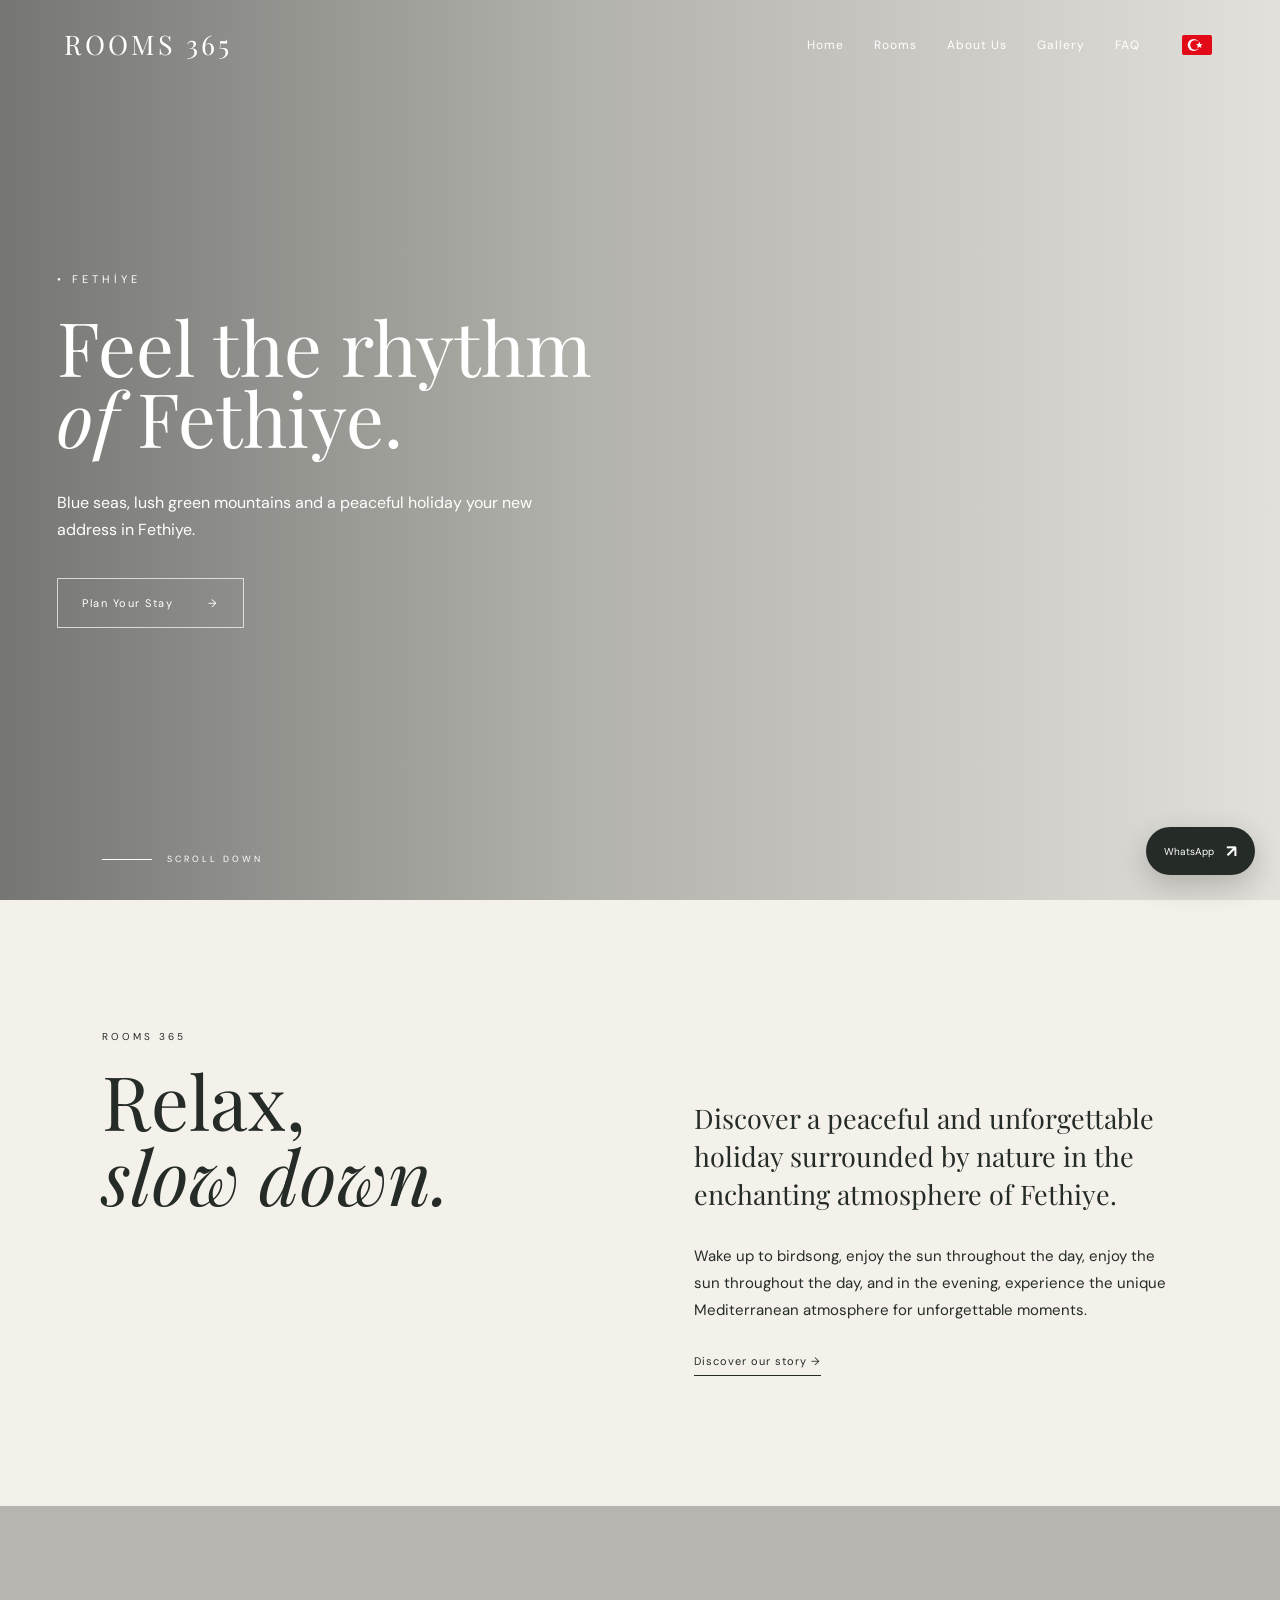
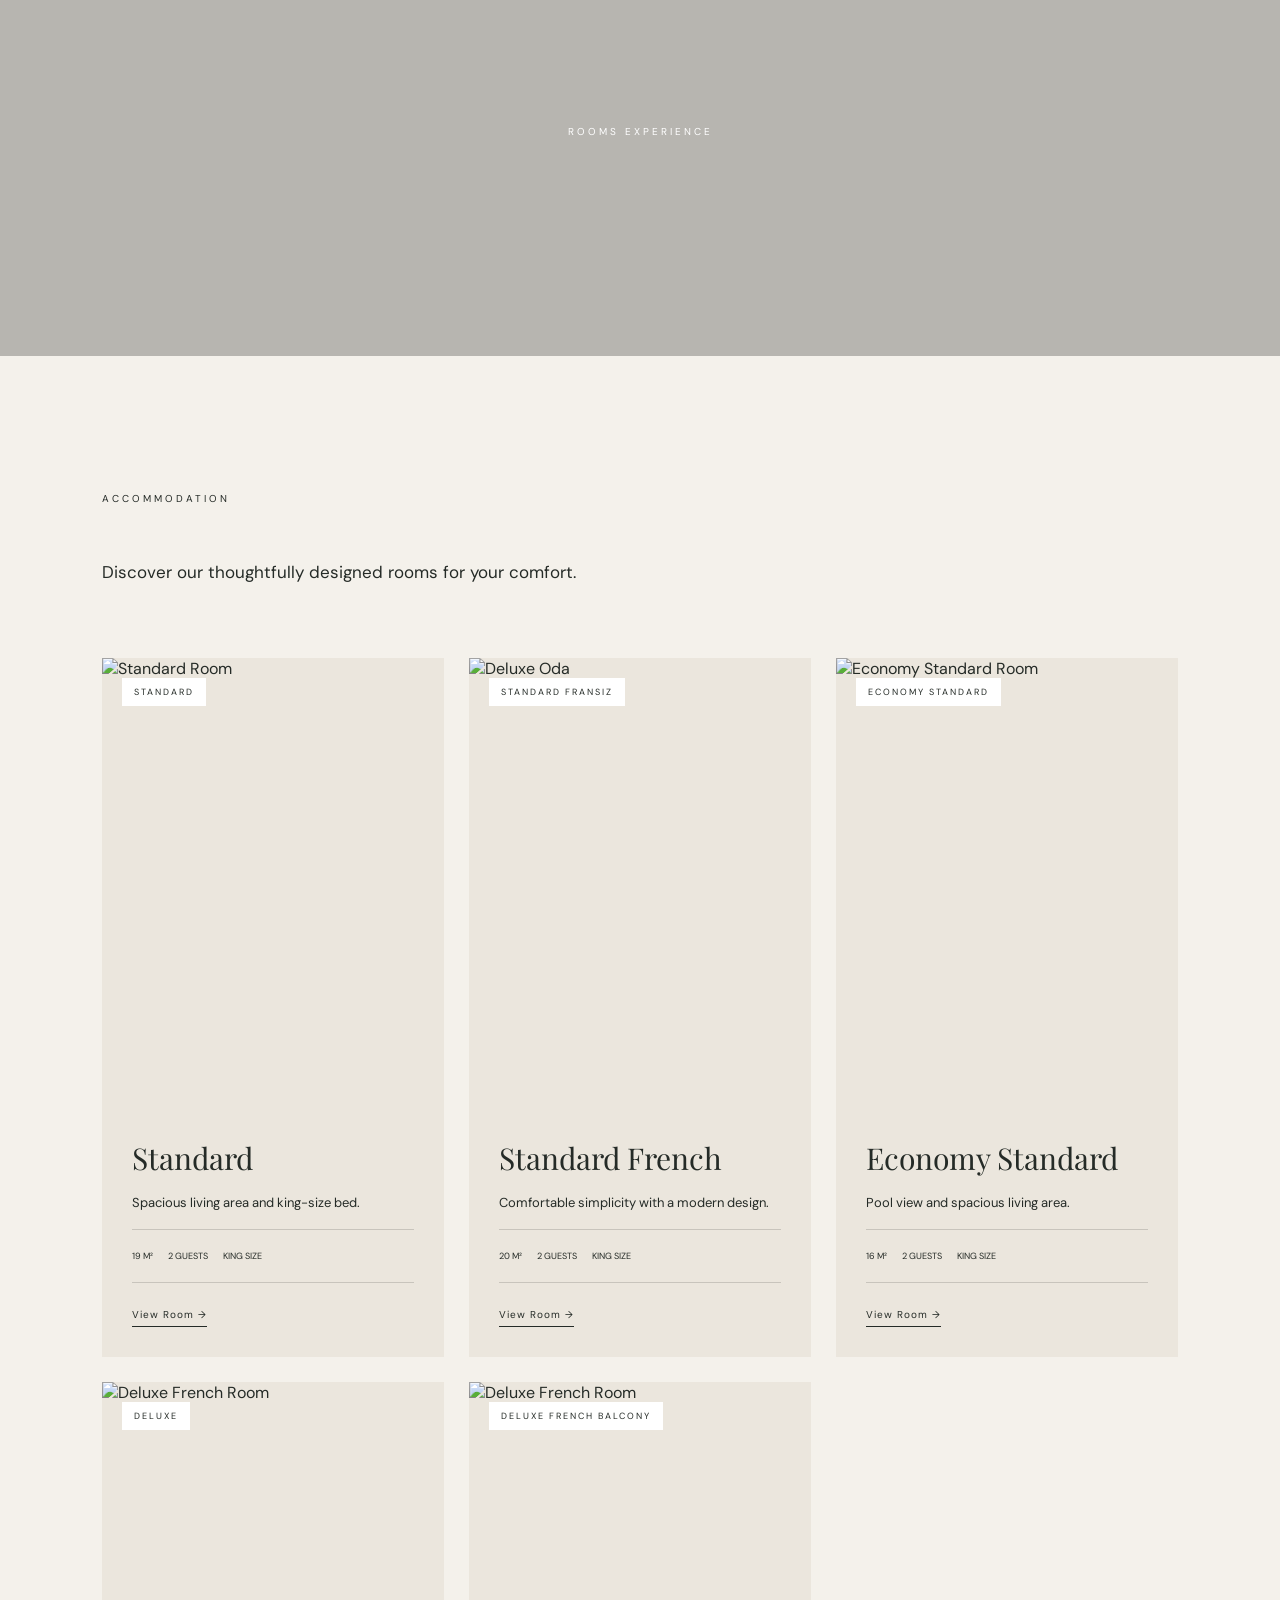
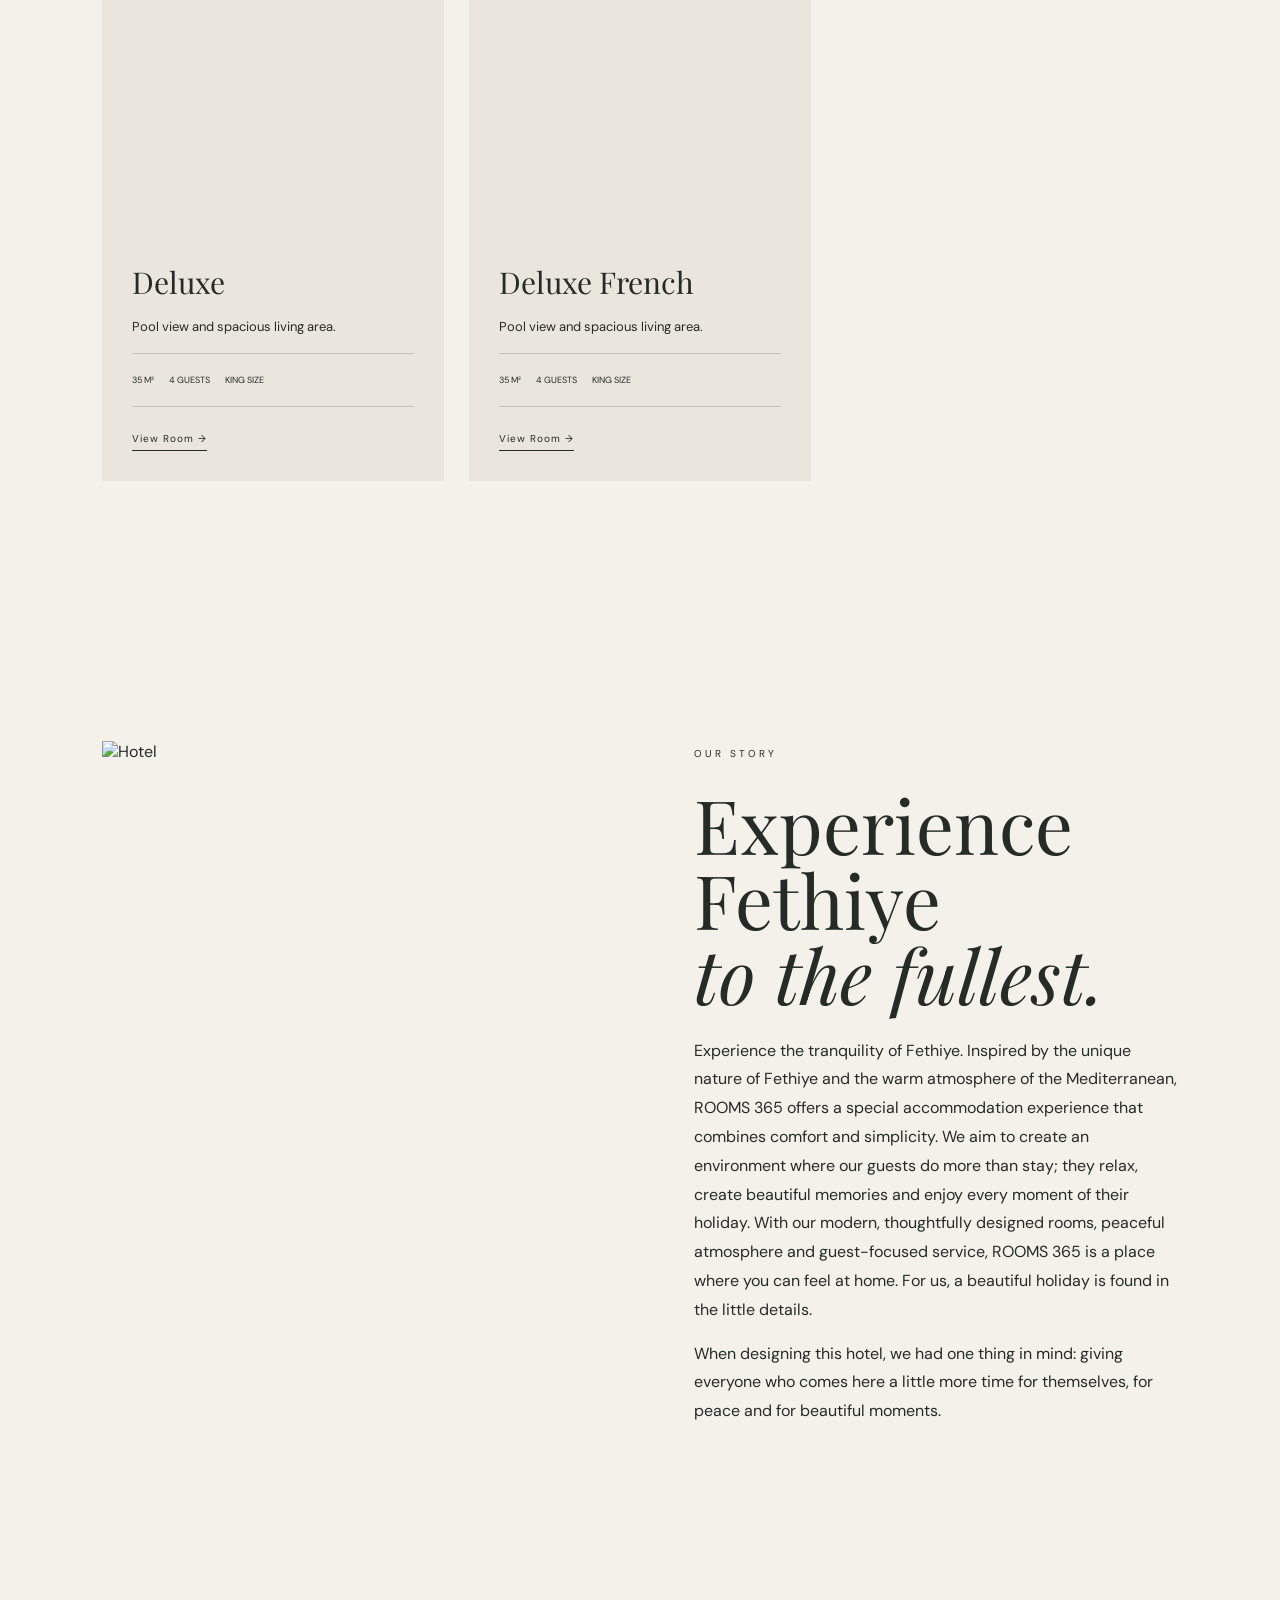
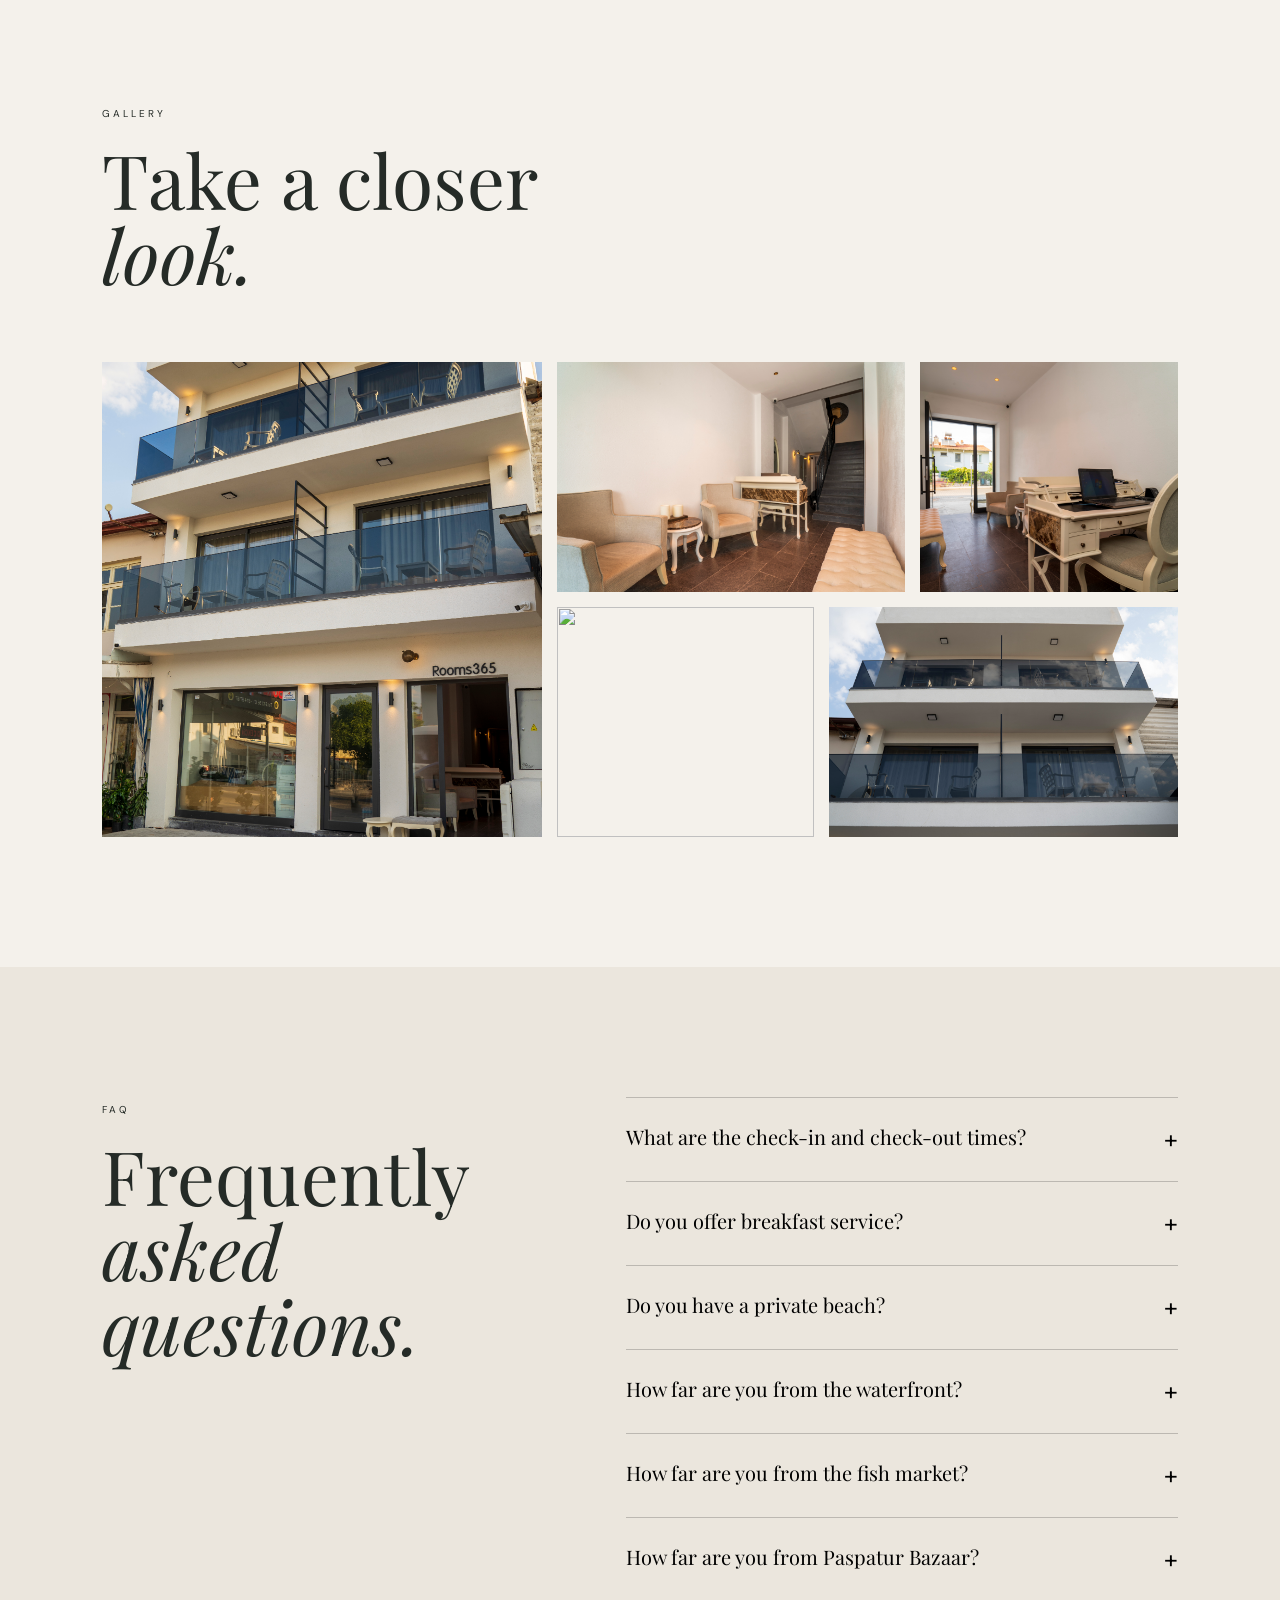
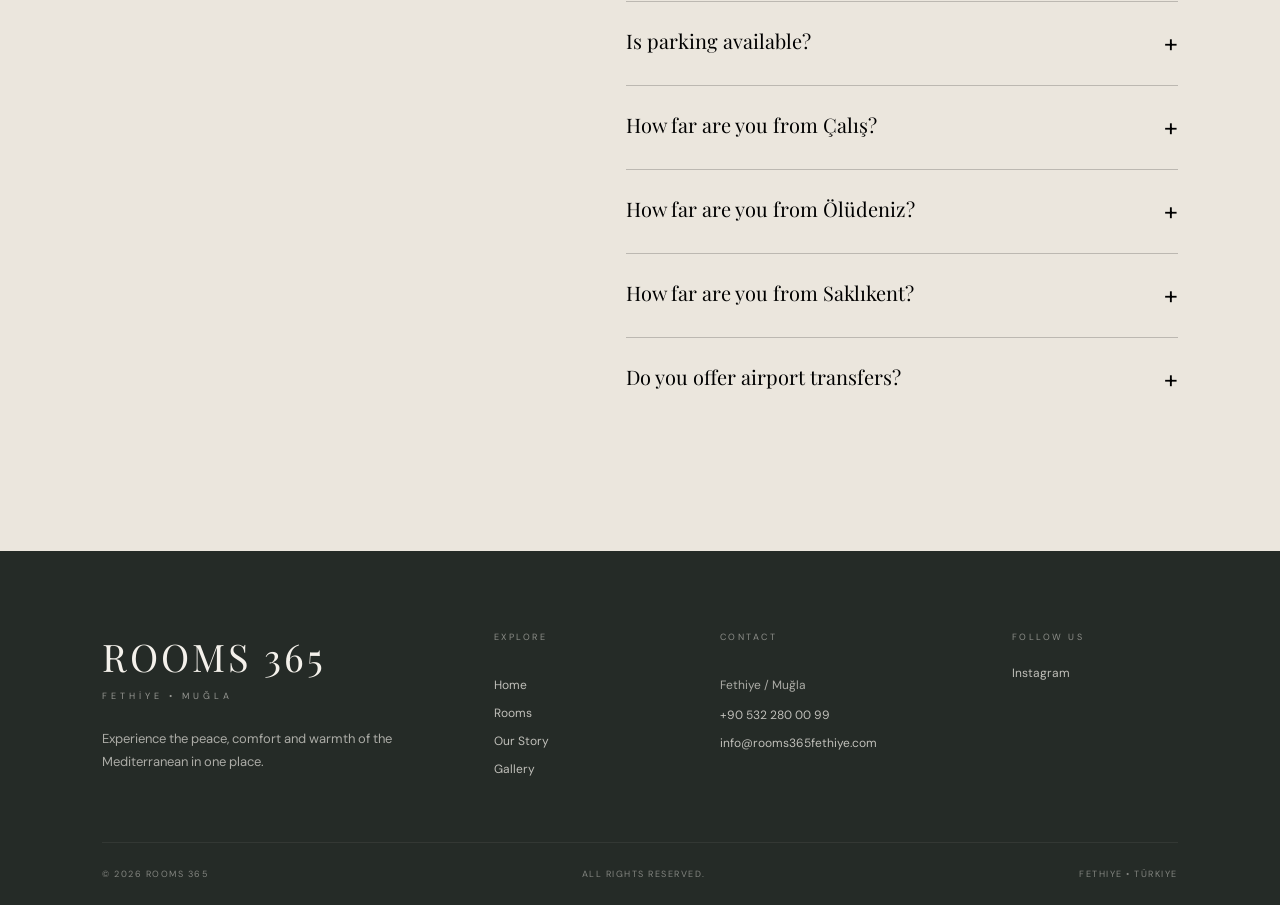
==== commit 1a7f200e: "sss update" ====
--- a/en/index.html
+++ b/en/index.html
@@ -824,6 +824,27 @@
 
            <button class="faq-question">
 
+               Do you offer breakfast service?
+
+               <span>+</span>
+
+           </button>
+
+           <div class="faq-answer">
+
+               <p>
+
+                   We only offer accommodation services; we do not offer breakfast service.
+
+               </p>
+
+           </div>
+
+       </div>
+       <div class="faq-item">
+
+           <button class="faq-question">
+
                Do you have a private beach?
 
                <span>+</span>
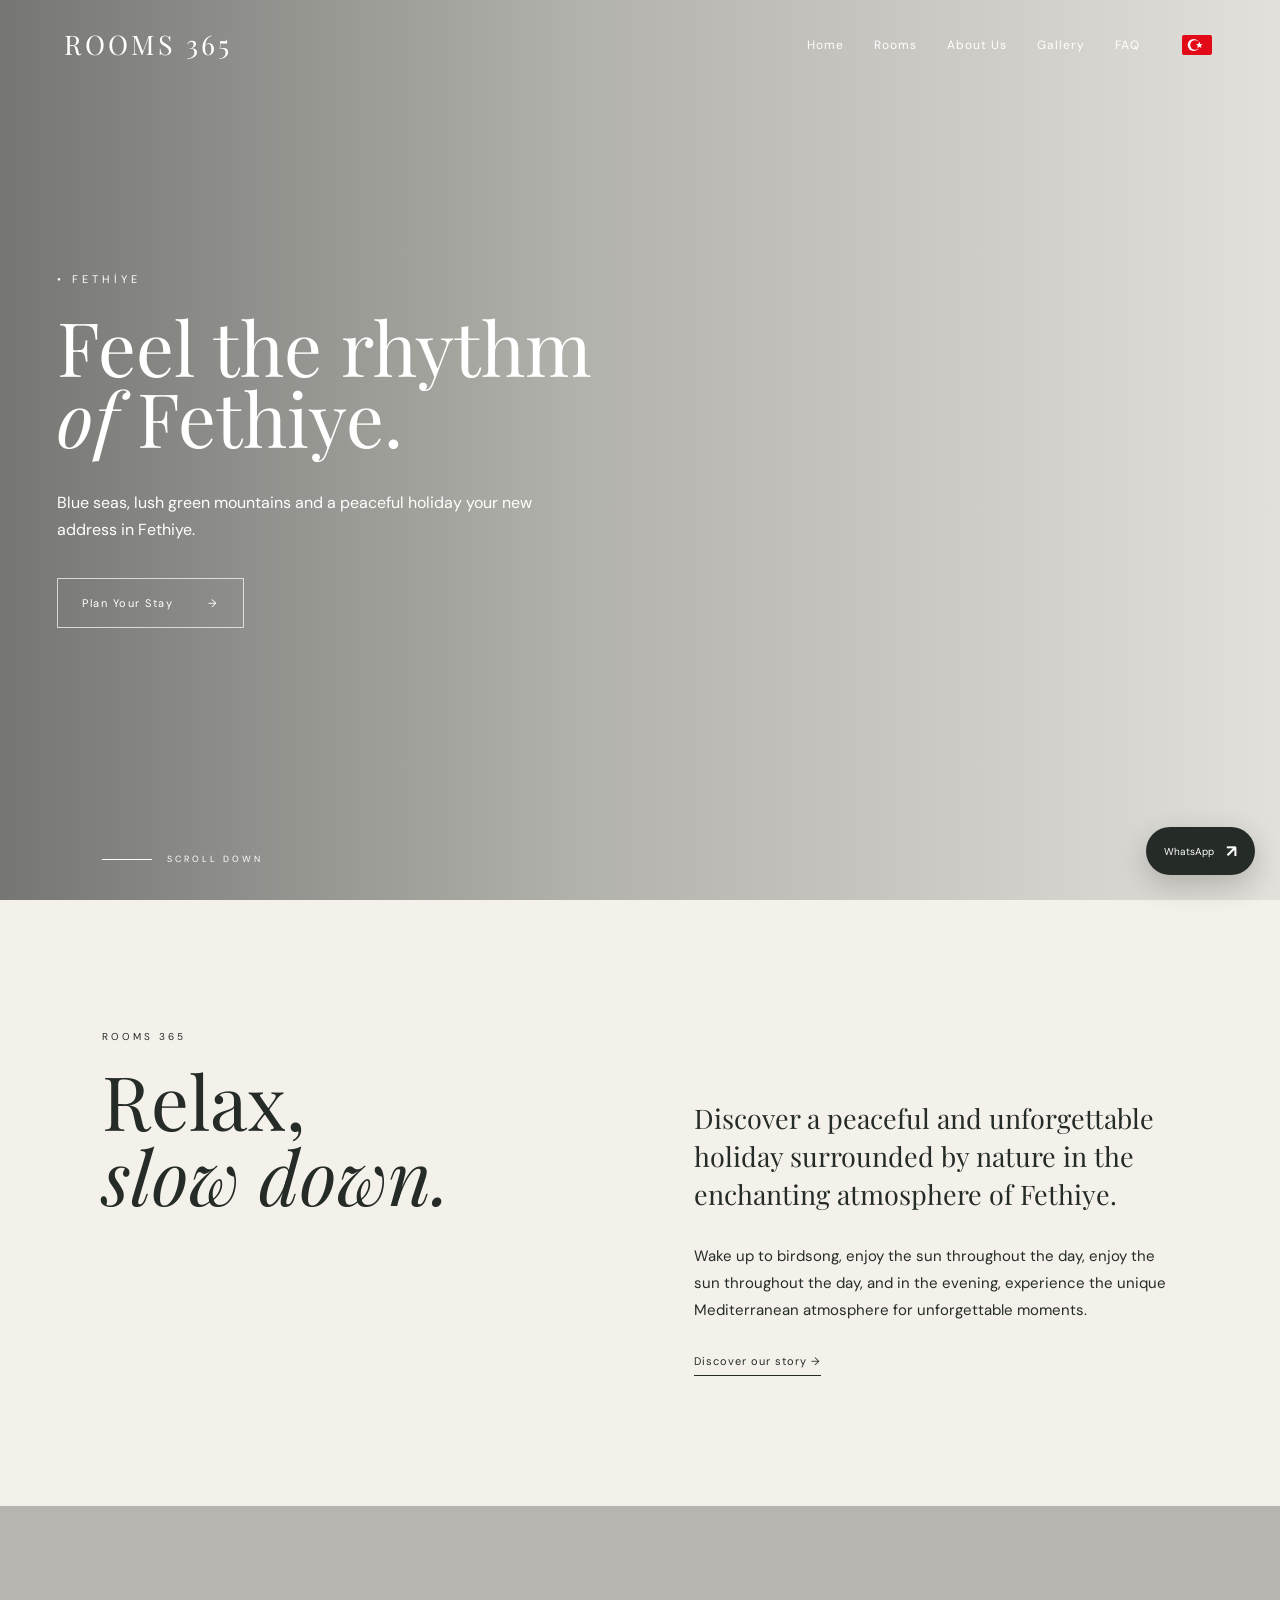
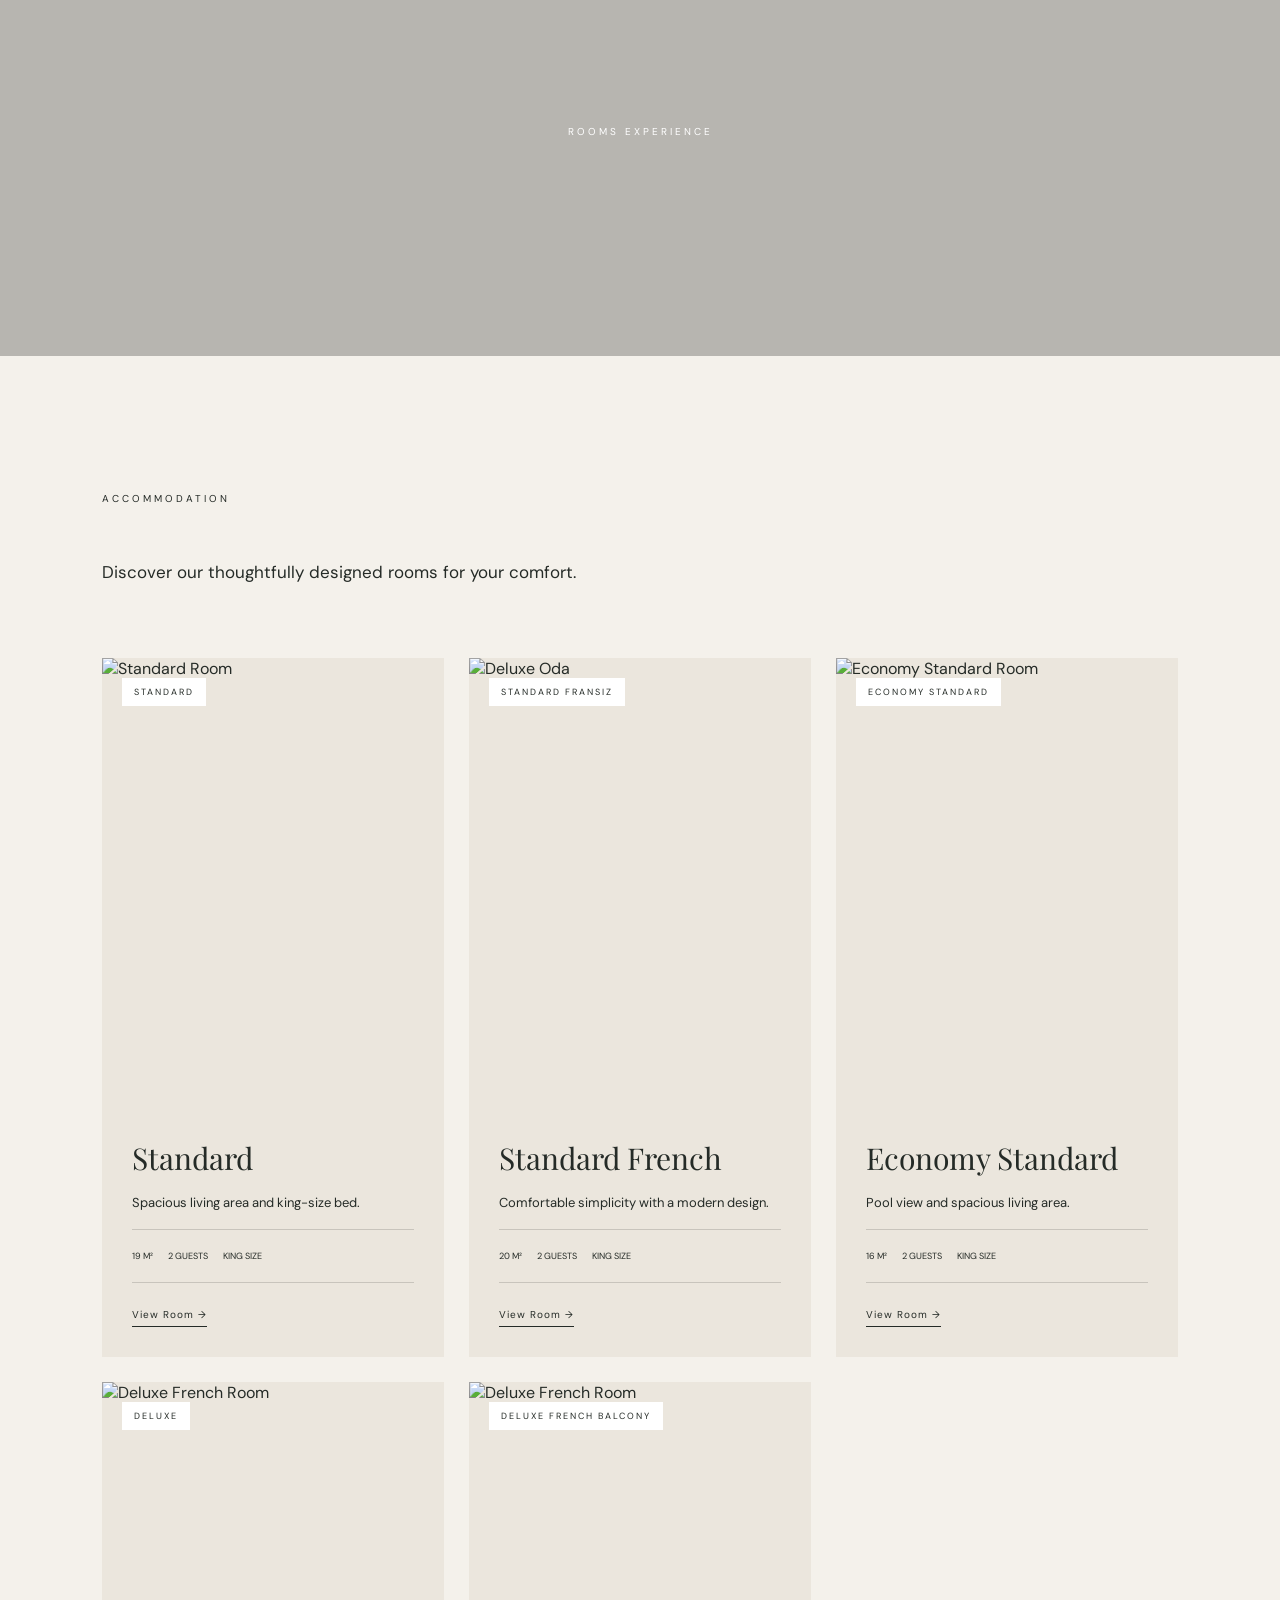
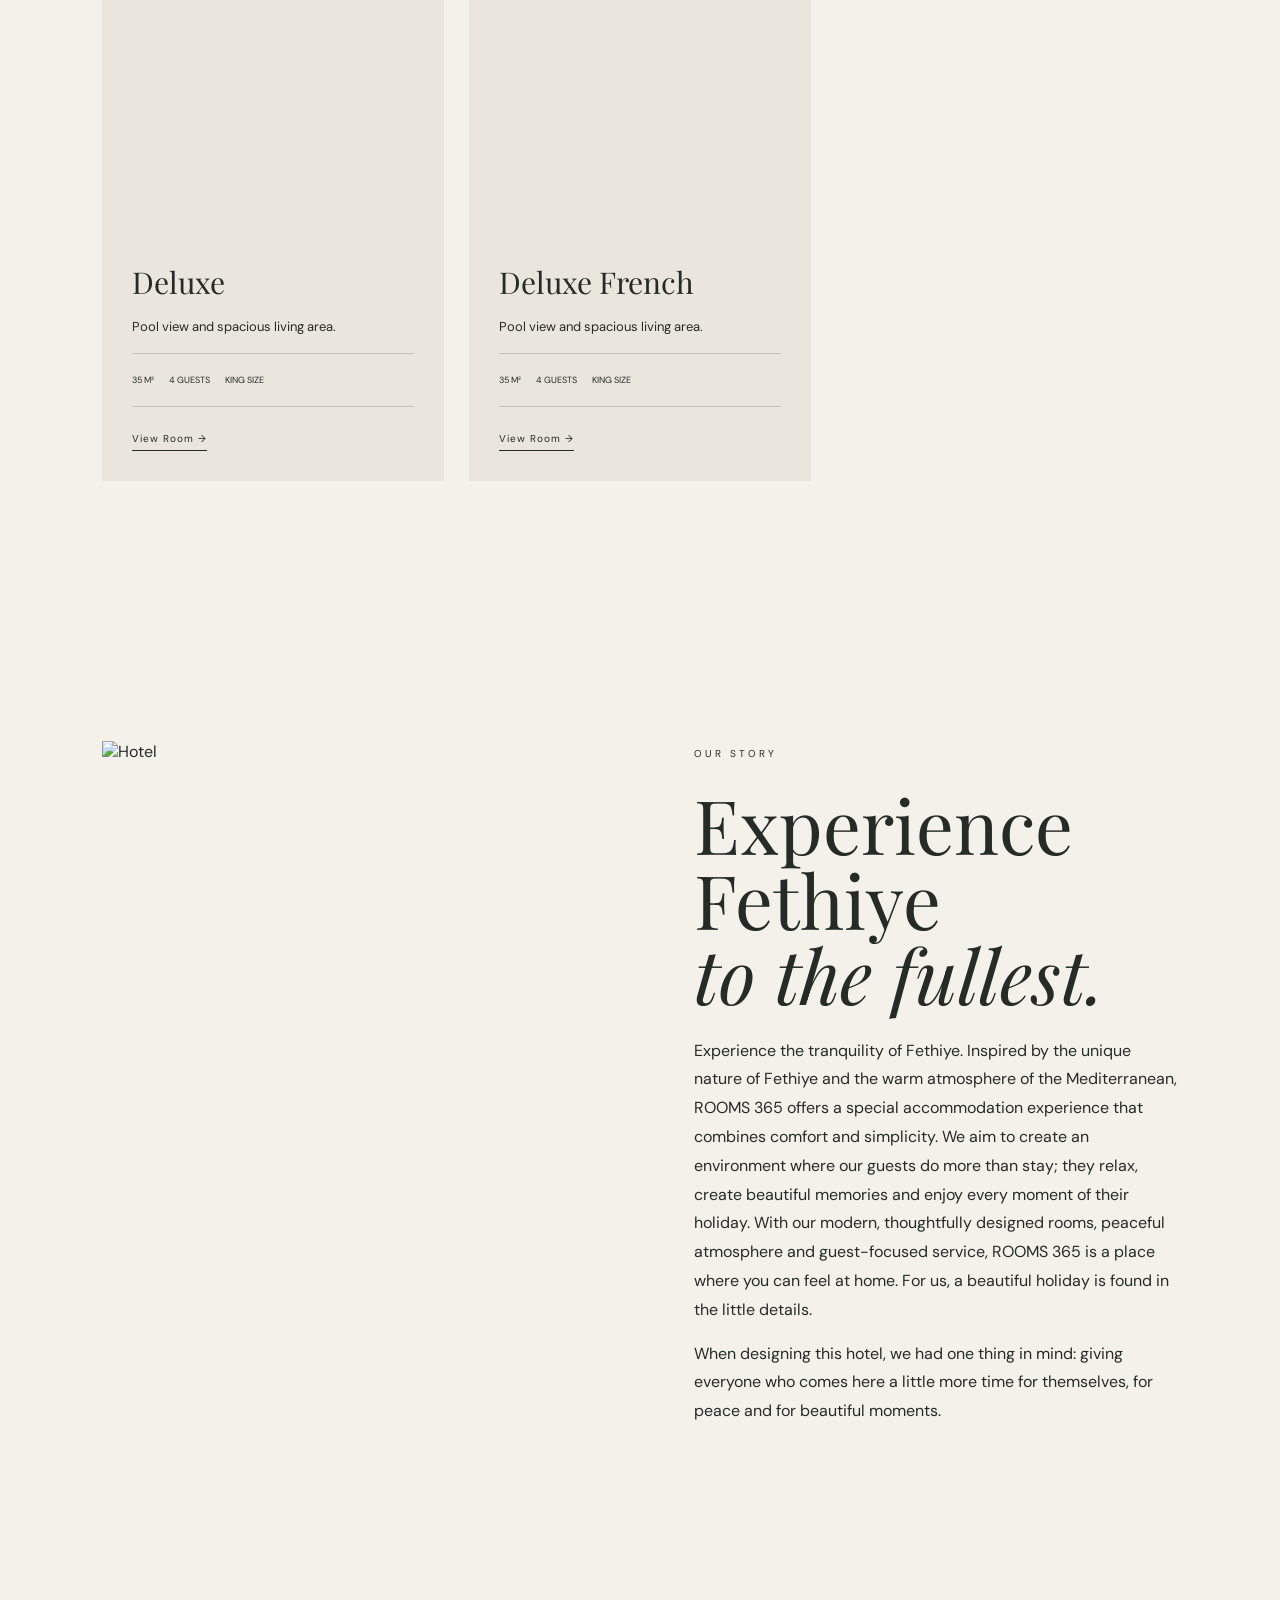
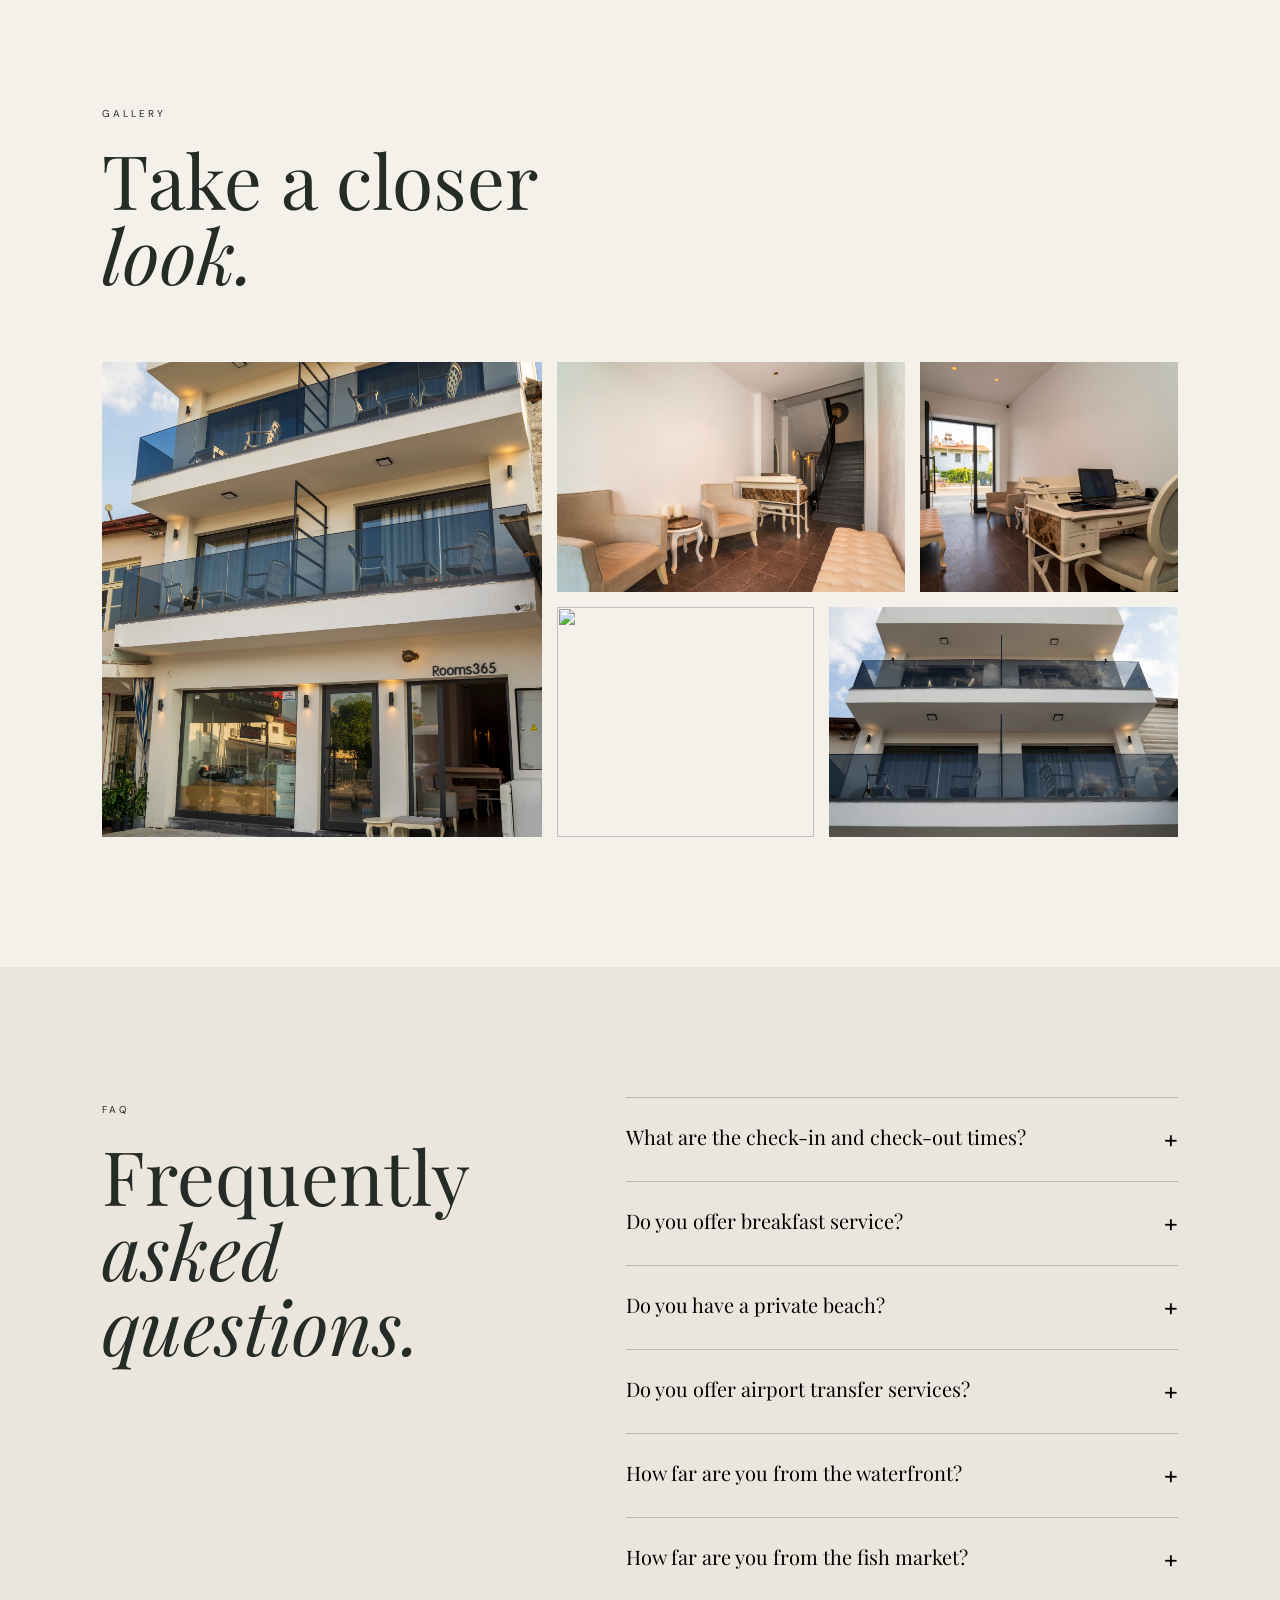
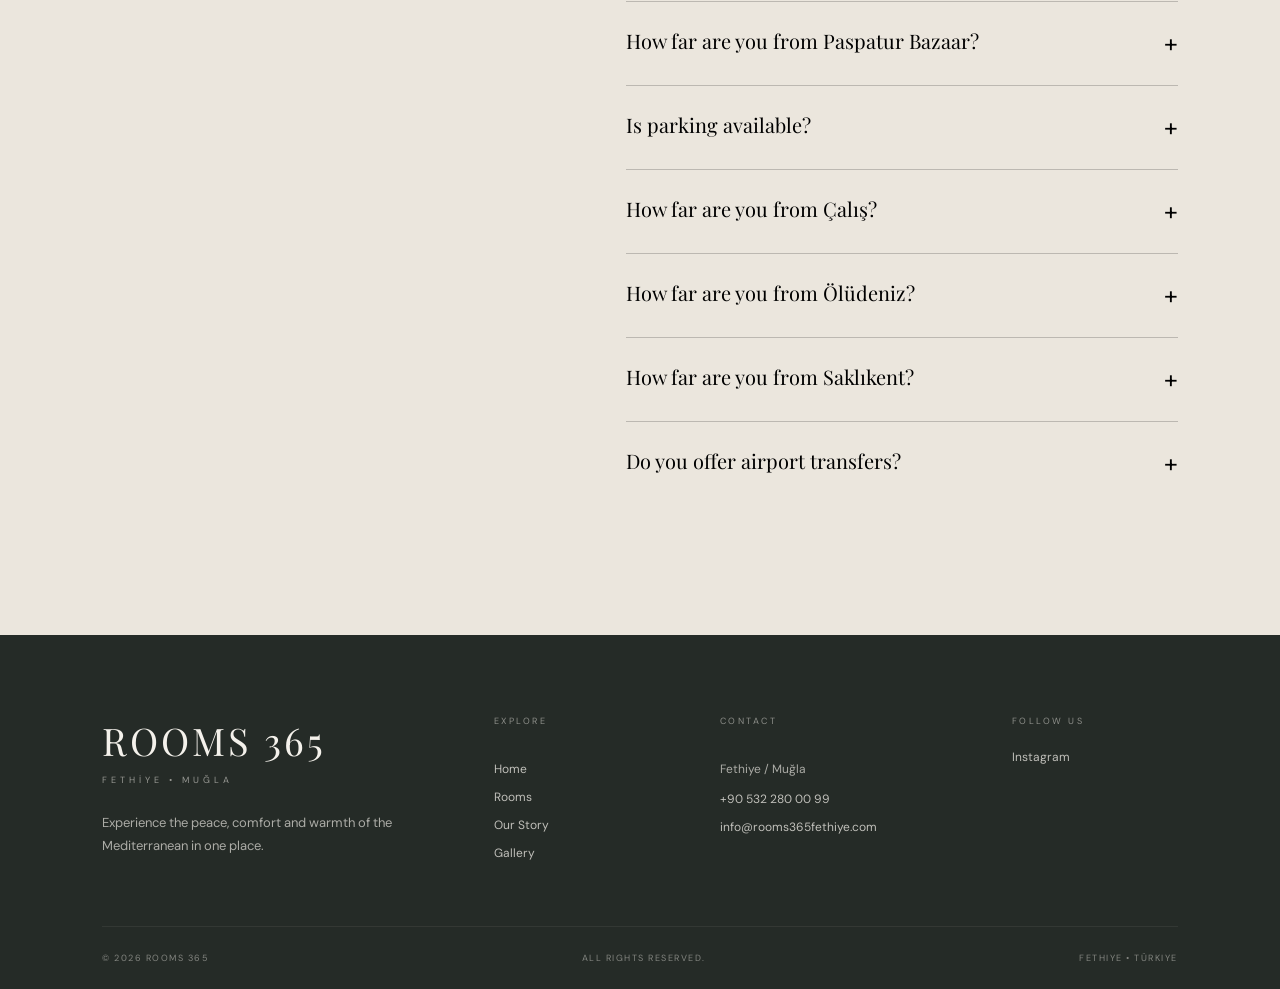
==== commit 1b02f420: "sss update 2" ====
--- a/en/index.html
+++ b/en/index.html
@@ -862,11 +862,32 @@
            </div>
 
        </div>
-
        <div class="faq-item">
 
            <button class="faq-question">
 
+               Do you offer airport transfer services?
+
+               <span>+</span>
+
+           </button>
+
+           <div class="faq-answer">
+
+               <p>
+
+                   You do not have a transfer service.
+
+               </p>
+
+           </div>
+
+       </div>
+
+       <div class="faq-item">
+
+           <button class="faq-question">
+
                How far are you from the waterfront?
 
                <span>+</span>
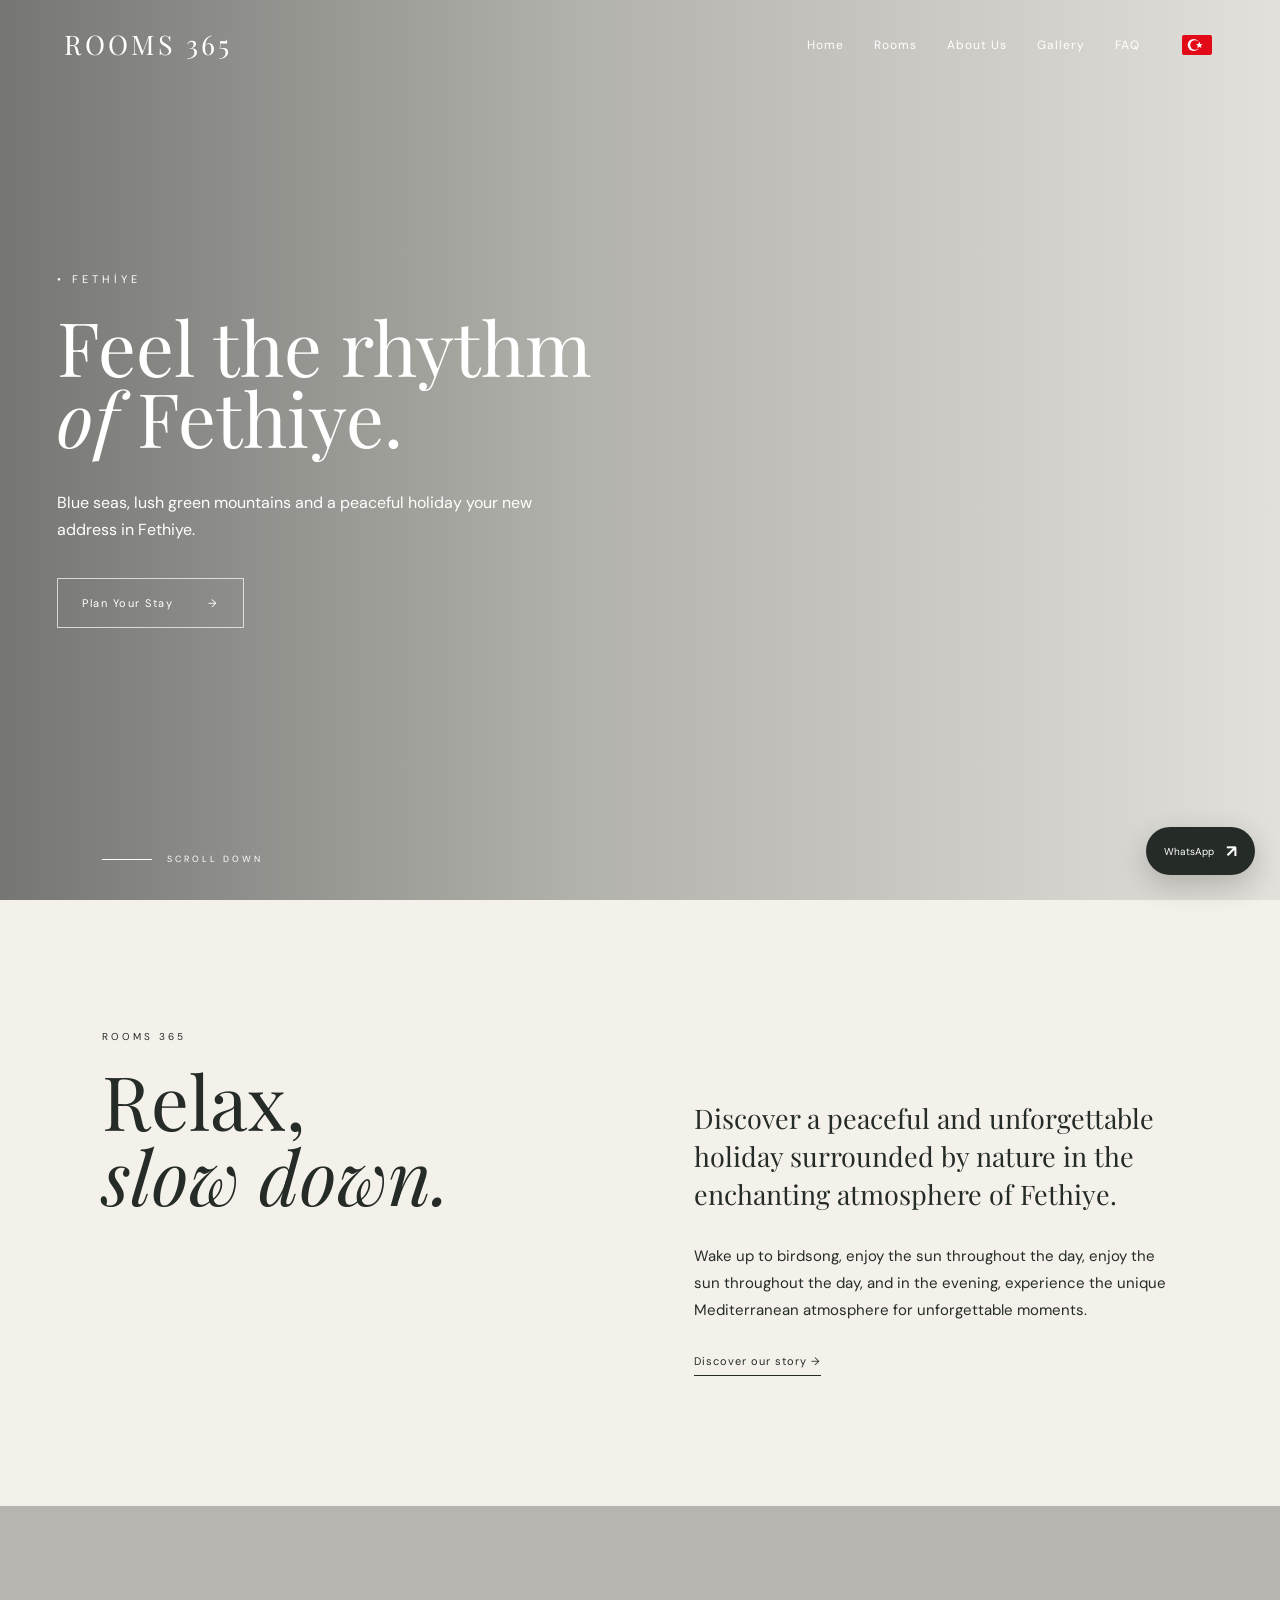
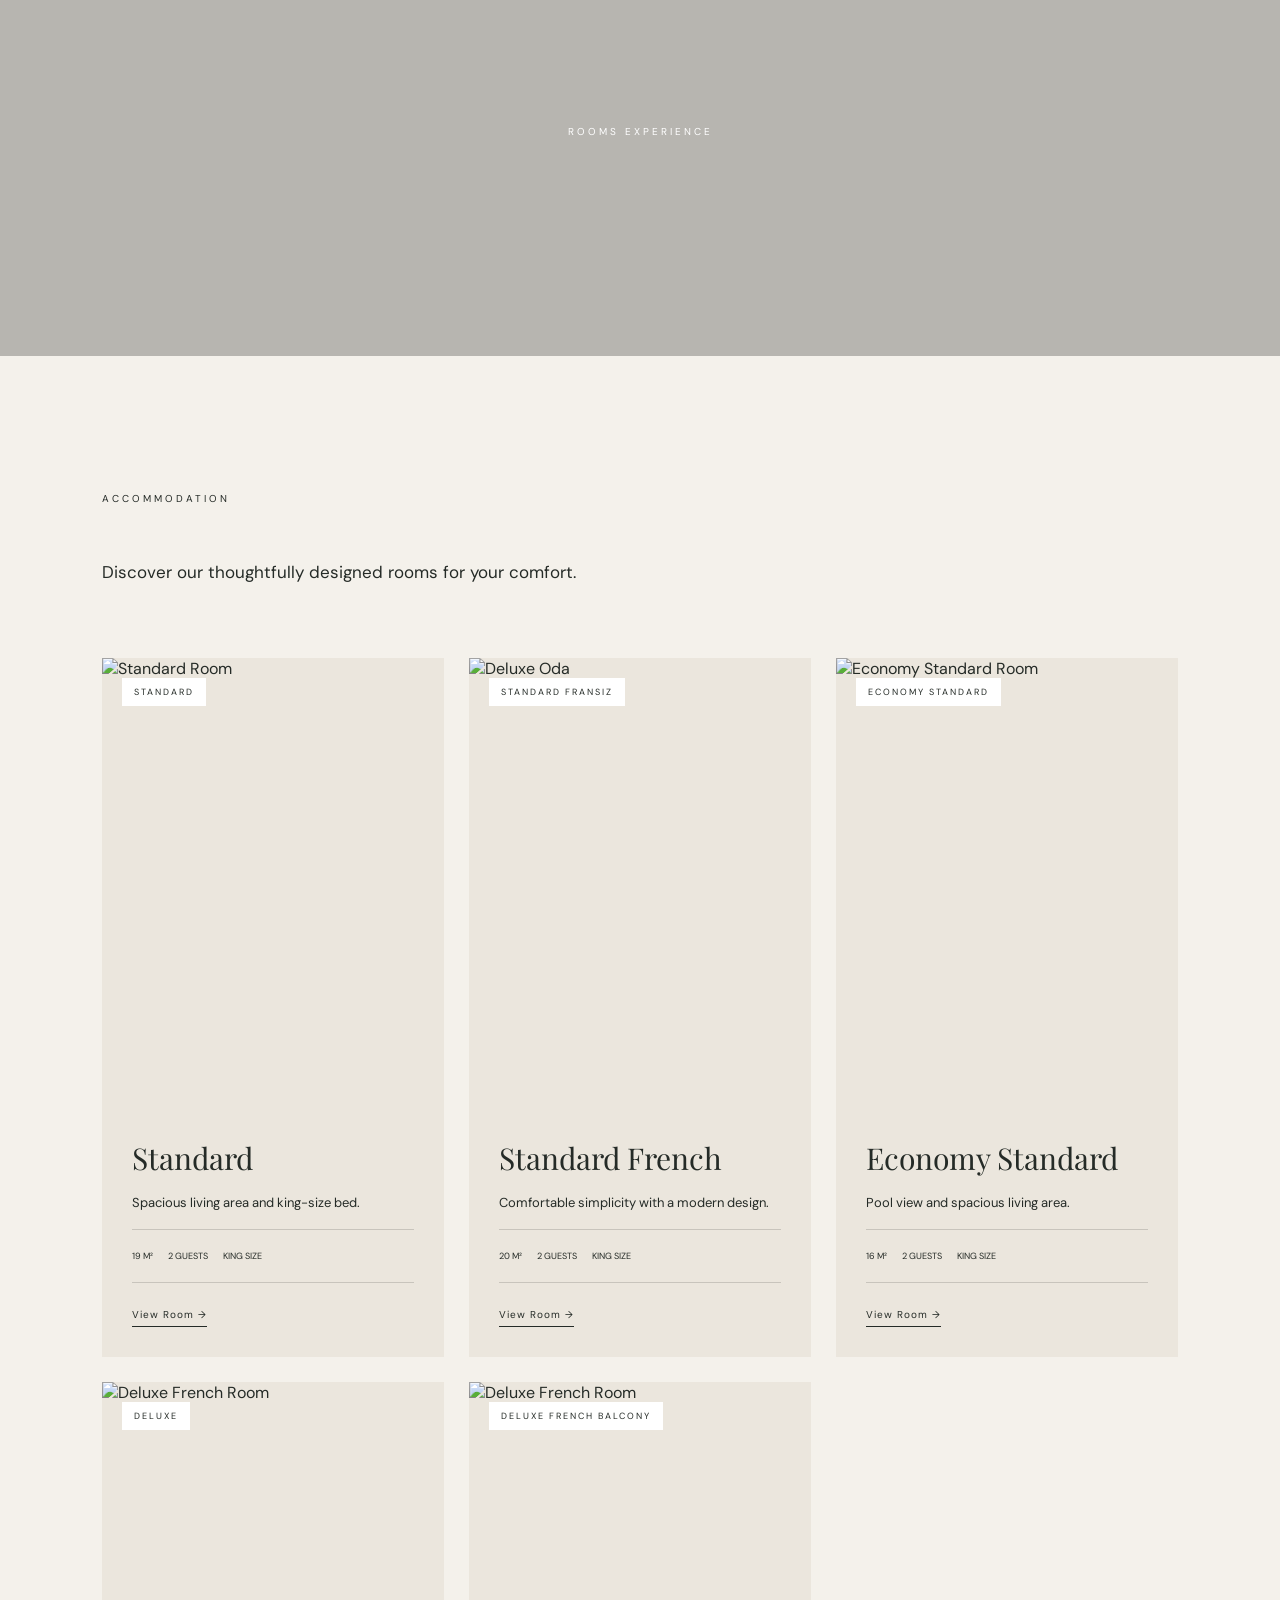
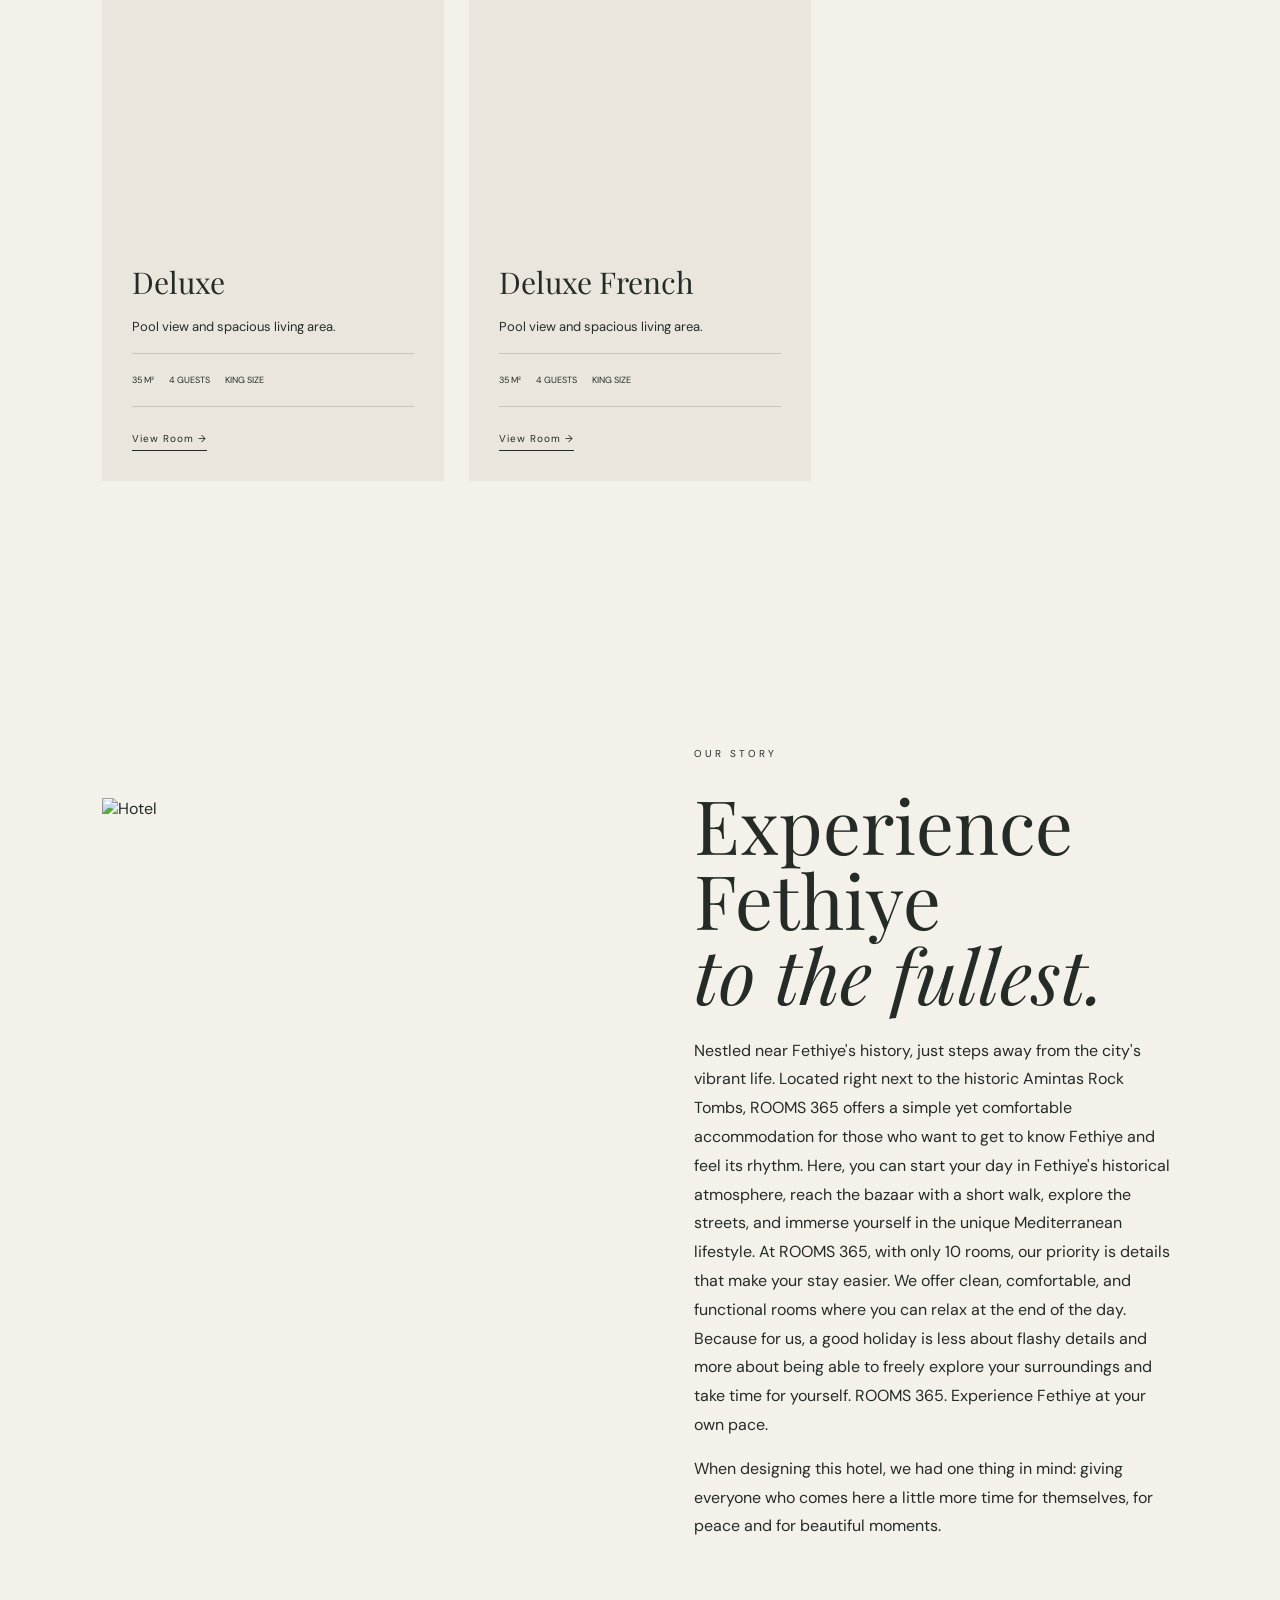
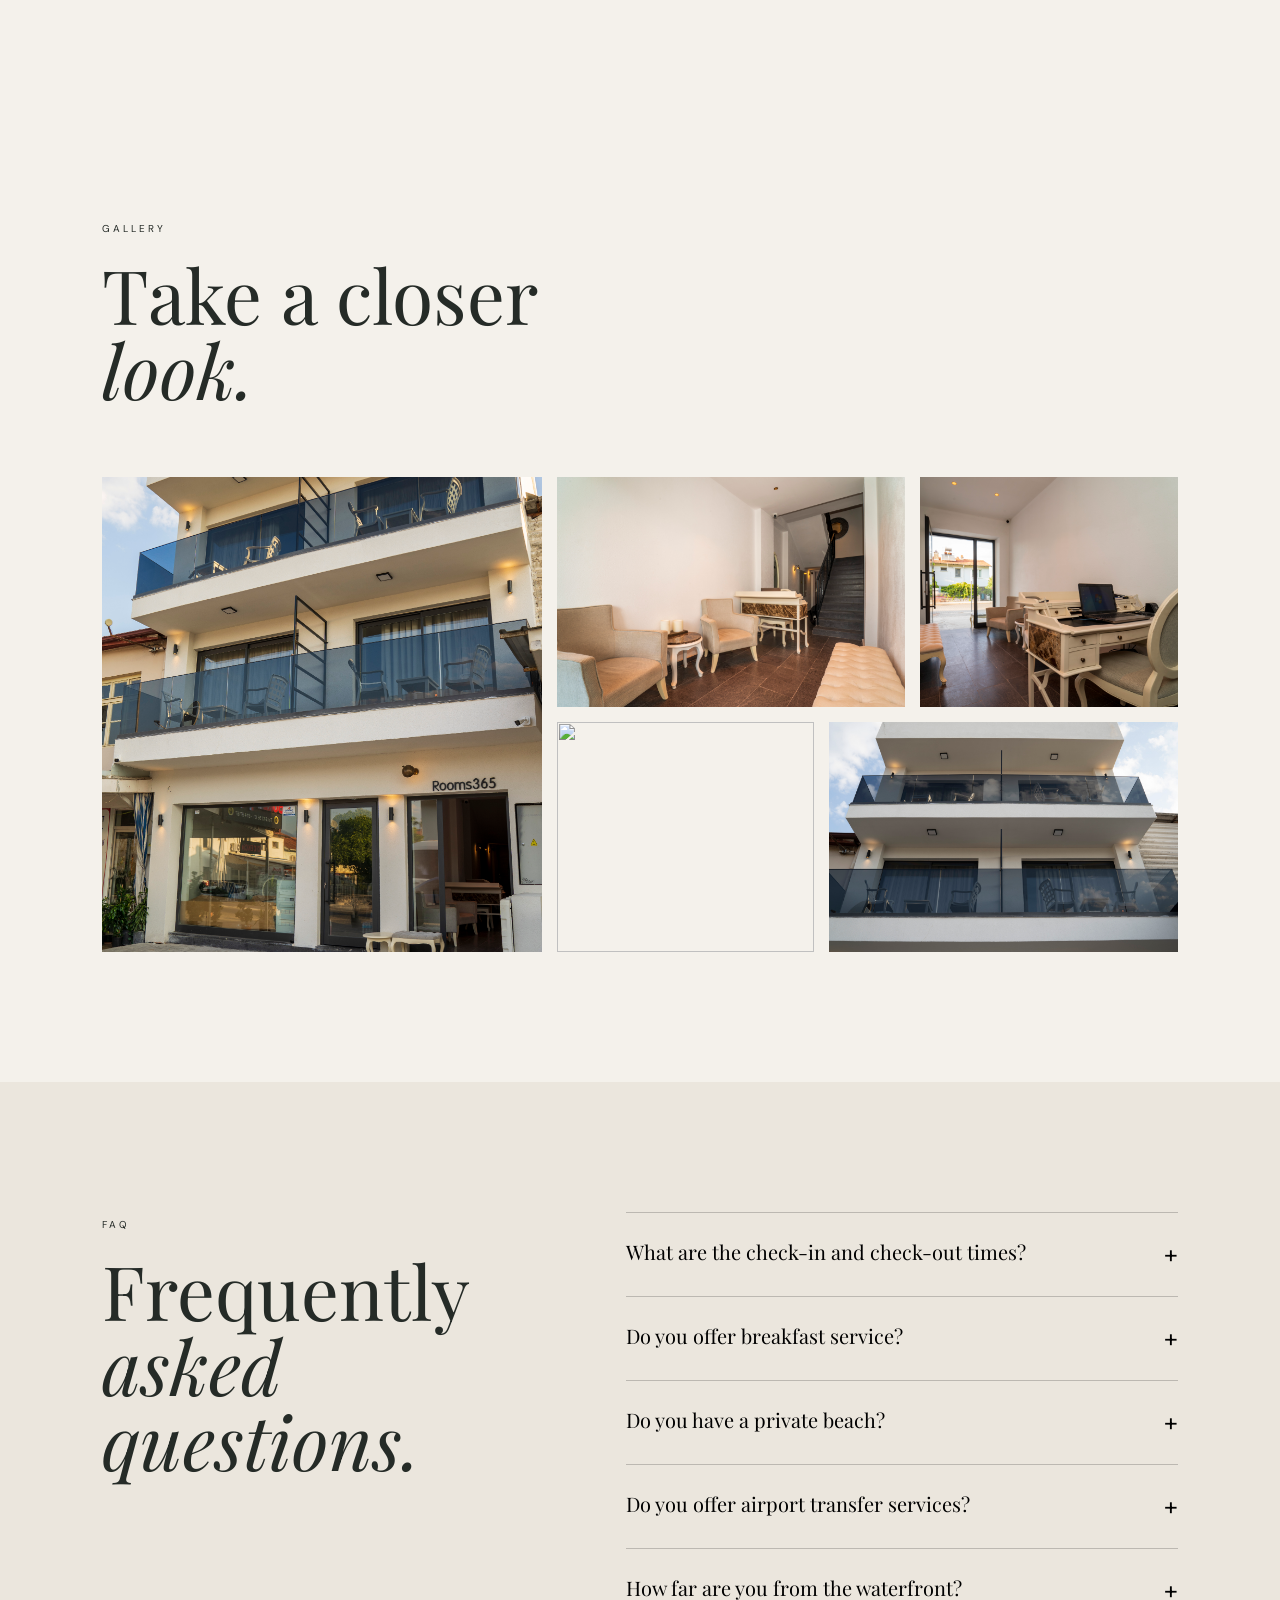
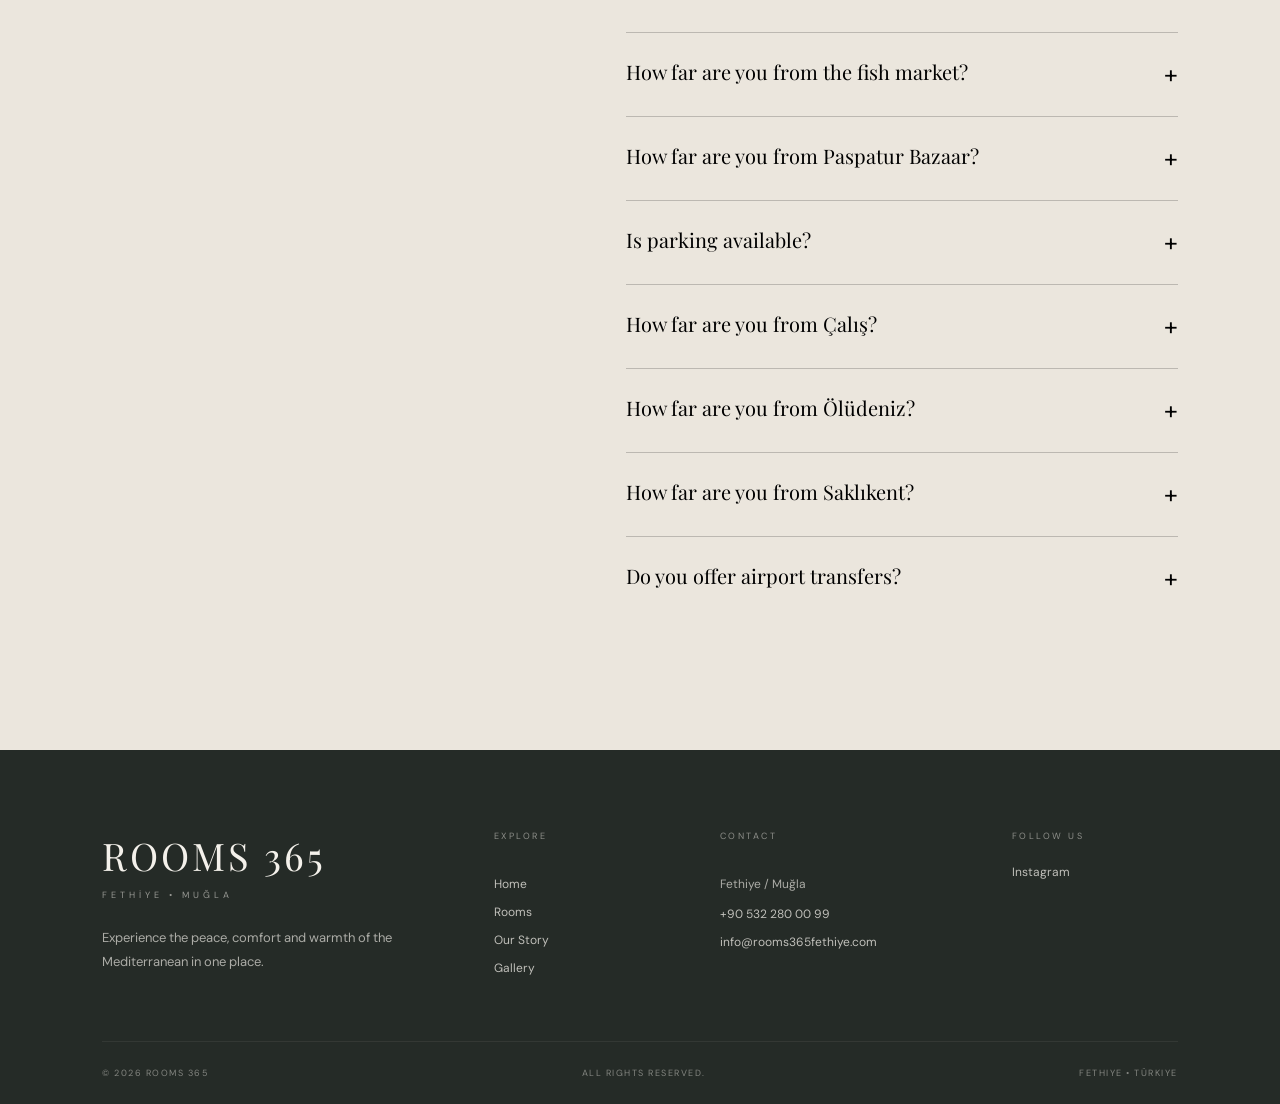
==== commit 9c59cbfc: "update our story" ====
--- a/en/index.html
+++ b/en/index.html
@@ -712,15 +712,17 @@
 
        <p>
 
-           Experience the tranquility of Fethiye.
-
-Inspired by the unique nature of Fethiye and the warm atmosphere of the Mediterranean, ROOMS 365 offers a special accommodation experience that combines comfort and simplicity.
-
-We aim to create an environment where our guests do more than stay; they relax, create beautiful memories and enjoy every moment of their holiday.
-
-With our modern, thoughtfully designed rooms, peaceful atmosphere and guest-focused service, ROOMS 365 is a place where you can feel at home.
-
-For us, a beautiful holiday is found in the little details.
+           Nestled near Fethiye's history, just steps away from the city's vibrant life.
+
+Located right next to the historic Amintas Rock Tombs, ROOMS 365 offers a simple yet comfortable accommodation for those who want to get to know Fethiye and feel its rhythm.
+
+Here, you can start your day in Fethiye's historical atmosphere, reach the bazaar with a short walk, explore the streets, and immerse yourself in the unique Mediterranean lifestyle.
+
+At ROOMS 365, with only 10 rooms, our priority is details that make your stay easier. We offer clean, comfortable, and functional rooms where you can relax at the end of the day.
+
+Because for us, a good holiday is less about flashy details and more about being able to freely explore your surroundings and take time for yourself.
+
+ROOMS 365. Experience Fethiye at your own pace.
 
        </p>
 
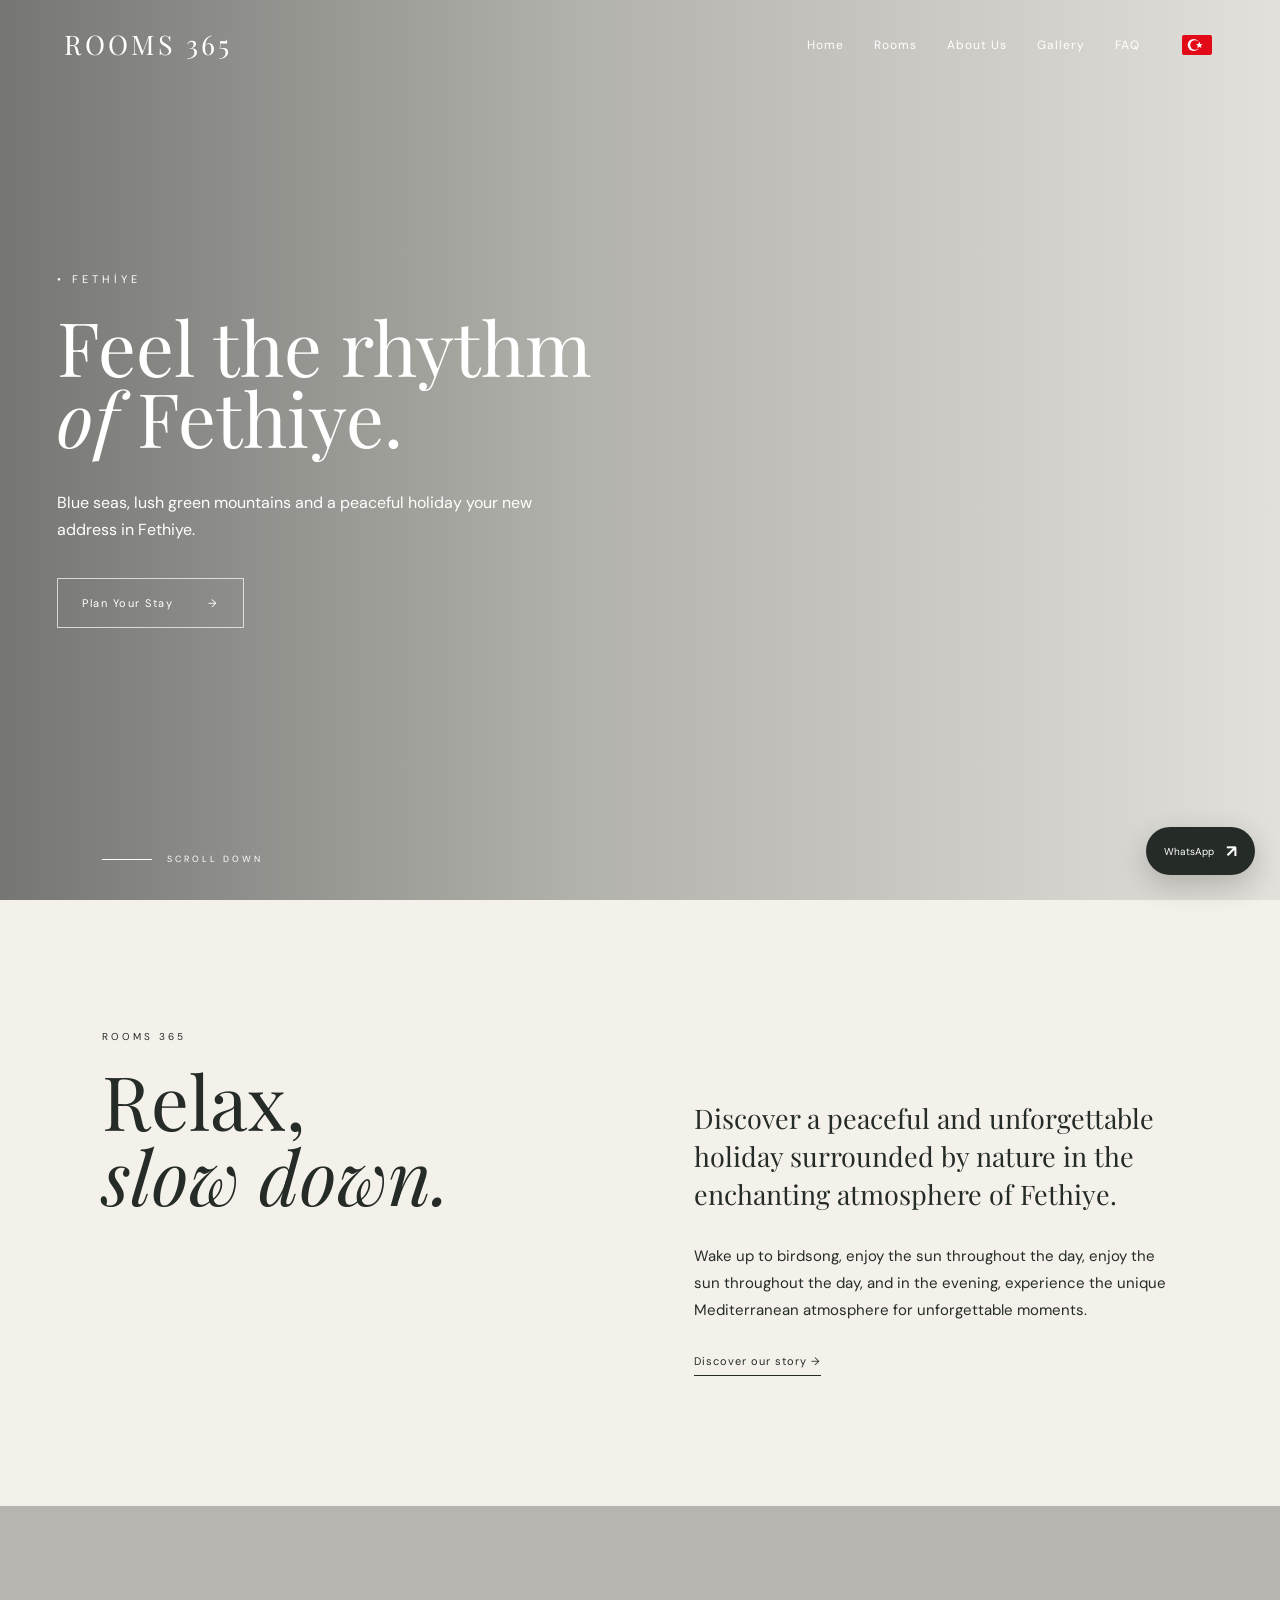
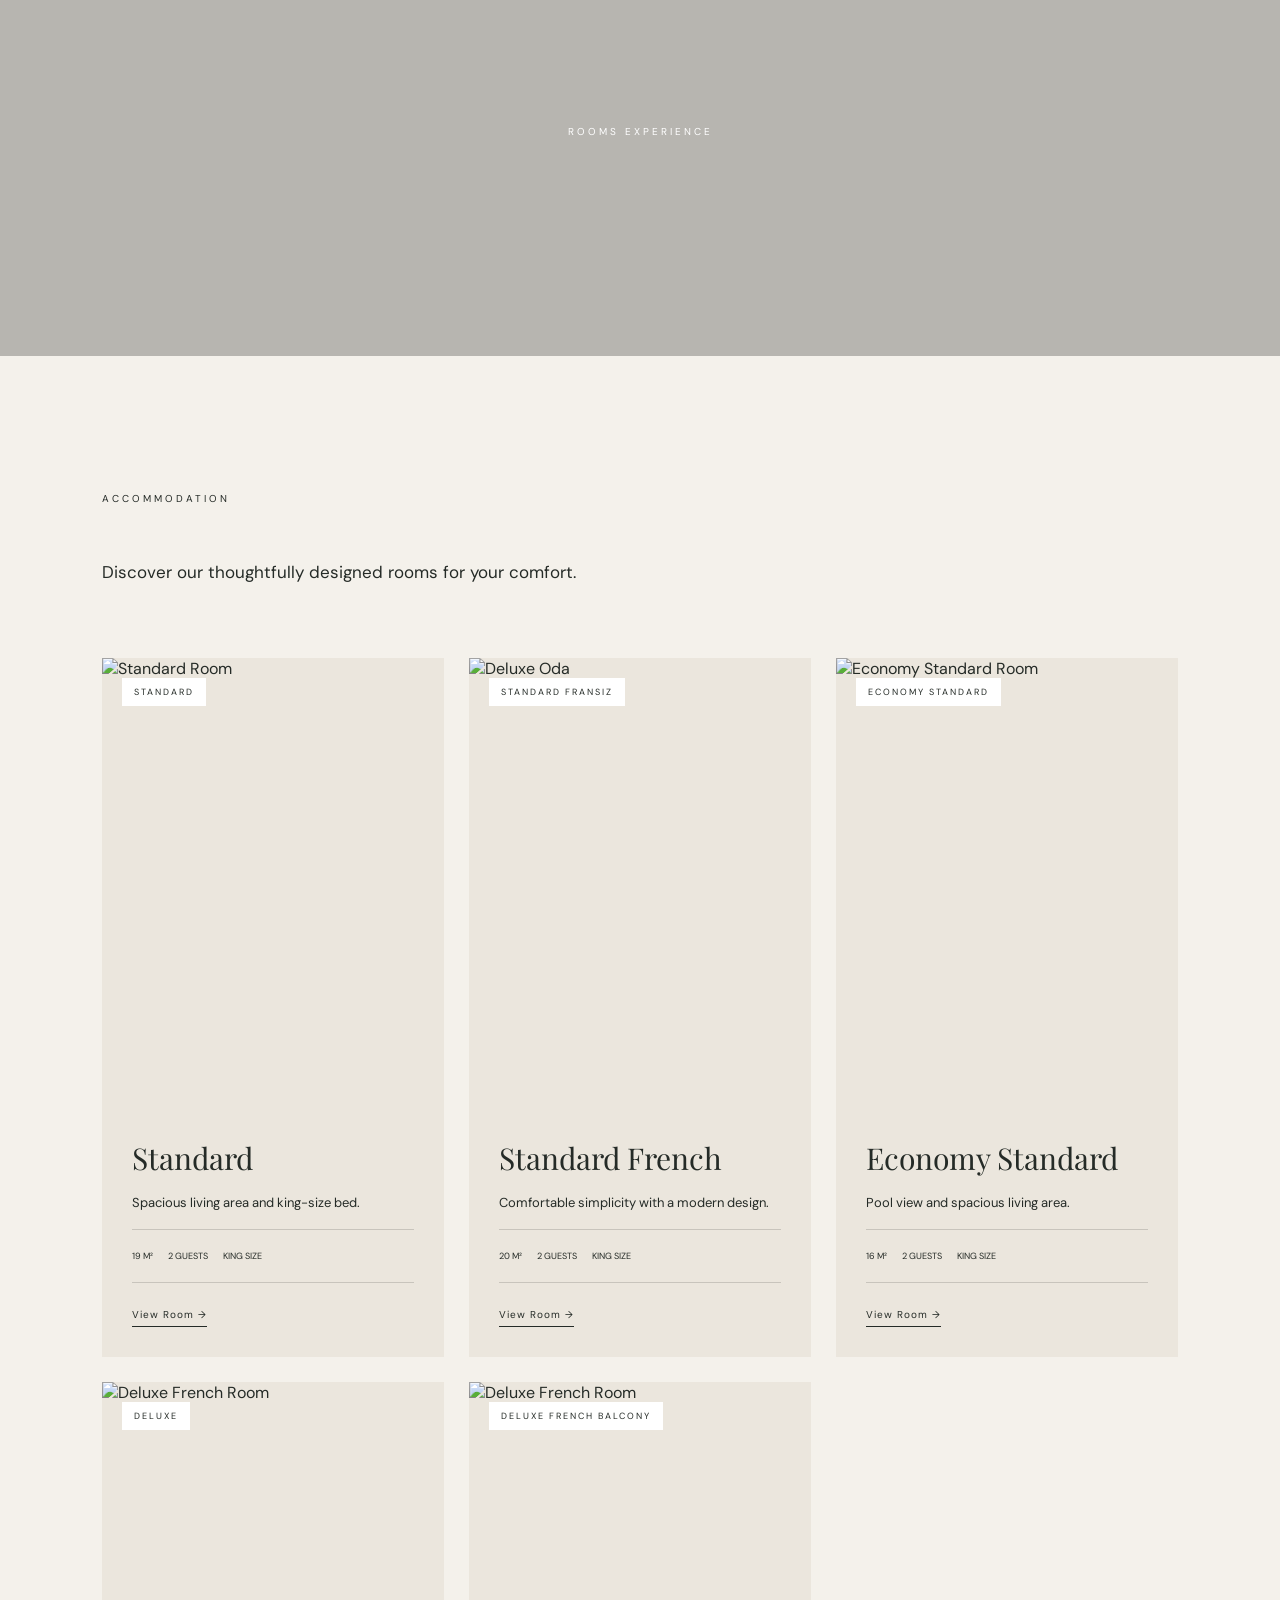
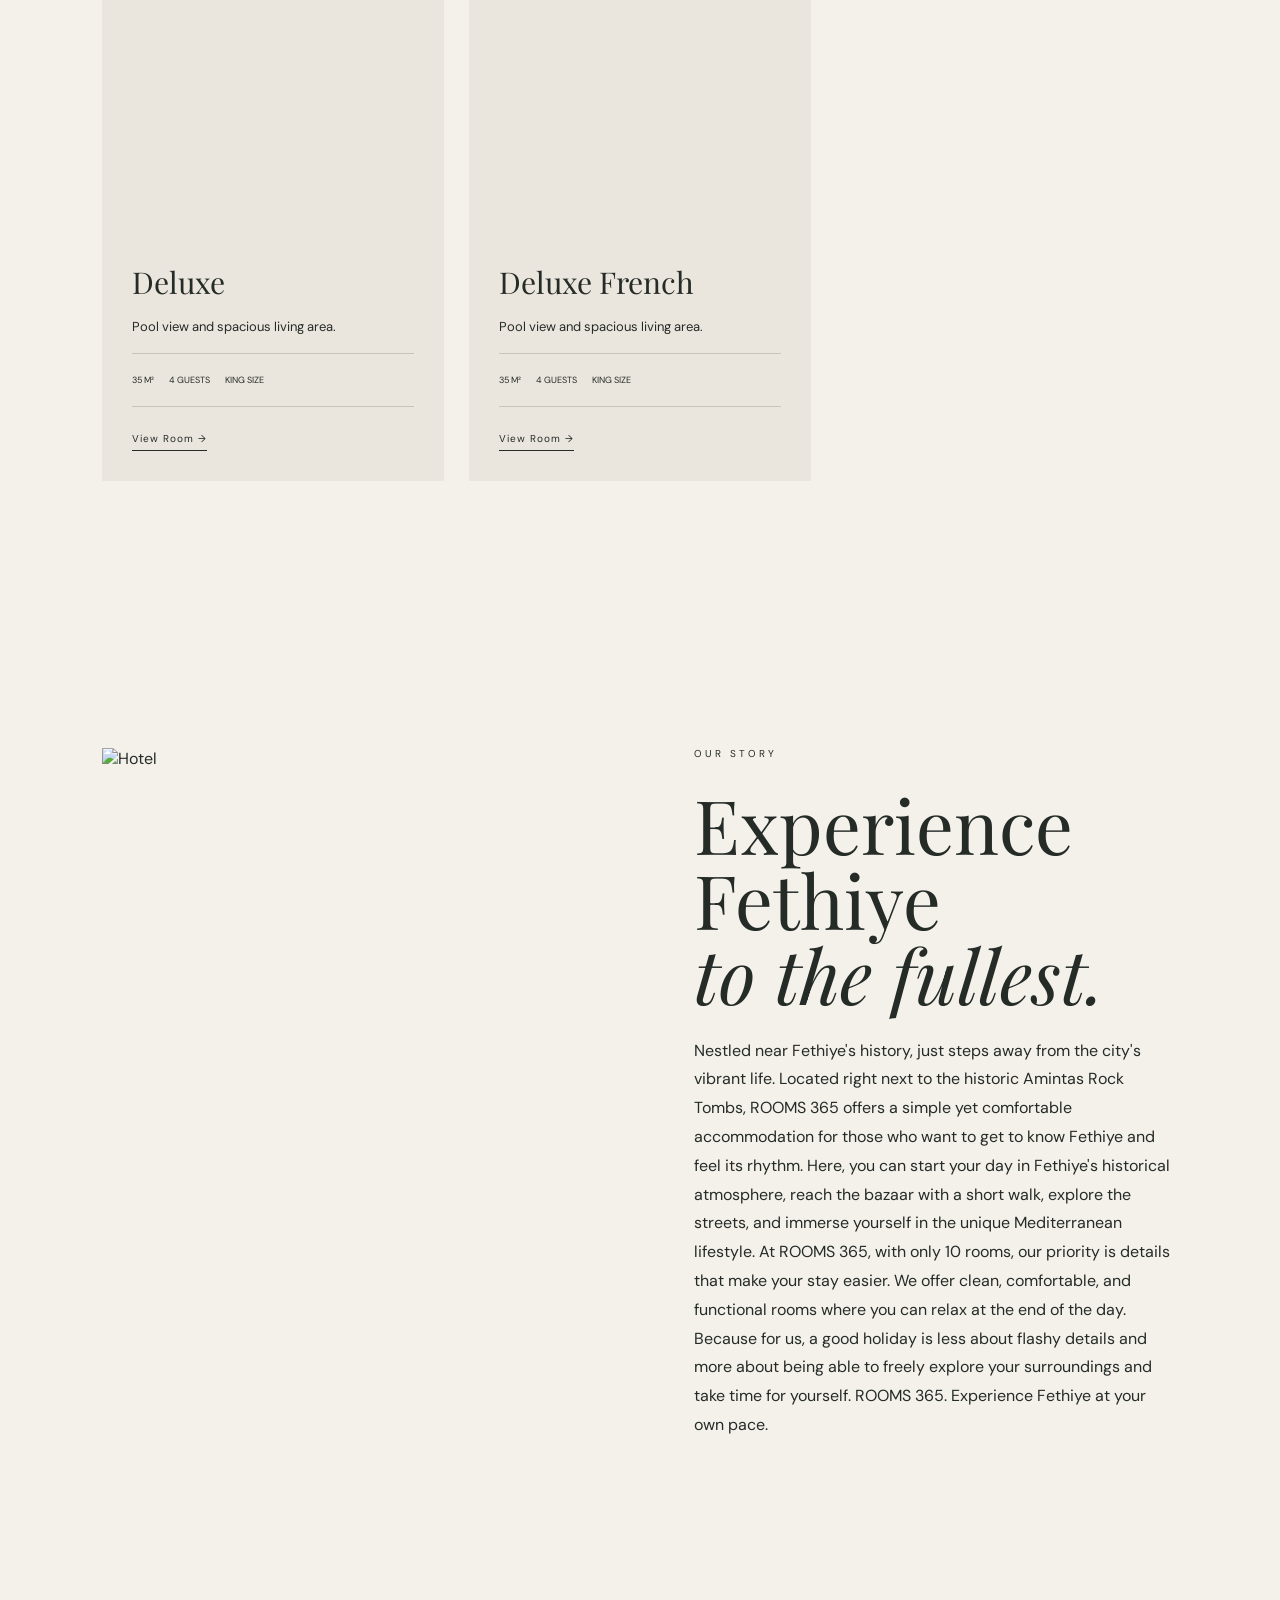
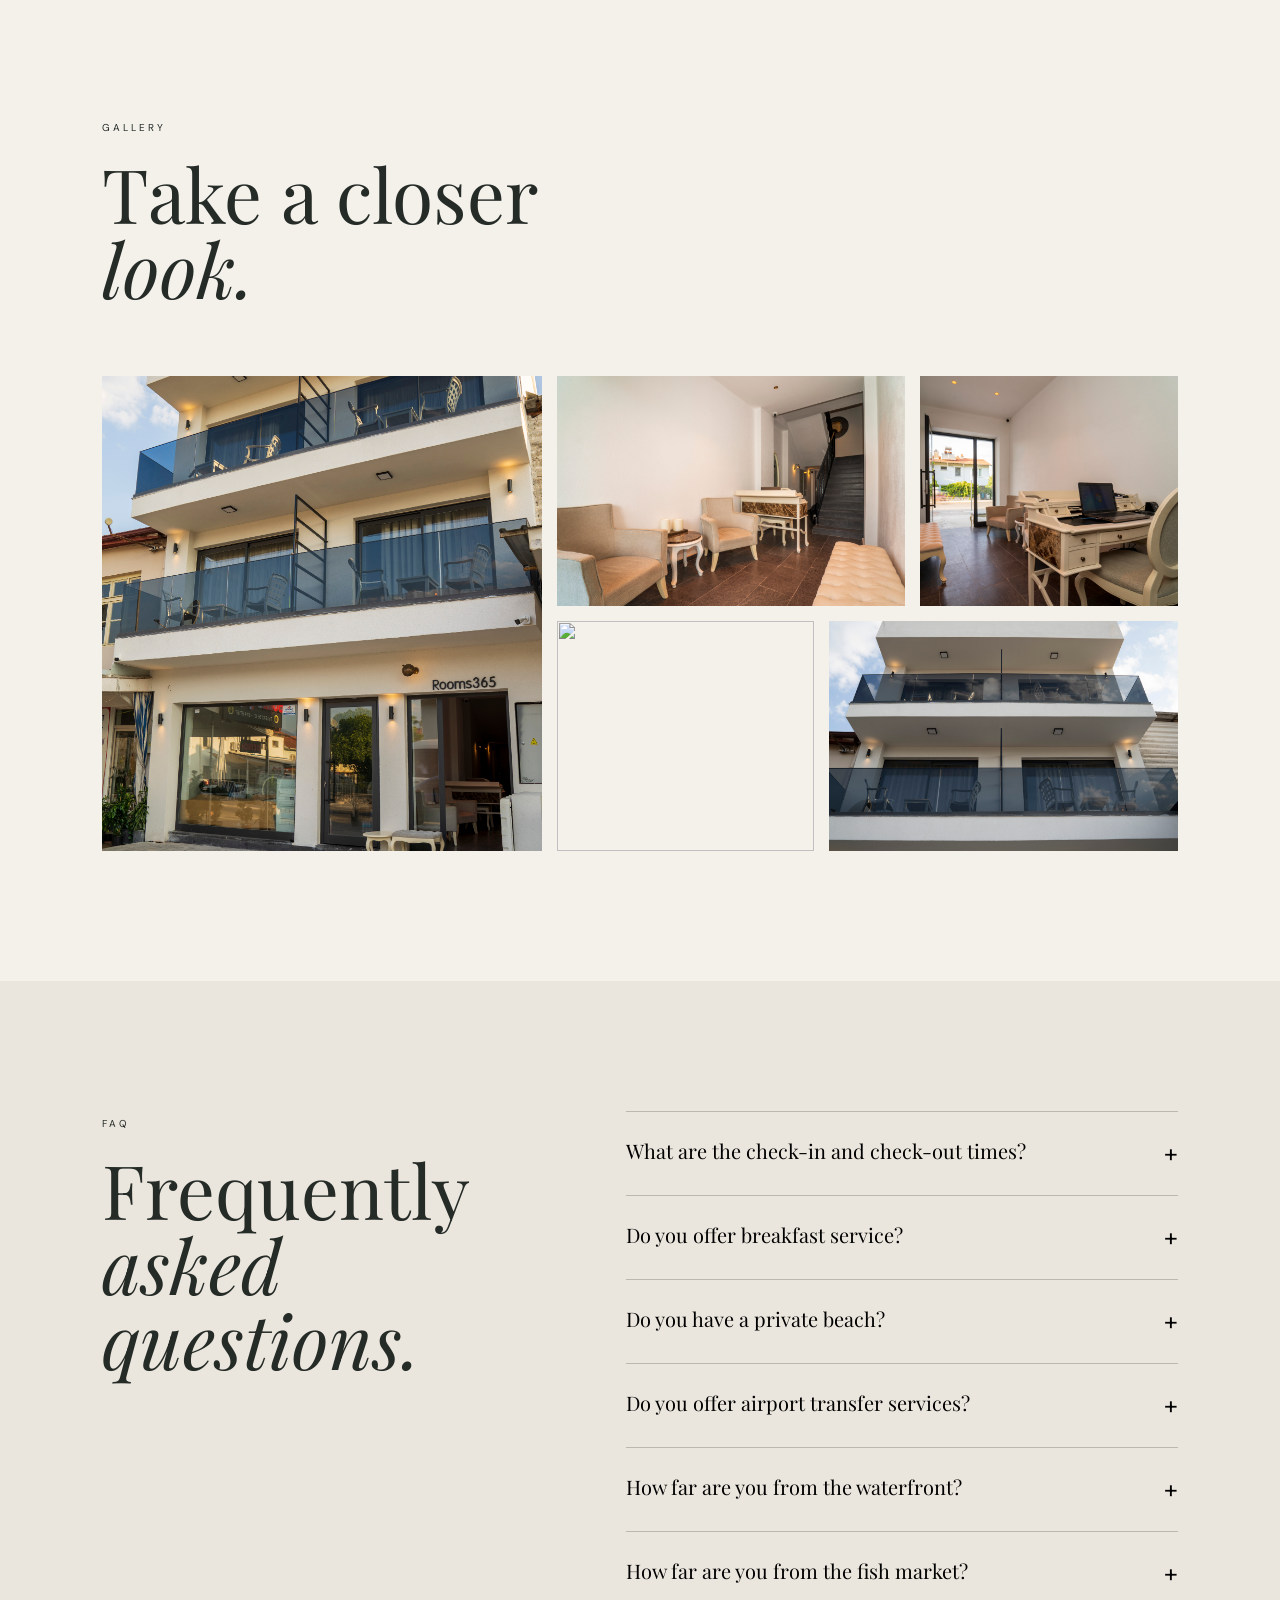
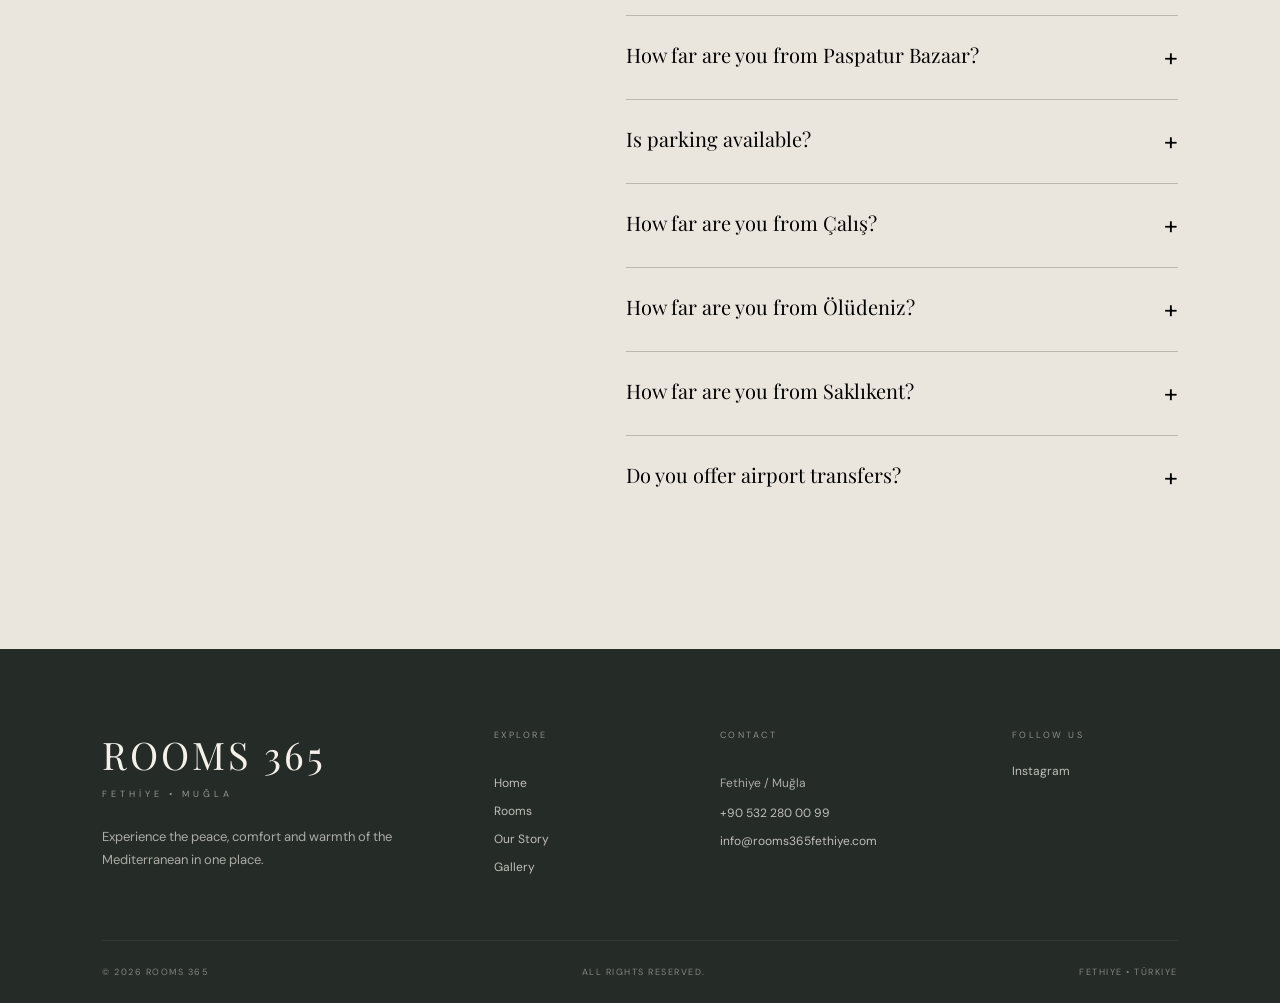
==== commit 383f9285: "update" ====
--- a/en/index.html
+++ b/en/index.html
@@ -726,12 +726,6 @@
 
        </p>
 
-       <p>
-
-           When designing this hotel, we had one thing in mind: giving everyone who comes here a little more time for themselves, for peace and for beautiful moments.
-
-       </p>
-
    </div>
 
 </section
